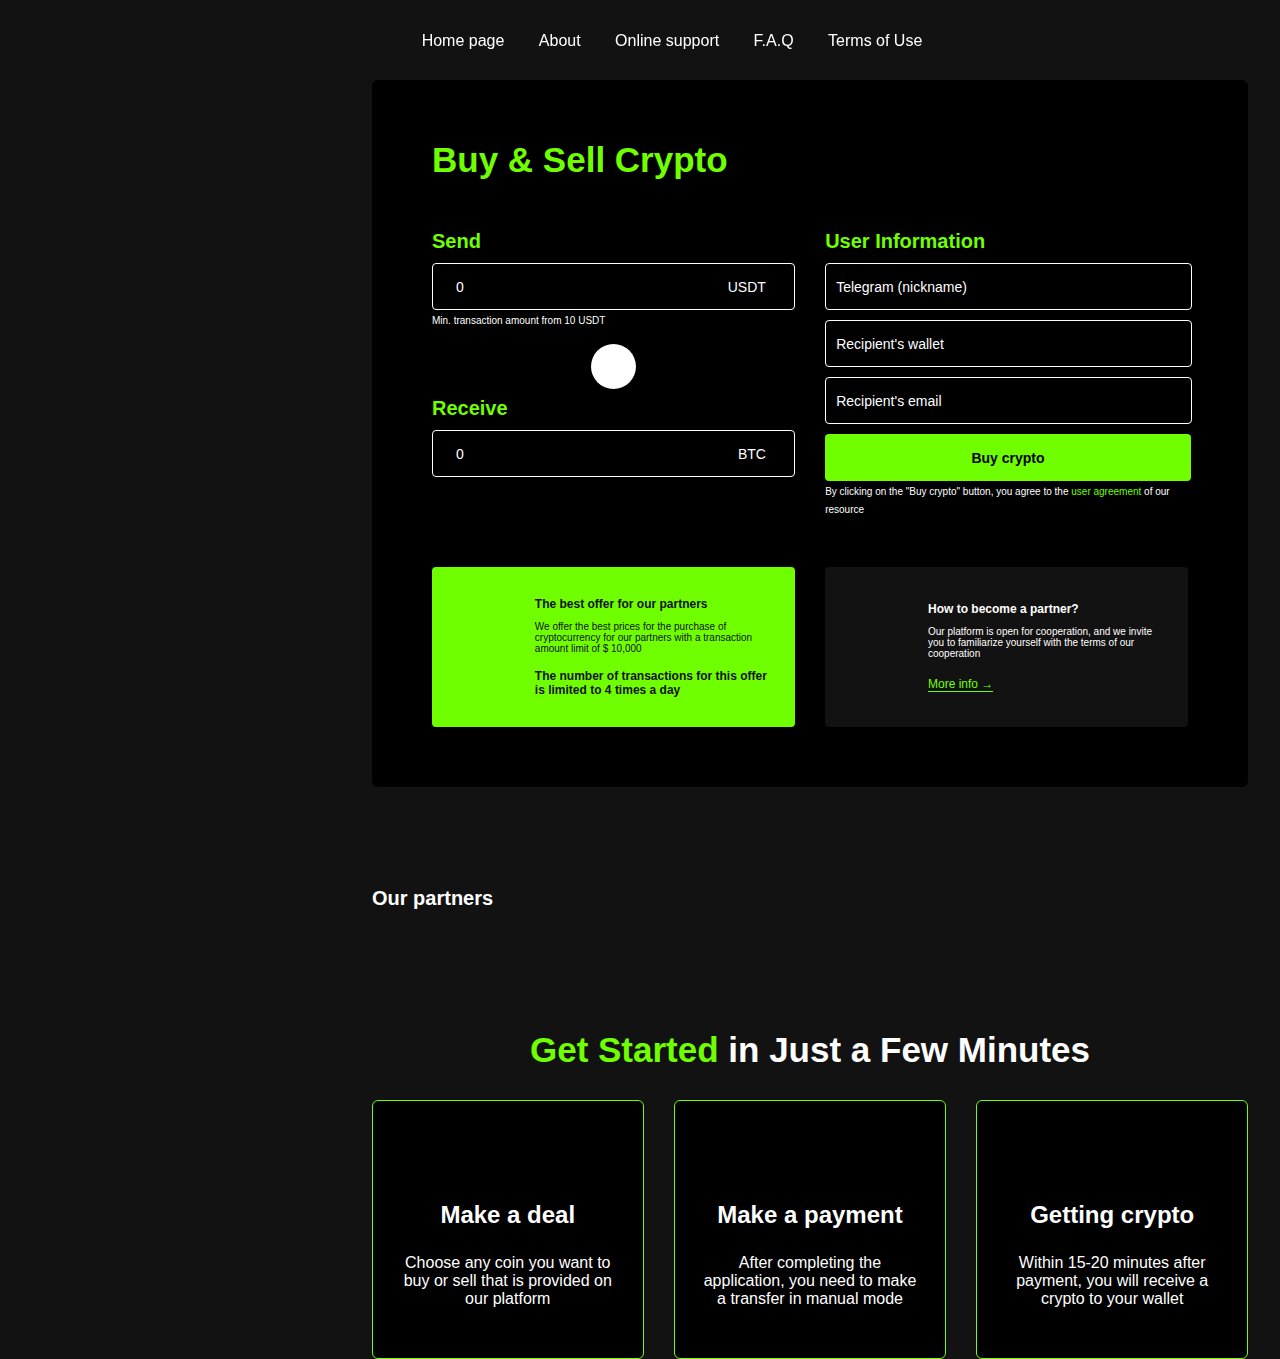
==== Order/Create.html @ a8e7f1b8 "JS Test" ====
﻿
<!DOCTYPE html>
<html lang="en">
<head>
    <meta charset="utf-8">
    <meta http-equiv="X-UA-Compatible" content="IE=edge">
    <!--            <meta name="viewport" content="width=device-width, initial-scale=1, shrink-to-fit=no">-->
    <link rel="icon" type="~/images/tild3334-3433-4739-a135-653335613161__group-427320785.png" href="path/to/favicon.png">
    <meta name="viewport" content="width=device-width, initial-scale=1, maximum-scale=1, minimum-scale=1, user-scalable=no">
    <title>BitFlarix | Buy and sell</title>
    <link rel="shortcut icon" href="../images/tild3334-3433-4739-a135-653335613161__group-427320785.png">
    <link href="../css/index.css" rel="stylesheet">
    <script>const AJAX_URL = '/ajax';</script>
    <script>
        let bonus = 0 + 100;
        let isUserHavePromo = 0;
        let minUSD = 10;
        let maxUSD = 200000;
    </script>
    <script src="../imask%407.1.3/dist/imask.js"></script>
    
    <link rel="stylesheet" href="../css/tilda-grid-3.0.min.css" type="text/css" media="all" onerror="this.loaderr='y';">
    <link rel="stylesheet" href="../css/tilda-blocks-page32849141.min.css?t=1675629694" type="text/css" media="all" onerror="this.loaderr='y';">
    <script type="text/javascript">
        (function(d) {
            if (!d.visibilityState) {
                var s = d.createElement('script');
                s.src = 'js/tilda-polyfill-1.0.min.js';
                d.getElementsByTagName('head')[0].appendChild(s);
            }
        })(document);

        function t_onReady(func) {
            if (document.readyState != 'loading') {
                func();
            } else {
                document.addEventListener('DOMContentLoaded', func);
            }
        }

        function t_onFuncLoad(funcName, okFunc, time) {
            if (typeof window[funcName] === 'function') {
                okFunc();
            } else {
                setTimeout(function() {
                    t_onFuncLoad(funcName, okFunc, time);
                }, (time || 100));
            }
        }

        function t_throttle(fn, threshhold, scope) {
            return function() {
                fn.apply(scope || this, arguments);
            };
        }


        function t396_getFieldValue(t, e, r, a) {
            var i = a[a.length - 1],
                l = r === i ? t.getAttribute("data-artboard-" + e) : t.getAttribute("data-artboard-" + e + "-res-" + r);
            if (!l)
                for (var d = 0; d < a.length; d++) {
                    var o = a[d];
                    if (!(o <= r) && (l = o === i ? t.getAttribute("data-artboard-" + e) : t.getAttribute("data-artboard-" + e + "-res-" + o))) break
                }
            return l
        }
    </script>
    <script src="../js/tilda-scripts-3.0.min.js" charset="utf-8" defer="" onerror="this.loaderr='y';"></script>
    <script src="../js/tilda-blocks-page32849141.min.js?t=1675629694" charset="utf-8" async="" onerror="this.loaderr='y';"></script>
    <script src="../js/lazyload-1.3.min.js" charset="utf-8" async="" onerror="this.loaderr='y';"></script>
    <script src="../js/tilda-zero-1.1.min.js" charset="utf-8" async="" onerror="this.loaderr='y';"></script>
    <script src="../js/tilda-menu-1.0.min.js" charset="utf-8" async="" onerror="this.loaderr='y';"></script>
    <script src="../js/tilda-zero-scale-1.0.min.js" charset="utf-8" async="" onerror="this.loaderr='y';"></script>
    <script src="../js/tilda-events-1.0.min.js" charset="utf-8" async="" onerror="this.loaderr='y';"></script>
    <script type="text/javascript">
        window.dataLayer = window.dataLayer || [];
    </script>
</head>

<body>
    <div class="wrap-main-pages buy-and-sell-js-block exchange">
        <div class="wrapper">
        <div id="t-header" class="t-records" data-hook="blocks-collection-content-node" data-tilda-project-id="6562374" data-tilda-page-id="33175670" data-tilda-formskey="f8f317357e85ad101a78ed0c16562374" data-tilda-lazy="yes">
            <div id="rec536254006" class="r t-rec" style=" " data-animationappear="off" data-record-type="257">
                <!-- T228 -->
                <div id="nav536254006marker"></div>
                <div class="tmenu-mobile tmenu-mobile_positionfixed">
                    <div class="tmenu-mobile__container">
                        <div class="tmenu-mobile__text t-name t-name_md" field="menu_mob_title">&nbsp;</div>
                        <div class="t-menuburger t-menuburger_first" style="margin: 0px 11px 0px 0px"><span style="background-color: #6fff00; "></span><span style="background-color: #6fff00;"></span><span style="background-color: #6fff00;"></span><span style="background-color: #6fff00;"></span></div>
                        <script>
                            function t_menuburger_init(recid) {
                                var rec = document.querySelector('#rec' + recid);
                                if (!rec) return;
                                var burger = rec.querySelector('.t-menuburger');
                                if (!burger) return;
                                var isSecondStyle = burger.classList.contains('t-menuburger_second');
                                if (isSecondStyle && !window.isMobile && !('ontouchend' in document)) {
                                    burger.addEventListener('mouseenter', function() {
                                        if (burger.classList.contains('t-menuburger-opened')) return;
                                        burger.classList.remove('t-menuburger-unhovered');
                                        burger.classList.add('t-menuburger-hovered');
                                    });
                                    burger.addEventListener('mouseleave', function() {
                                        if (burger.classList.contains('t-menuburger-opened')) return;
                                        burger.classList.remove('t-menuburger-hovered');
                                        burger.classList.add('t-menuburger-unhovered');
                                        setTimeout(function() {
                                            burger.classList.remove('t-menuburger-unhovered');
                                        }, 300);
                                    });
                                }
                                burger.addEventListener('click', function() {
                                    if (!burger.closest('.tmenu-mobile') &&
                                        !burger.closest('.t450__burger_container') &&
                                        !burger.closest('.t466__container') &&
                                        !burger.closest('.t204__burger')) {
                                        burger.classList.toggle('t-menuburger-opened');
                                        burger.classList.remove('t-menuburger-unhovered');
                                    }
                                });
                                var menu = rec.querySelector('[data-menu="yes"]');
                                if (!menu) return;
                                var menuLinks = menu.querySelectorAll('.t-menu__link-item');
                                var submenuClassList = ['t978__menu-link_hook', 't978__tm-link', 't966__tm-link', 't794__tm-link', 't-menusub__target-link'];
                                Array.prototype.forEach.call(menuLinks, function(link) {
                                    link.addEventListener('click', function() {
                                        var isSubmenuHook = submenuClassList.some(function(submenuClass) {
                                            return link.classList.contains(submenuClass);
                                        });
                                        if (isSubmenuHook) return;
                                        burger.classList.remove('t-menuburger-opened');
                                    });
                                });
                            }
                            t_onReady(function() {
                                t_onFuncLoad('t_menuburger_init', function() {
                                    t_menuburger_init('536254006');
                                });
                            });
                        </script>
                        <style>
                            .t-menuburger {
                                position: relative;
                                flex-shrink: 0;
                                width: 28px;
                                height: 20px;
                                -webkit-transform: rotate(0deg);
                                transform: rotate(0deg);
                                transition: .5s ease-in-out;
                                cursor: pointer;
                                z-index: 999;
                            }

                            /*---menu burger lines---*/
                            .t-menuburger span {
                                display: block;
                                position: absolute;
                                width: 100%;
                                opacity: 1;
                                left: 0;
                                -webkit-transform: rotate(0deg);
                                transform: rotate(0deg);
                                transition: .25s ease-in-out;
                                height: 3px;
                                background-color: #000;
                            }

                            .t-menuburger span:nth-child(1) {
                                top: 0px;
                            }

                            .t-menuburger span:nth-child(2),
                            .t-menuburger span:nth-child(3) {
                                top: 8px;
                            }

                            .t-menuburger span:nth-child(4) {
                                top: 16px;
                            }

                            /*menu burger big*/
                            .t-menuburger__big {
                                width: 42px;
                                height: 32px;
                            }

                            .t-menuburger__big span {
                                height: 5px;
                            }

                            .t-menuburger__big span:nth-child(2),
                            .t-menuburger__big span:nth-child(3) {
                                top: 13px;
                            }

                            .t-menuburger__big span:nth-child(4) {
                                top: 26px;
                            }

                            /*menu burger small*/
                            .t-menuburger__small {
                                width: 22px;
                                height: 14px;
                            }

                            .t-menuburger__small span {
                                height: 2px;
                            }

                            .t-menuburger__small span:nth-child(2),
                            .t-menuburger__small span:nth-child(3) {
                                top: 6px;
                            }

                            .t-menuburger__small span:nth-child(4) {
                                top: 12px;
                            }

                            /*menu burger opened*/
                            .t-menuburger-opened span:nth-child(1) {
                                top: 8px;
                                width: 0%;
                                left: 50%;
                            }

                            .t-menuburger-opened span:nth-child(2) {
                                -webkit-transform: rotate(45deg);
                                transform: rotate(45deg);
                            }

                            .t-menuburger-opened span:nth-child(3) {
                                -webkit-transform: rotate(-45deg);
                                transform: rotate(-45deg);
                            }

                            .t-menuburger-opened span:nth-child(4) {
                                top: 8px;
                                width: 0%;
                                left: 50%;
                            }

                            .t-menuburger-opened.t-menuburger__big span:nth-child(1) {
                                top: 6px;
                            }

                            .t-menuburger-opened.t-menuburger__big span:nth-child(4) {
                                top: 18px;
                            }

                            .t-menuburger-opened.t-menuburger__small span:nth-child(1),
                            .t-menuburger-opened.t-menuburger__small span:nth-child(4) {
                                top: 6px;
                            }

                            /*---menu burger first style---*/
                            @media (hover),
                            (min-width:0\0) {
                                .t-menuburger_first:hover span:nth-child(1) {
                                    transform: translateY(1px);
                                }

                                .t-menuburger_first:hover span:nth-child(4) {
                                    transform: translateY(-1px);
                                }

                                .t-menuburger_first.t-menuburger__big:hover span:nth-child(1) {
                                    transform: translateY(3px);
                                }

                                .t-menuburger_first.t-menuburger__big:hover span:nth-child(4) {
                                    transform: translateY(-3px);
                                }
                            }

                            /*---menu burger second style---*/
                            .t-menuburger_second span:nth-child(2),
                            .t-menuburger_second span:nth-child(3) {
                                width: 80%;
                                left: 20%;
                                right: 0;
                            }

                            @media (hover),
                            (min-width:0\0) {

                                .t-menuburger_second.t-menuburger-hovered span:nth-child(2),
                                .t-menuburger_second.t-menuburger-hovered span:nth-child(3) {
                                    animation: t-menuburger-anim 0.3s ease-out normal forwards;
                                }

                                .t-menuburger_second.t-menuburger-unhovered span:nth-child(2),
                                .t-menuburger_second.t-menuburger-unhovered span:nth-child(3) {
                                    animation: t-menuburger-anim2 0.3s ease-out normal forwards;
                                }
                            }

                            .t-menuburger_second.t-menuburger-opened span:nth-child(2),
                            .t-menuburger_second.t-menuburger-opened span:nth-child(3) {
                                left: 0;
                                right: 0;
                                width: 100% !important;
                            }

                            /*---menu burger third style---*/
                            .t-menuburger_third span:nth-child(4) {
                                width: 70%;
                                left: unset;
                                right: 0;
                            }

                            @media (hover),
                            (min-width:0\0) {
                                .t-menuburger_third:not(.t-menuburger-opened):hover span:nth-child(4) {
                                    width: 100%;
                                }
                            }

                            .t-menuburger_third.t-menuburger-opened span:nth-child(4) {
                                width: 0 !important;
                                right: 50%;
                            }

                            /*---menu burger fourth style---*/
                            .t-menuburger_fourth {
                                height: 12px;
                            }

                            .t-menuburger_fourth.t-menuburger__small {
                                height: 8px;
                            }

                            .t-menuburger_fourth.t-menuburger__big {
                                height: 18px;
                            }

                            .t-menuburger_fourth span:nth-child(2),
                            .t-menuburger_fourth span:nth-child(3) {
                                top: 4px;
                                opacity: 0;
                            }

                            .t-menuburger_fourth span:nth-child(4) {
                                top: 8px;
                            }

                            .t-menuburger_fourth.t-menuburger__small span:nth-child(2),
                            .t-menuburger_fourth.t-menuburger__small span:nth-child(3) {
                                top: 3px;
                            }

                            .t-menuburger_fourth.t-menuburger__small span:nth-child(4) {
                                top: 6px;
                            }

                            .t-menuburger_fourth.t-menuburger__small span:nth-child(2),
                            .t-menuburger_fourth.t-menuburger__small span:nth-child(3) {
                                top: 3px;
                            }

                            .t-menuburger_fourth.t-menuburger__small span:nth-child(4) {
                                top: 6px;
                            }

                            .t-menuburger_fourth.t-menuburger__big span:nth-child(2),
                            .t-menuburger_fourth.t-menuburger__big span:nth-child(3) {
                                top: 6px;
                            }

                            .t-menuburger_fourth.t-menuburger__big span:nth-child(4) {
                                top: 12px;
                            }

                            @media (hover),
                            (min-width:0\0) {
                                .t-menuburger_fourth:not(.t-menuburger-opened):hover span:nth-child(1) {
                                    transform: translateY(1px);
                                }

                                .t-menuburger_fourth:not(.t-menuburger-opened):hover span:nth-child(4) {
                                    transform: translateY(-1px);
                                }

                                .t-menuburger_fourth.t-menuburger__big:not(.t-menuburger-opened):hover span:nth-child(1) {
                                    transform: translateY(3px);
                                }

                                .t-menuburger_fourth.t-menuburger__big:not(.t-menuburger-opened):hover span:nth-child(4) {
                                    transform: translateY(-3px);
                                }
                            }

                            .t-menuburger_fourth.t-menuburger-opened span:nth-child(1),
                            .t-menuburger_fourth.t-menuburger-opened span:nth-child(4) {
                                top: 4px;
                            }

                            .t-menuburger_fourth.t-menuburger-opened span:nth-child(2),
                            .t-menuburger_fourth.t-menuburger-opened span:nth-child(3) {
                                opacity: 1;
                            }

                            /*---menu burger animations---*/
                            @keyframes t-menuburger-anim {
                                0% {
                                    width: 80%;
                                    left: 20%;
                                    right: 0;
                                }

                                50% {
                                    width: 100%;
                                    left: 0;
                                    right: 0;
                                }

                                100% {
                                    width: 80%;
                                    left: 0;
                                    right: 20%;
                                }
                            }

                            @keyframes t-menuburger-anim2 {
                                0% {
                                    width: 80%;
                                    left: 0;
                                }

                                50% {
                                    width: 100%;
                                    right: 0;
                                    left: 0;
                                }

                                100% {
                                    width: 80%;
                                    left: 20%;
                                    right: 0;
                                }
                            }
                        </style>
                    </div>
                </div>
                <style>
                    .tmenu-mobile {
                        background-color: #111;
                        display: none;
                        width: 100%;
                        top: 0;
                        z-index: 990;
                    }

                    .tmenu-mobile_positionfixed {
                        position: fixed;
                    }

                    .tmenu-mobile__text {
                        color: #fff;
                    }

                    .tmenu-mobile__container {
                        min-height: 64px;
                        padding: 20px;
                        position: relative;
                        box-sizing: border-box;
                        display: -webkit-flex;
                        display: -ms-flexbox;
                        display: flex;
                        -webkit-align-items: center;
                        -ms-flex-align: center;
                        align-items: center;
                        -webkit-justify-content: space-between;
                        -ms-flex-pack: justify;
                        justify-content: space-between;
                    }

                    .tmenu-mobile__list {
                        display: block;
                    }

                    .tmenu-mobile__burgerlogo {
                        display: inline-block;
                        font-size: 24px;
                        font-weight: 400;
                        white-space: nowrap;
                        vertical-align: middle;
                    }

                    .tmenu-mobile__imglogo {
                        height: auto;
                        display: block;
                        max-width: 300px !important;
                        box-sizing: border-box;
                        padding: 0;
                        margin: 0 auto;
                    }

                    @media screen and (max-width: 980px) {
                        .tmenu-mobile__menucontent_hidden {
                            display: none;
                            height: 100%;
                        }

                        .tmenu-mobile {
                            display: block;
                        }
                    }

                    @media screen and (max-width: 980px) {
                        #rec536254006 .tmenu-mobile {
                            background-color: #131212;
                        }

                        #rec536254006 .tmenu-mobile__menucontent_fixed {
                            position: fixed;
                            top: 64px;
                        }

                        #rec536254006 .t-menuburger {
                            -webkit-order: 1;
                            -ms-flex-order: 1;
                            order: 1;
                        }
                    }
                </style>
                    <div id="nav536254006" class="t228 t228__positionfixed tmenu-mobile__menucontent_hidden tmenu-mobile__menucontent_fixed" style="background-color: rgb(0, 0, 0); box-shadow: none;" data-bgcolor-hex="#131212" data-bgcolor-rgba="rgba(0,0,0,0.0)" data-navmarker="nav536254006marker" data-appearoffset="" data-bgopacity-two="100" data-menushadow="" data-bgopacity="0.0" data-bgcolor-rgba-afterscroll="rgba(0,0,0,1)" data-menu-items-align="center" data-menu="yes" data-bgcolor-setbyscript="yes">
                    <div class="t228__maincontainer " style="">
                        <div class="t228__padding40px"></div>
                        <div class="t228__leftside" style="min-width: 225px;">
                            <div class="t228__leftcontainer">
                                <a href="../Home.html" class="t228__imgwrapper" style="color:#ffffff;">
                                    <style>
                                    #logo1{
                                        height: 42px; 
                                    }
                                    @media (max-width: 980px){
                                        #logo1{
                                            height: 82px;
                                        }
                                    }
                                </style>
                                    <img class="t228__imglogo" id="logo1" src="../images/tild6661-3666-4335-a633-316266383935__logo.png" imgfield="img" alt="" role="presentation">
                                    
                                </a>
                            </div>
                        </div>
                        <div class="t228__centerside">
                            <nav class="t228__centercontainer" aria-label="Основные разделы на странице">
                                <ul class="t228__list" role="menubar" aria-label="Основные разделы на странице">
                                    <li class="t228__list_item" role="none" style="padding:0 15px 0 0;"><a class="t-menu__link-item" href="../Home.html" role="menuitem" tabindex="0" data-menu-submenu-hook="" data-menu-item-number="1" style="color:#ffffff;font-size:16px;font-weight:500;">Home page</a></li>
                                    <li class="t228__list_item" role="none" style="padding:0 15px;"><a class="t-menu__link-item" href="../Home/About.html" role="menuitem" tabindex="0" data-menu-submenu-hook="" data-menu-item-number="2" style="color:#ffffff;font-size:16px;font-weight:500;">About</a></li>
                                    <li class="t228__list_item" role="none" style="padding:0 15px;"><a class="t-menu__link-item" href="https://t.me/Bitflarix_Support" target="_blank" role="menuitem" tabindex="0" data-menu-submenu-hook="" data-menu-item-number="3" style="color:#ffffff;font-size:16px;font-weight:500;" rel="noopener">Online
                                            support</a></li>
                                    <li class="t228__list_item" role="none" style="padding:0 15px;">
                                        <a class="t-menu__link-item" href="../Home/FAQ.html" role="menuitem" tabindex="0" data-menu-submenu-hook="" data-menu-item-number="4" style="color:#ffffff;font-size:16px;font-weight:500;">F.A.Q</a>
                                    </li>
                                    <li class="t228__list_item" role="none" style="padding:0 0 0 15px;">
                                            <a class="t-menu__link-item" href="../Home/Terms_of_use.html" role="menuitem" tabindex="0" data-menu-submenu-hook="" data-menu-item-number="5" style="color:#ffffff;font-size:16px;font-weight:500;">Terms of Use</a>
                                    </li>
                                </ul>
                            </nav>
                        </div>
                        <div class="t228__rightside" style="min-width: 225px;">
                            <div class="t228__rightcontainer">
                                <div class="t228__right_buttons">
                                </div>
                            </div>
                        </div>
                        <div class="t228__padding40px"></div>
                    </div>
                </div>
                    <style>
                        @media screen and (max-width: 980px) {
                            #nav536254006 {
                                display: none;
                            }
                        }

                        @media screen and (max-width: 980px) {
                            #rec536254006 .t228 {
                            }
                        }
                </style>
                <script>
                    window.addEventListener('load', function() {
                        t_onFuncLoad('t228_setWidth', function() {
                            t228_setWidth('536254006');
                        });
                    });
                    window.addEventListener('resize', t_throttle(function() {
                        t_onFuncLoad('t228_setWidth', function() {
                            t228_setWidth('536254006');
                        });
                        t_onFuncLoad('t_menu__setBGcolor', function() {
                            t_menu__setBGcolor('536254006', '.t228');
                        });
                    }));
                    t_onReady(function() {
                        t_onFuncLoad('t_menu__highlightActiveLinks', function() {
                            t_menu__highlightActiveLinks('.t228__list_item a');
                        });
                        t_onFuncLoad('t_menu__findAnchorLinks', function() {
                            t_menu__findAnchorLinks('536254006', '.t228__list_item a');
                        });
                        t_onFuncLoad('t228__init', function() {
                            t228__init('536254006');
                        });
                        t_onFuncLoad('t_menu__setBGcolor', function() {
                            t_menu__setBGcolor('536254006', '.t228');
                        });
                        t_onFuncLoad('t228_setWidth', function() {
                            t228_setWidth('536254006');
                        });
                        t_onFuncLoad('t_menu__changeBgOpacity', function() {
                            t_menu__changeBgOpacity('536254006', '.t228');
                            window.addEventListener('scroll', t_throttle(function() {
                                t_menu__changeBgOpacity('536254006', '.t228');
                            }));
                        });
                        t_onFuncLoad('t_menu__createMobileMenu', function() {
                            t_menu__createMobileMenu('536254006', '.t228');
                        });
                    });
                </script>
                <style>
                    #rec536254006 .t-menu__link-item {
                        outline: none;
                    }

                    /* #rec536254006 .t-menu__link-item:not(:focus-visible){
                                 outline: none;
                                 } */
                    @supports (overflow:-webkit-marquee) and (justify-content:inherit) {

                        #rec536254006 .t-menu__link-item,
                        #rec536254006 .t-menu__link-item.t-active {
                            opacity: 1 !important;
                        }
                    }
                </style>
            </div>
        </div>
            <section class="main-content" style="margin: 80px 0px 0px 0px">
                <div class="left-item">
                    <div class="img">
                        <img src="../images/img-phone.png" alt="">
                    </div>
                    <div class="img">
                        <img src="../images/tild3262-3664-4038-b663-306263356664__group_427320801.png" alt="">
                    </div>
                </div>
                <div class="content">
                    <div class="buy-crypto-form">
                        <form id="form" method="post" action="/Order/CreateOrder">
                            <p class="title">Buy &amp; Sell Crypto</p>
                            <div class="wrap-block-buy">
                                <div class="block-buy">
                                    <p class="name-field">Send</p>
                                    <div class="wrap-dropdown" id="wrap-dropdown1">
                                        <div class="dropdown" id="dropdownitem1">
                                            <div>
                                                <input id="Send" name="Send" type="number" step="any" placeholder="0.0" value="">
                                            </div>
                                            <div class="open-dropdowm">
                                                <img class="img-money" src="../images/usdt.svg" alt="">
                                                <span class="name-country mlr10 code-1" id="code-1" data-id="USDT">USDT</span>
                                                <img src="../images/Expand_down.svg" alt="">
                                            </div>
                                        </div>
                                        <div class="dropdown-menu dropdown-1">
                                            <div data-id="BTC">
                                                <img src="../images/btc.svg" alt="">
                                                <span class="custom">Bitcoin</span>
                                            </div>
                                            <div data-id="LTC">
                                                <img src="../images/ltc2.png" alt="">
                                                <span class="custom">Litecoin</span>
                                            </div>
                                            <div data-id="ETH">
                                                <img src="../images/eth.svg" alt="">
                                                <span class="custom">Ethereum</span>
                                            </div>
                                            <div data-id="BNB">
                                                <img src="../images/bnb.svg" alt="">
                                                <span class="custom">Binance</span>
                                            </div>
                                            <div data-id="USDT">
                                                <img src="../images/usdt.svg" alt="">
                                                <span class="custom">Tether TRC-20</span>
                                            </div>
                                            <div data-id="MATIC">
                                                <img src="../images/matic.svg" alt="">
                                                <span class="custom">Polygon</span>
                                            </div>
                                            <div data-id="DOT">
                                                <img src="../images/dot.svg" alt="">
                                                <span class="custom">Polkadot</span>
                                            </div>
                                            <div data-id="NEAR">
                                                <img src="../images/near.svg" alt="">
                                                <span class="custom">NEAR Protocol</span>
                                            </div>
                                            <div data-id="ATOM">
                                                <img src="../images/atom.svg" alt="">
                                                <span class="custom">Cosmos</span>
                                            </div>
                                            <div data-id="SOL">
                                                <img src="../images/sol.svg" alt="">
                                                <span class="custom">Solana</span>
                                            </div>
                                        </div>
                                    </div>
                                    <span class="min">Min. transaction amount from 10 USDT</span>
                                    <div class="line revert-currencies" style="cursor: pointer">
                                        <img src="../images/Vertical_switch.svg" alt="">
                                    </div>
                                    <p class="name-field">Receive</p>
                                    <div class="wrap-dropdown" id="wrap-dropdown2">
                                        <div class="dropdown" id="dropdownitem2">
                                            <div>
                                                <input id="Receive" name="Receive" type="number" step="any" class="input-money" placeholder="0.0" value="">
                                            </div>
                                            <div class="open-dropdowm">
                                                <img class="img-money" src="../images/btc.svg" alt="">
                                                <span class="name-country mlr10 code-2" id="code-2" data-id="BTC">BTC</span>
                                                <img src="../images/Expand_down.svg" alt="">
                                            </div>
                                        </div>
                                        <div class="dropdown-menu dropdown-2">
                                            <div data-id="BTC">
                                                <img src="../images/btc.svg" alt="">
                                                <span class="custom">Bitcoin</span>
                                            </div>
                                            <div data-id="LTC">
                                                <img src="../images/ltc2.png" alt="">
                                                <span class="custom">Litecoin</span>
                                            </div>
                                            <div data-id="ETH">
                                                <img src="../images/eth.svg" alt="">
                                                <span class="custom">Ethereum</span>
                                            </div>
                                            <div data-id="BNB">
                                                <img src="../images/bnb.svg" alt="">
                                                <span class="custom">Binance</span>
                                            </div>
                                            <div data-id="USDT">
                                                <img src="../images/usdt.svg" alt="">
                                                <span class="custom">Tether TRC-20</span>
                                            </div>
                                            <div data-id="MATIC">
                                                <img src="../images/matic.svg" alt="">
                                                <span class="custom">Polygon</span>
                                            </div>
                                            <div data-id="DOT">
                                                <img src="../images/dot.svg" alt="">
                                                <span class="custom">Polkadot</span>
                                            </div>
                                            <div data-id="NEAR">
                                                <img src="../images/near.svg" alt="">
                                                <span class="custom">NEAR Protocol</span>
                                            </div>
                                            <div data-id="ATOM">
                                                <img src="../images/atom.svg" alt="">
                                                <span class="custom">Cosmos</span>
                                            </div>
                                            <div data-id="SOL">
                                                <img src="../images/sol.svg" alt="">
                                                <span class="custom">Solana</span>
                                            </div>
                                        </div>
                                    </div>
                                </div>
                                <div class="block-buy">
                                    <p class="name-field">
                                        User Information
                                    </p>
                                    <input id="telegram" name="Telegram" class="m-10" type="text" placeholder="Telegram (nickname)">
                                    <input id="wallet" name="Wallet" type="text" placeholder="Recipient's wallet">
                                    <input id="email" name="Email" type="email" placeholder="Recipient's email">
                                    <input type="hidden" name="Pair" id="Pair" value="USDT>BTC">
                                    <button id="submit-button" type="button" style="cursor: pointer"> Buy crypto </button>
                                    <span class="rules-buy"> By clicking on the "Buy crypto" button, you agree to the
                                        <a class="active-text" href="../Home/User_agreement.html" target="_blank">user agreement</a> of our resource
                                    </span>
                                </div>
                                <div class="block-buy active">
                                    <div>
                                        <img src="../images/icons-block-2/img-btc.png" alt="">
                                    </div>
                                    <div>
                                        <p class="title-text">The best offer for our partners</p>
                                        <p class="txt">We offer the best prices for the purchase of cryptocurrency for our partners with a transaction amount limit of $ 10,000</p>
                                        <p class="title-text">The number of transactions for this offer is limited to 4 times a day</p>
                                    </div>
                                </div>
                                <div class="block-buy noactive">
                                    <div>
                                        <img src="../images/icons-block-2/Sandglass%26Bitcoin-3.png" alt="">
                                    </div>
                                    <div>
                                        <p class="title-text">How to become a partner?</p>
                                        <p class="txt">
                                            Our platform is open for cooperation, and we invite you to familiarize yourself with the terms of our cooperation
                                        </p>
                                        <a class="active-text" href="https://t.me/Bitflarix_Support" target="_blank">
                                            More info →
                                        </a>
                                    </div>
                                </div>
                            </div>
                        <input name="__RequestVerificationToken" type="hidden" value="CfDJ8FcpKv4jvOpBlr8fpZem1tT4E3R7cAl4j02VcHZOolPwbaZk8Z0wglUzA-mRgN3xkk1K2SUDyvsF9batV7SNp2-ymb5UcGIv3KfoZVpafVXdB6Z1Yklv70ZiLli9JTZim7aT7ktLCsJZxxWSKnjuIpI"></form>
                    </div>
                    <div class="partners">
                        <p class="title">Our partners</p>
                        <div class="block-partners">
                            <img src="../images/logo-company/Group%20427320753.png" alt="">
                            <img src="../images/logo-company/Group%2048095721.png" alt="">
                            <img src="../images/logo-company/Group%2048095722.png" alt="">
                            <img src="../images/logo-company/Group%2048095724.png" alt="">
                            <img src="../images/logo-company/Group%2048095725.png" alt="">
                            <img src="../images/logo-company/Group%2048095727.png" alt="">
                            <img src="../images/logo-company/Group%2048095726.png" alt="">
                            <img src="../images/logo-company/Group%2048095728.png" alt="">
                            <img src="../images/logo-company/Group%2048095729.png" alt="">
                            <img src="../images/logo-company/Group%2048095730.png" alt="">
                        </div>
                    </div>
                    <div class="block-started">
                        <p class="title" style="margin: 30px;">
                            <span class="active-text">Get Started</span> in Just a Few Minutes
                        </p>
                        <div class="wrap-card">
                            <div class="card">
                                <img src="../images/card/Group%205276.png" alt="" style="width: 60%">
                                <p class="title-card">
                                    Make a deal
                                </p>
                                <p>
                                    Choose any coin you want to buy or sell that is provided on our platform
                                </p>
                            </div>
                            <div class="card">
                                <img src="../images/card/Group%205273.png" alt="" style="width: 60%">
                                <p class="title-card">
                                    Make a payment
                                </p>
                                <p>
                                    After completing the application, you need to make a transfer in manual mode
                                </p>
                            </div>
                            <div class="card">
                                <img src="../images/card/Group%205256.png" alt="" style="width: 60%">
                                <p class="title-card">
                                    Getting crypto
                                </p>
                                <p>
                                    Within 15-20 minutes after payment, you will receive a crypto to your wallet
                                </p>
                            </div>
                        </div>
                    </div>
                </div>
            </section>
        </div>
    </div>
    <div class="mobile-menu">
        <div class="content">
            <div class="title-mob">
                <div class="logo">
                    <img src="../images/logo.png" alt="">
                </div>
            </div>
            <div class="menu-main">
                <p class="title-menu">OVERVIEW</p>
                <div class="wrap">
                    <span>
                        <a href="../index.htm">
                            <img src="../images/icons/house%201.svg" alt="">
                            <span>Dashboard</span>
                        </a>
                    </span>
                    <span>
                        <a href="/buy-and-sell">
                            <img src="../images/icons/wallet%201.svg" alt="">
                            <span>Buy and Sell</span>
                        </a>
                    </span>
                </div>
                <p class="title-menu">OTHER</p>
                <div class="wrap">
                    <span>
                        <a href="https://t.me/Bitflarix_Support" target="_blank">
                            <img src="../images/icons/chat-left-text%201.svg" alt="">
                            <span>Online support</span>
                        </a>
                    </span>
                    <span>
                        <a href="../faq" target="_blank">
                            <img src="../images/icons/question-circle%201.svg" alt="">
                            <span>F.A.Q</span>
                        </a>
                    </span>
                    <span>
                        <a href="../terms-of-use" target="_blank">
                            <img src="../images/icons/file-earmark-ruled%201.svg" alt="">
                            <span>Terms of Use</span>
                        </a>
                    </span>
                </div>
            </div>
            <div class="mobile-login">
            </div>
        </div>
    </div>
    <div class="preloader" style="display: none;">
        <img src="../images/preloader.png" alt="">
    </div>
    <input id="interrelation" type="hidden" value="0.000038220178037233333040312">
    <script>
        let preloader = document.querySelector('.preloader');

        setInterval(() => {
            preloader.style.display = 'none';
        }, 1500);
    </script>
    <script src="../js/jquery.js"></script>
    <script src="../js/yii.js"></script>
    <script src="../js/script.js"></script>
    <script src="../js/copy.js"></script>
    <script src="../js/validate.js"></script>
    <script src="../js/valid.js"></script>
    <script type="text/javascript" src="../npm/%40emailjs/browser%403/dist/email.min.js">
</script>
<script type="text/javascript">
   (function(){
      emailjs.init("SPFTFl26q16lwynf0");
   })();
</script>

    <script src="../js/exchange.js"></script>
</body>

</html>
---- css/index.css ----
@import url("../css2");

* {
  font-family: "Space Grotesk", sans-serif;
  max-width: 100%;
  -webkit-box-sizing: border-box;
  box-sizing: border-box;
  text-decoration: none;
}

body,
html {
  background: #131212;
  padding: 0;
  margin: 0;
  height: 100%;
  color: #fff;
}

.wrap-main-pages {
  background-image: url(../images/back.svg);
  background-size: 340px;
  background-repeat: no-repeat;
}

span.btn a {
  background: #fff;
  padding: 17px 30px;
  display: -webkit-box;
  display: -ms-flexbox;
  display: flex;
  -webkit-box-align: center;
  -ms-flex-align: center;
  align-items: center;
  font-size: 14px;
  border-radius: 360px;
  -webkit-transition: 0.2s;
  transition: 0.2s;
  color: #131212;
}

span.btn a span {
  padding-left: 12px;
}

span.btn a:hover {
  background: #6fff00;
  -webkit-transition: 0.2s;
  transition: 0.2s;
}

.active-text {
  color: #6fff00 !important;
}

.wrapper {
  width: 95%;
  margin: auto;
  display: -webkit-box;
  display: -ms-flexbox;
  display: flex;
  -webkit-box-orient: vertical;
  -webkit-box-direction: normal;
  -ms-flex-direction: column;
  flex-direction: column;
  min-height: 100%;
  -webkit-box-pack: justify;
  -ms-flex-pack: justify;
  justify-content: space-between;
}

.wrapper header {
  display: -webkit-box;
  display: -ms-flexbox;
  display: flex;
  -webkit-box-align: center;
  -ms-flex-align: center;
  align-items: center;
  -webkit-box-pack: justify;
  -ms-flex-pack: justify;
  justify-content: space-between;
  padding: 42px 0 57px;
}

.wrapper header .header-logo .burger-icon {
  background: #6fff00;
  height: 50px;
  width: 50px;
  border-radius: 6px;
  display: none;
  -webkit-box-orient: vertical;
  -webkit-box-direction: normal;
  -ms-flex-direction: column;
  flex-direction: column;
  -webkit-box-align: center;
  -ms-flex-align: center;
  align-items: center;
  -webkit-box-pack: center;
  -ms-flex-pack: center;
  justify-content: center;
}

.wrapper header .header-logo .burger-icon div {
  border-radius: 2px;
  height: 2px;
  width: 25px;
  background: #131212;
}

.wrapper header .header-logo .burger-icon div+div {
  margin-top: 7px;
}

.wrapper header .header-info {
  letter-spacing: -0.04em;
}

.wrapper header .header-info p {
  margin: 0;
}

.wrapper header .header-info .top {
  font-size: 14px;
}

.wrapper header .header-info .bottom {
  margin-top: 20px;
  display: -webkit-box;
  display: -ms-flexbox;
  display: flex;
  font-size: 12px;
  -webkit-box-pack: justify;
  -ms-flex-pack: justify;
  justify-content: space-between;
}

.wrapper header .header-login {
  display: -webkit-box;
  display: -ms-flexbox;
  display: flex;
}

.wrapper header .header-login span+span {
  margin-left: 30px;
}

.wrapper .left-item {
  display: -webkit-box;
  display: -ms-flexbox;
  display: flex;
  -webkit-box-orient: vertical;
  -webkit-box-direction: normal;
  -ms-flex-direction: column;
  flex-direction: column;
}

.wrapper .left-item .img {
  margin-top: 70px;
}

.wrapper .left-item .img img {
  width: 260px;
}

.wrapper .left-item .oth {
  margin-top: 50px;
}

.wrapper .left-item .title {
  font-weight: 700;
  font-size: 14px;
  letter-spacing: 0.02em;
  color: #fff;
}

.wrapper .left-item .btn-menu {
  display: -webkit-box;
  display: -ms-flexbox;
  display: flex;
  -webkit-box-orient: vertical;
  -webkit-box-direction: normal;
  -ms-flex-direction: column;
  flex-direction: column;
  margin-top: 16px;
}

.wrapper .left-item .btn-menu span a {
  width: 100%;
  height: 56px;
  display: -webkit-box;
  display: -ms-flexbox;
  display: flex;
  -webkit-box-align: center;
  -ms-flex-align: center;
  align-items: center;
  padding-left: 17px;
  background-color: #fff;
  color: #131212;
  border-radius: 8px;
  -webkit-transition: 0.2s;
  transition: 0.2s;
  font-weight: 500;
  width: 260px;
}

.wrapper .left-item .btn-menu span a span {
  margin-left: 16.75px;
}

.wrapper .left-item .btn-menu span a:hover {
  background-color: #6fff00;
  -webkit-transition: 0.2s;
  transition: 0.2s;
}

.wrapper .left-item .btn-menu span+span {
  margin-top: 15px;
}

.wrapper .main-content {
  display: -ms-grid;
  display: grid;
  -ms-grid-columns: 300px auto;
  grid-template-columns: 300px auto;
  grid-column-gap: 40px;
}

.wrapper .main-content .content {
  width: 100%;
}

.wrapper .main-content .content .user-info {
  background: #000;
  padding: 70px 60px;
  display: -ms-grid;
  display: grid;
  border-radius: 10px;
  -ms-grid-columns: 20% 75%;
  grid-template-columns: 20% 75%;
  -webkit-box-pack: justify;
  -ms-flex-pack: justify;
  justify-content: space-between;
  background-image: url(/images/Frame1.svg);
  background-size: cover;
  background-repeat: no-repeat;
}

.wrapper .main-content .content .user-info .title {
  color: #131212;
  font-weight: 700;
  font-size: 40px;
}

.wrapper .main-content .content .user-info .title p {
  margin-top: 0;
}

.wrapper .main-content .content .user-info .img img {
  width: 80px;
  height: 80px;
}

.wrapper .main-content .content .contact-user {
  display: -webkit-box;
  display: -ms-flexbox;
  display: flex;
  -webkit-box-orient: vertical;
  -webkit-box-direction: normal;
  -ms-flex-direction: column;
  flex-direction: column;
  -webkit-box-pack: center;
  -ms-flex-pack: center;
  justify-content: center;
}

.wrapper .main-content .content .contact-user .contact {
  display: -ms-grid;
  display: grid;
  -ms-grid-columns: 32% 32% 32%;
  grid-template-columns: 32% 32% 32%;
  -webkit-box-pack: justify;
  -ms-flex-pack: justify;
  justify-content: space-between;
  grid-row-gap: 40px;
}

.wrapper .main-content .content .contact-user .contact div .info {
  letter-spacing: -0.04em;
  font-size: 12px;
}

.wrapper .main-content .content .contact-user .contact div .user-information {
  margin-top: 10px;
  letter-spacing: -0.04em;
  display: -webkit-box;
  display: -ms-flexbox;
  display: flex;
  -webkit-box-align: center;
  -ms-flex-align: center;
  align-items: center;
}

.wrapper .main-content .content .contact-user .contact div .user-information span {
  margin-left: 9px;
}

.wrapper .main-content .content .special-offer {
  margin-top: 40px;
  background: #000;
  padding: 70px 60px;
  display: -ms-grid;
  display: grid;
  -ms-grid-columns: 50% 48%;
  grid-template-columns: 50% 48%;
  -webkit-box-pack: justify;
  -ms-flex-pack: justify;
  justify-content: space-between;
  border-radius: 6px;
  background-image: url(/images/frame2.svg);
  background-size: contain;
  background-repeat: no-repeat;
  background-position: bottom right;
}

.wrapper .main-content .content .special-offer .desc-offer .title {
  font-weight: 700;
  font-size: 40px;
  margin: 0;
}

.wrapper .main-content .content .special-offer .desc-offer p+p {
  margin-top: 20px;
}

.wrapper .main-content .content .special-offer .desc-offer .btn {
  display: -webkit-box;
  display: -ms-flexbox;
  display: flex;
  margin-top: 46px;
}

.wrapper .main-content .content .special-offer .desc-offer .btn a {
  width: 160px;
}

.wrapper .main-content .content .special-offer .block-offer {
  display: -webkit-box;
  display: -ms-flexbox;
  display: flex;
  -webkit-box-align: center;
  -ms-flex-align: center;
  align-items: center;
  -webkit-box-pack: justify;
  -ms-flex-pack: justify;
  justify-content: space-between;
}

.wrapper .main-content .content .special-offer .block-offer .block {
  background: #fff;
  width: 140px;
  padding: 10px;
  color: #131212;
  border-radius: 8px;
}

.wrapper .main-content .content .special-offer .block-offer .block .title-block {
  display: -webkit-box;
  display: -ms-flexbox;
  display: flex;
  -webkit-box-align: center;
  -ms-flex-align: center;
  align-items: center;
  -webkit-box-pack: justify;
  -ms-flex-pack: justify;
  justify-content: space-between;
}

.wrapper .main-content .content .special-offer .block-offer .block .title-block span {
  font-weight: 700;
  font-size: 20px;
}

.wrapper .main-content .content .special-offer .block-offer .block .nerwork {
  margin-top: 40px;
}

.wrapper .main-content .content .special-offer .block-offer .block .nerwork .title {
  margin-top: 2px;
  font-weight: 700;
  font-size: 25px;
}

.wrapper .main-content .content .special-offer .block-offer .block .nerwork p {
  margin: 0;
  font-weight: 400;
  font-size: 15px;
}

.wrapper .main-content .content .special-offer .str {
  background: #fff;
  width: 40px;
  height: 40px;
  border: 1px solid #e3e3e3;
  display: -webkit-box;
  display: -ms-flexbox;
  display: flex;
  -webkit-box-align: center;
  -ms-flex-align: center;
  align-items: center;
  -webkit-box-pack: center;
  -ms-flex-pack: center;
  justify-content: center;
  border-radius: 100px;
  margin: 0 5px;
}

.wrapper .main-content .content .full-functionality {
  margin-top: 40px;
  display: -ms-grid;
  display: grid;
  border-radius: 8px;
  -ms-grid-columns: 50% 50%;
  grid-template-columns: 50% 50%;
}

.wrapper .main-content .content .full-functionality .desc {
  background: #000;
  padding: 100px 60px;
  border-radius: 6px 0 0 6px;
}

.wrapper .main-content .content .full-functionality .desc .title {
  letter-spacing: -0.04em;
  color: #6fff00;
  font-weight: 700;
  font-size: 40px;
  margin: 0;
}

.wrapper .main-content .content .full-functionality .desc p {
  font-size: 20px;
  letter-spacing: -0.04em;
}

.wrapper .main-content .content .full-functionality .desc p+p {
  margin-top: 30px;
}

.wrapper .main-content .content .full-functionality .desc .btn {
  display: -webkit-box;
  display: -ms-flexbox;
  display: flex;
  margin-top: 30px;
}

.wrapper .main-content .content .full-functionality .desc .btn a {
  width: 160px;
}

.wrapper .main-content .content .full-functionality .images {
  background-color: #6fff00;
  padding: 30px 50px;
  display: -webkit-box;
  display: -ms-flexbox;
  display: flex;
  -webkit-box-pack: justify;
  -ms-flex-pack: justify;
  justify-content: space-between;
  border-radius: 0 6px 6px 0;
}

.wrapper .main-content .content .full-functionality .images img {
  max-height: 300px;
}

.wrapper .main-content .content .full-functionality .images .img:nth-child(2) {
  display: -webkit-box;
  display: -ms-flexbox;
  display: flex;
  -webkit-box-align: end;
  -ms-flex-align: end;
  align-items: flex-end;
}

.wrapper .main-content .content .total-transaction {
  margin-top: 40px;
  display: -ms-grid;
  display: grid;
  -ms-grid-columns: 260px auto;
  grid-template-columns: 260px auto;
  grid-column-gap: 40px;
}

.wrapper .main-content .content .total-transaction .total .block:nth-child(1) {
  background: #6fff00;
  color: #131212;
}

.wrapper .main-content .content .total-transaction .total .block:nth-child(1) .title .img {
  background-color: #131212;
}

.wrapper .main-content .content .total-transaction .total .block {
  padding: 16px 20px;
  font-weight: 700;
  border-radius: 6px;
  background-color: #000;
}

.wrapper .main-content .content .total-transaction .total .block .title {
  font-size: 14px;
  display: -webkit-box;
  display: -ms-flexbox;
  display: flex;
  -webkit-box-align: center;
  -ms-flex-align: center;
  align-items: center;
}

.wrapper .main-content .content .total-transaction .total .block .title .img {
  background-color: #6fff00;
  width: 32px;
  height: 32px;
  display: -webkit-box;
  display: -ms-flexbox;
  display: flex;
  -webkit-box-align: center;
  -ms-flex-align: center;
  align-items: center;
  -webkit-box-pack: center;
  -ms-flex-pack: center;
  justify-content: center;
  border-radius: 100px;
}

.wrapper .main-content .content .total-transaction .total .block .title p {
  margin-left: 12px;
}

.wrapper .main-content .content .total-transaction .total .block .total {
  font-size: 21px;
  margin-top: 24px;
}

.wrapper .main-content .content .total-transaction .total .block+.block {
  margin-top: 40px;
}

.wrapper .main-content .content .total-transaction .transaction {
  background: #000;
  padding: 32px 60px;
  border-radius: 8px;
}

.wrapper .main-content .content .total-transaction .transaction .title {
  font-weight: 700;
  margin: 0;
  font-size: 40px;
  letter-spacing: -0.04em;
  color: #6fff00;
}

.wrapper .main-content .content .total-transaction .transaction .block-transaction {
  margin-top: 50px;
  height: 300px;
  overflow-y: scroll;
  overflow-x: auto;
}

.wrapper .main-content .content .total-transaction .transaction .block-transaction .block {
  display: -webkit-box;
  display: -ms-flexbox;
  display: flex;
  -webkit-box-align: center;
  -ms-flex-align: center;
  align-items: center;
}

.wrapper .main-content .content .total-transaction .transaction .block-transaction .block div {
  -webkit-box-flex: 1;
  -ms-flex: 1;
  flex: 1;
}

.wrapper .main-content .content .total-transaction .transaction .block-transaction .block .name {
  display: -webkit-box;
  display: -ms-flexbox;
  display: flex;
  -webkit-box-align: center;
  -ms-flex-align: center;
  align-items: center;
}

.wrapper .main-content .content .total-transaction .transaction .block-transaction .block .name img {
  height: 44px;
  width: 44px;
}

.wrapper .main-content .content .total-transaction .transaction .block-transaction .block .name p {
  margin-left: 25px;
}

.wrapper .main-content .content .total-transaction .transaction .block-transaction .block .price-red p {
  color: #f13434;
}

.wrapper .main-content .content .total-transaction .transaction .block-transaction .block+.block {
  margin-top: 20px;
}

.wrapper .wr-log {
  display: -ms-grid;
  display: grid;
  -ms-grid-columns: auto 260px !important;
  grid-template-columns: auto 260px !important;
}

.wrapper .login {
  display: -ms-grid;
  display: grid;
  -ms-grid-columns: 70% 260px;
  grid-template-columns: 70% 260px;
  grid-column-gap: 20px;
  -webkit-box-pack: center;
  -ms-flex-pack: center;
  justify-content: center;
}

.wrapper .login .log {
  max-width: 560px;
}

.wrapper .login .login-form {
  background: #000;
  padding: 48px 60px;
  border-radius: 6px;
}

.wrapper .login .login-form form {
  display: -webkit-box;
  display: -ms-flexbox;
  display: flex;
  -webkit-box-orient: vertical;
  -webkit-box-direction: normal;
  -ms-flex-direction: column;
  flex-direction: column;
}

.wrapper .login .login-form form .title-form {
  font-weight: 700;
  font-size: 35px;
  color: #6fff00;
}

.wrapper .login .login-form form .second-inp {
  display: -ms-grid;
  display: grid;
  -ms-grid-columns: 48% 48%;
  grid-template-columns: 48% 48%;
  -webkit-box-pack: justify;
  -ms-flex-pack: justify;
  justify-content: space-between;
}

.wrapper .login .login-form form .second-inp input+input {
  margin-top: 0;
}

.wrapper .login .login-form form .second-inp button {
  margin-top: 50px;
}

.wrapper .login .login-form form .second-inp+.second-inp {
  margin-top: 20px;
}

.wrapper .login .login-form form #referral {
  margin-top: 20px;
}

.wrapper .login .login-form form .terms {
  display: -webkit-box;
  display: -ms-flexbox;
  display: flex;
  -webkit-box-align: center;
  -ms-flex-align: center;
  align-items: center;
  margin-top: 20px;
  font-size: 14px;
}

.wrapper .login .login-form form .terms span {
  margin-left: 15px;
}

.wrapper .login .login-form form .terms #checkbox {
  outline: none;
  height: 20px;
  width: 20px;
}

.wrapper .login .login-form form input {
  border: 1px solid #ffffff;
  border-radius: 4px;
  background: transparent;
  font-size: 14px;
  padding: 0 10px;
  height: 45px;
}

.wrapper .login .login-form form input:focus {
  outline: 1px solid #6fff00;
  border: none !important;
}

.wrapper .login .login-form form input[type="checkbox"] {
  accent-color: #000;
  background: #000;
}

.wrapper .login .login-form form input::-webkit-input-placeholder {
  color: #fff;
}

.wrapper .login .login-form form input:-ms-input-placeholder {
  color: #fff;
}

.wrapper .login .login-form form input::-ms-input-placeholder {
  color: #fff;
}

.wrapper .login .login-form form input::placeholder {
  color: #fff;
}

.wrapper .login .login-form form input+input {
  margin-top: 20px;
}

.wrapper .login .login-form form button {
  background: #6fff00;
  height: 45px;
  margin-top: 20px;
  border: none;
  border-radius: 4px;
  color: #131212;
  font-weight: 700;
  font-size: 14px;
}

.wrapper .login .login-form form .qr-code {
  display: -ms-grid;
  display: grid;
  font-size: 16px;
  margin-top: 20px;
  -ms-grid-columns: 130px 185px;
  grid-template-columns: 130px 185px;
  grid-column-gap: 20px;
  -webkit-box-align: center;
  -ms-flex-align: center;
  align-items: center;
}

.wrapper .login .login-form form .qr-code .img {
  background: #fff;
  width: 130px;
  height: 130px;
  display: -webkit-box;
  display: -ms-flexbox;
  display: flex;
  -webkit-box-align: center;
  -ms-flex-align: center;
  align-items: center;
  border-radius: 6px;
  -webkit-box-pack: center;
  -ms-flex-pack: center;
  justify-content: center;
}

.wrapper .login .login-form form .qr-code .img img {
  border-radius: 6px;
}

.wrapper .login .rigth-item {
  display: -webkit-box;
  display: -ms-flexbox;
  display: flex;
  -webkit-box-orient: vertical;
  -webkit-box-direction: normal;
  -ms-flex-direction: column;
  flex-direction: column;
  -webkit-box-pack: justify;
  -ms-flex-pack: justify;
  justify-content: space-between;
}

.wrapper .login .rigth-item .img img {
  width: 100%;
}

.wrapper .login .rigth-item .black-block {
  background: #000;
  margin-top: 20px;
  padding: 27px 38px;
  font-size: 14px;
  border-radius: 6px;
  display: -webkit-box;
  display: -ms-flexbox;
  display: flex;
  -webkit-box-orient: vertical;
  -webkit-box-direction: normal;
  -ms-flex-direction: column;
  flex-direction: column;
  -webkit-box-align: center;
  -ms-flex-align: center;
  align-items: center;
  text-align: center;
}

/*.wrapper .login .rigth-item .black-block img {*/
/*  width: 97px;*/
/*  height: 98px;*/
/*}*/

.wrapper .login .rigth-item .black-block .info-big-text {
  font-size: 20px;
  letter-spacing: -0.04em;
}

.wrapper .login .rigth-item .black-block p {
  margin-top: 20px;
}

.wrapper .login .rigth-item .black-block .img-png {
  width: 97px;
  height: 98px;
}

.wrapper footer {
  font-size: 12px;
  display: -webkit-box;
  display: -ms-flexbox;
  display: flex;
  -ms-flex-wrap: wrap;
  flex-wrap: wrap;
  margin-top: 80px;
  padding-bottom: 20px;
}

.wrapper footer .block {
  -webkit-box-flex: 1;
  -ms-flex: 1 1 180px;
  flex: 1 1 180px;
}
.wrapper footer .block+.block{
  margin-left: 40px;
}
.wrapper footer .block a {
  color: #fff;
}

form input, form select {
  border: 1px solid #ffffff;
  border-radius: 4px;
  background: transparent;
  font-size: 14px;
  padding: 0 10px;
  height: 45px;
  color: #fff;
  color-scheme: dark;
}

form input:focus {
  outline: 1px solid #6fff00;
  border: none !important;
}

form input[type="checkbox"] {
  accent-color: #000;
  background: #000;
}

form input::-webkit-input-placeholder {
  color: #fff;
}

form input:-ms-input-placeholder {
  color: #fff;
}

form input::-ms-input-placeholder {
  color: #fff;
}

form input::placeholder {
  color: #fff;
}

form input+input {
  margin-top: 20px;
}

form button {
  background: #6fff00;
  height: 45px;
  margin-top: 20px;
  border: none;
  border-radius: 4px;
  font-weight: 700;
  font-size: 14px;
}

.mobile-menu {
  background: #131212;
  position: fixed;
  height: 0;
  width: 100%;
  -webkit-transition: 0.2s;
  transition: 0.2s;
  top: 0;
  left: 0;
}

.mobile-menu .content {
  width: 95%;
  margin: auto;
  margin-top: 42px;
  height: 100%;
  overflow: auto;
}

.mobile-menu .content .title-mob {
  display: -webkit-box;
  display: -ms-flexbox;
  display: flex;
  -webkit-box-pack: justify;
  -ms-flex-pack: justify;
  justify-content: space-between;
  -webkit-box-align: center;
  -ms-flex-align: center;
  align-items: center;
}

.mobile-menu .content .title-mob .close {
  border-radius: 6px;
  height: 50px;
  width: 50px;
  background: #6fff00;
  display: -webkit-box;
  display: -ms-flexbox;
  display: flex;
  -webkit-box-pack: center;
  -ms-flex-pack: center;
  justify-content: center;
  -webkit-box-align: center;
  -ms-flex-align: center;
  align-items: center;
  -webkit-box-orient: vertical;
  -webkit-box-direction: normal;
  -ms-flex-direction: column;
  flex-direction: column;
}

.mobile-menu .content .title-mob .close div {
  border-radius: 2px;
  height: 2px;
  width: 25px;
  background: #131212;
}

.mobile-menu .content .title-mob .close div:nth-child(1) {
  -webkit-transform: rotate(45deg);
  transform: rotate(45deg);
}

.mobile-menu .content .title-mob .close div:nth-child(2) {
  -webkit-transform: rotate(-45deg);
  transform: rotate(-45deg);
  margin-top: -1px;
}

.mobile-menu .content .menu-main .title-menu {
  color: #6fff00;
  font-weight: 700;
  font-size: 12px;
  letter-spacing: 0.02em;
  margin-top: 40px;
  margin-bottom: 20px;
}

.mobile-menu .content .menu-main .wrap span {
  display: -webkit-box;
  display: -ms-flexbox;
  display: flex;
  width: 200px;
}

.mobile-menu .content .menu-main .wrap span a {
  background: #fff;
  font-weight: 500;
  padding: 15px 16.75px;
  color: #131212;
  display: -webkit-box;
  display: -ms-flexbox;
  display: flex;
  border-radius: 8px;
  -webkit-box-align: center;
  -ms-flex-align: center;
  align-items: center;
  font-size: 14px;
}

.mobile-menu .content .menu-main .wrap span a span {
  margin-left: 16.75px;
}

.mobile-menu .content .menu-main .wrap span+span {
  margin-top: 10px;
}

.mobile-menu .content .mobile-login {
  display: -webkit-box;
  display: -ms-flexbox;
  display: flex;
  border-top: 1px solid #6fff00;
  margin-top: 40px;
  padding-top: 33px;
  margin-bottom: 50px;
}

.mobile-menu .content .mobile-login span+span {
  margin-left: 30px;
}

.buy-crypto-form {
  background: #000;
  padding: 60px;
  border-radius: 6px;
}

.buy-crypto-form form .title {
  color: #6fff00;
  font-weight: 700;
  font-size: 35px;
  margin: 0;
}

.buy-crypto-form form .wrap-block-buy {
  display: -ms-grid;
  display: grid;
  -ms-grid-columns: 48% 48%;
  grid-template-columns: 48% 48%;
  -webkit-box-pack: justify;
  -ms-flex-pack: justify;
  justify-content: space-between;
}

.buy-crypto-form form .wrap-block-buy .block-buy {
  margin-top: 50px;
}

.buy-crypto-form form .wrap-block-buy .block-buy .name-field {
  font-weight: 700;
  font-size: 20px;
  color: #6fff00;
  margin: 0;
}

.buy-crypto-form form .wrap-block-buy .block-buy .dropdown {
  display: -webkit-box;
  display: -ms-flexbox;
  display: flex;
  -webkit-box-pack: justify;
  -ms-flex-pack: justify;
  justify-content: space-between;
  -webkit-box-align: center;
  -ms-flex-align: center;
  align-items: center;
  border: 1px solid #FFFFFF;
  border-radius: 4px;
  height: 45px;
  padding-right: 14px;
  font-size: 14px;
  margin-top: 10px;
}

.buy-crypto-form form .wrap-block-buy .block-buy .dropdown input {
  margin-top: 0;
  border: none;
  color: #fff;
}

.buy-crypto-form form .wrap-block-buy .block-buy .dropdown :focus {
  outline: none;
}

.buy-crypto-form form .wrap-block-buy .block-buy .dropdown div {
  display: -webkit-box;
  display: -ms-flexbox;
  display: flex;
  -webkit-box-align: center;
  -ms-flex-align: center;
  align-items: center;
}

.buy-crypto-form form .wrap-block-buy .block-buy .dropdown div .mlr10 {
  margin: 0 14px 0 14px;
}

.buy-crypto-form form .wrap-block-buy .block-buy .rules-buy {
  font-size: 10px;
  text-align: center;
}

.buy-crypto-form form .wrap-block-buy .block-buy .line {
  background: #fff;
  width: 45px;
  height: 45px;
  display: -webkit-box;
  display: -ms-flexbox;
  display: flex;
  -webkit-box-align: center;
  -ms-flex-align: center;
  align-items: center;
  -webkit-box-pack: center;
  -ms-flex-pack: center;
  justify-content: center;
  border-radius: 100px;
  -webkit-transform: rotate(90deg);
  transform: rotate(90deg);
  margin: 16px auto 8px;
}

.buy-crypto-form form .wrap-block-buy .block-buy input {
  margin-top: 10px;
  width: 95%;
}

.m-10 {
  margin-top: 10px !important;
}

.buy-crypto-form form .wrap-block-buy .block-buy input+input {
  margin-top: 10px;
}

.buy-crypto-form form .wrap-block-buy .block-buy button {
  width: 97.5%;
  margin-top: 10px;
  color:#000;
}

.buy-crypto-form form .wrap-block-buy .block-buy .min {
  font-size: 10px;
}

.buy-crypto-form form .wrap-block-buy .active {
  background: #6fff00;
  color: #131212;
  padding: 30px 20px 30px 0;
  border-radius: 4px;
  -webkit-box-align: center;
  -ms-flex-align: center;
  align-items: center;
  display: -ms-grid;
  display: grid;
  -ms-grid-columns: 30% 70%;
  grid-template-columns: 30% 70%;
}

.buy-crypto-form form .wrap-block-buy .active p {
  font-size: 10px;
  margin: 0;
}

.buy-crypto-form form .wrap-block-buy .active .txt {
  margin: 10px auto 15px;
}

.buy-crypto-form form .wrap-block-buy .active .title-text {
  font-weight: 700;
  font-size: 12px;
}

.buy-crypto-form form .wrap-block-buy .active div:nth-child(1) {
  display: -webkit-box;
  display: -ms-flexbox;
  display: flex;
}

.buy-crypto-form form .wrap-block-buy .active div:nth-child(1) img {
  max-height: 141.58px;
}

.buy-crypto-form form .wrap-block-buy .noactive {
  background: #131212;
  color: #fff;
  padding: 30px 20px 30px 0;
  border-radius: 4px;
  -webkit-box-align: center;
  -ms-flex-align: center;
  align-items: center;
  display: -ms-grid;
  display: grid;
  -ms-grid-columns: 30% 70%;
  grid-template-columns: 30% 70%;
}

.buy-crypto-form form .wrap-block-buy .noactive p {
  font-size: 10px;
  margin: 0;
}

.buy-crypto-form form .wrap-block-buy .noactive .txt {
  margin: 10px auto 15px;
}

.buy-crypto-form form .wrap-block-buy .noactive .title-text {
  font-weight: 700;
  font-size: 12px;
}

.buy-crypto-form form .wrap-block-buy .noactive div:nth-child(1) {
  display: -webkit-box;
  display: -ms-flexbox;
  display: flex;
}

.buy-crypto-form form .wrap-block-buy .noactive div:nth-child(1) img {
  margin-left: 5px;
  max-height: 141.58px;
}

.buy-crypto-form form .wrap-block-buy .noactive a {
  border-bottom: 1px solid #6fff00;
  font-size: 12px;
}

.partners {
  margin-top: 100px;
  margin-bottom: 30px;
}

.partners .title {
  font-weight: 700;
  font-size: 20px;
}

.partners .block-partners {
  display: -ms-grid;
  display: grid;
  -ms-grid-columns: auto auto auto auto auto;
  grid-template-columns: auto auto auto auto auto;
  -webkit-box-align: center;
  -ms-flex-align: center;
  align-items: center;
  grid-row-gap: 30px;
}

.block-started {
  margin-top: 90px;
}

.block-started .title {
  font-weight: 700;
  font-size: 35px;
  text-align: center;
}

.wrap-card {
  display: -ms-grid;
  display: grid;
  -ms-grid-columns: 31% 31% 31%;
  grid-template-columns: 31% 31% 31%;
  -webkit-box-pack: justify;
  -ms-flex-pack: justify;
  justify-content: space-between;
}

.wrap-card .card {
  background: #000;
  padding: 50px 25px;
  display: -webkit-box;
  display: -ms-flexbox;
  display: flex;
  -webkit-box-align: center;
  -ms-flex-align: center;
  align-items: center;
  -webkit-box-pack: center;
  -ms-flex-pack: center;
  justify-content: center;
  -webkit-box-orient: vertical;
  -webkit-box-direction: normal;
  -ms-flex-direction: column;
  flex-direction: column;
  border-radius: 6px;
  border: 1px solid #6fff00;
}

.wrap-card .card .title-card {
  margin-top: 50px;
  margin-bottom: 25px;
  font-size: 24px;
  font-weight: 700;
}

.wrap-card .card p {
  margin: 0;
  font-weight: 400;
  font-size: 16px;
  text-align: center;
}

.request-block {
  background: #000;
  padding: 48px 60px;
  border-radius: 6px;
}

.request-block .title {
  color: #6fff00;
  font-weight: 700;
  font-size: 35px;
  margin: 0;
}

.request-block .block-request {
  display: -ms-grid;
  display: grid;
  -ms-grid-columns: 48% 48%;
  grid-template-columns: 48% 48%;
  -webkit-box-pack: justify;
  -ms-flex-pack: justify;
  justify-content: space-between;
}

.request-block .block-request .reg {
  margin-top: 65px;
}

.request-block .block-request .reg .name-field {
  color: #6fff00;
  font-weight: 700;
  font-size: 20px;
  margin: 0;
  margin-bottom: 10px;
}

.request-block .block-request .reg .information-user {
  display: -webkit-box;
  display: -ms-flexbox;
  display: flex;
  -webkit-box-pack: justify;
  -ms-flex-pack: justify;
  justify-content: space-between;
  -webkit-box-align: center;
  -ms-flex-align: center;
  align-items: center;
  height: 45px;
  border: 1px solid #FFFFFF;
  border-radius: 4px;
  font-size: 14px;
  padding: 0 16px;
}

.request-block .block-request .reg .information-user span {
  max-width: 100%;
  /*overflow: scroll;*/
}

.request-block .block-request .reg .status {
  margin-top: 20px;
  border-radius: 6px;
  padding: 10px;
  text-align: center;
  color: #131212;
  display: -webkit-box;
  display: -ms-flexbox;
  display: flex;
  -webkit-box-align: center;
  -ms-flex-align: center;
  align-items: center;
  -webkit-box-pack: center;
  -ms-flex-pack: center;
  justify-content: center;
}

.request-block .block-request .reg .status p {
  margin-right: 5px;
}

.request-block .block-request .reg .status-pending {
  background: #FFF500;
}

.request-block .block-request .reg .status-cancelled {
  background: #FF0000;
}

.request-block .block-request .reg .status-approved {
  background: #13E900;
}

.request-block .block-request .reg .status-pending img {
  margin-left: 10px;
  -webkit-animation: circle 1.5s infinite linear;
  animation: circle 1.5s infinite linear;
}

.request-block .block-request .reg .wallet {
  background: #6fff00;
  border-radius: 6px;
  padding: 12px;
  color: #131212;
  margin-top: 20px;
}

.request-block .block-request .reg .wallet .title-wallet {
  display: -webkit-box;
  display: -ms-flexbox;
  display: flex;
  -webkit-box-pack: justify;
  -ms-flex-pack: justify;
  justify-content: space-between;
  -webkit-box-align: center;
  -ms-flex-align: center;
  align-items: center;
  margin-bottom: 13px;
}

.request-block .block-request .reg .wallet .title-wallet p {
  font-size: 20px;
}

.request-block .block-request .reg .wallet .title-wallet .img {
  background: #131212;
  height: 28px;
  width: 28px;
  cursor: pointer;
  width: 28px;
  border-radius: 100px;
  display: -webkit-box;
  display: -ms-flexbox;
  display: flex;
  -webkit-box-align: center;
  -ms-flex-align: center;
  align-items: center;
  -webkit-box-pack: center;
  -ms-flex-pack: center;
  justify-content: center;
}

.request-block .block-request .reg .wallet p {
  font-weight: 700;
  font-size: 13px;
  color: #131212;
  max-width: 100%;
  overflow: auto;
  margin: 0;
}

.request-block .block-request .reg .information-user+.information-user {
  margin-top: 20px;
}

.request-block .info-txt {
  margin-top: 50px;
  font-weight: 400;
  font-size: 16px;
}

.krai {
  display: -webkit-box;
  display: -ms-flexbox;
  display: flex;
  -webkit-box-align: center;
  -ms-flex-align: center;
  align-items: center;
}

.krai .header-info {
  margin-left: 150px;
}

@-webkit-keyframes circle {
  0% {
    -webkit-transform: rotate(0deg);
    transform: rotate(0deg);
  }

  100% {
    -webkit-transform: rotate(360deg);
    transform: rotate(360deg);
  }
}

@keyframes circle {
  0% {
    -webkit-transform: rotate(0deg);
    transform: rotate(0deg);
  }

  100% {
    -webkit-transform: rotate(360deg);
    transform: rotate(360deg);
  }
}

@media (max-width: 1215px) {
  .krai {
    -webkit-box-orient: vertical;
    -webkit-box-direction: normal;
    -ms-flex-direction: column;
    flex-direction: column;
    width: 100%;
  }
  .wrapper footer .block+.block{
    margin-left: 0px;
  }

  .krai .header-info {
    margin-left: 0;
  }

  .wrap-main-pages {
    background-image: none;
  }

  .wrapper header {
    -webkit-box-orient: vertical;
    -webkit-box-direction: normal;
    -ms-flex-direction: column;
    flex-direction: column;
  }

  .wrapper header .header-logo {
    display: -webkit-box;
    display: -ms-flexbox;
    display: flex;
    -webkit-box-pack: justify;
    -ms-flex-pack: justify;
    justify-content: space-between;
    -webkit-box-align: center;
    -ms-flex-align: center;
    align-items: center;
    width: 100%;
  }

  .wrapper header .header-logo .burger-icon {
    display: -webkit-box;
    display: -ms-flexbox;
    display: flex;
    cursor: pointer;
  }

  .wrapper header .header-info {
    width: 100%;
    padding: 20px 0;
    margin-top: 25px;
    border-top: 1px solid #d9d9d9;
    border-bottom: 1px solid #d9d9d9;
  }

  .wrapper header .header-info div {
    width: 80%;
    text-align: center;
    margin: auto;
  }

  .wrapper header .header-login {
    display: none;
  }

  .wrapper .left-item {
    display: none;
  }

  .wrapper .main-content {
    -ms-grid-columns: 100%;
    grid-template-columns: 100%;
  }
}

@media (max-width: 960px) {
  .wrapper .wr-log {
    -ms-grid-columns: 100% !important;
    grid-template-columns: 100% !important;
  }

  .wrapper .login {
    -ms-grid-columns: 100%;
    grid-template-columns: 100%;
  }

  .wrapper .login .rigth-item .img {
    margin-top: 40px;
  }

  .wrapper .login .login-form {
    padding: 40px 12px;
  }

  .wrapper .login .login-form form .qr-code {
    -ms-grid-columns: 130px auto;
    grid-template-columns: 130px auto;
  }

  .wrapper .main-content .content .special-offer {
    -ms-grid-columns: 100%;
    grid-template-columns: 100%;
    grid-row-gap: 40px;
    border-radius: 8px;
    padding: 40px 13px;
  }

  .wrapper .main-content .content .special-offer .desc-offer .title {
    font-size: 25px;
  }

  .wrapper .main-content .content .special-offer .desc-offer p+p {
    font-size: 14px;
    margin-top: 20px;
  }

  .wrapper .main-content .content .special-offer .desc-offer .btn {
    margin-top: 30px;
  }

  .wrapper .main-content .content .special-offer .block-offer .block .title-block span {
    font-size: 16px;
  }

  .wrapper .main-content .content .special-offer .block-offer .block .nerwork .title {
    font-size: 20px;
  }

  .wrapper .main-content .content .special-offer .block-offer .block .nerwork p {
    font-size: 12px;
  }

  .wrapper .main-content .content .total-transaction {
    -ms-grid-columns: 100%;
    grid-template-columns: 100%;
    grid-row-gap: 40px;
  }

  .wrapper .main-content .content .total-transaction .total .block {
    width: 80%;
    margin-left: auto;
    margin-right: auto;
  }

  .wrapper .main-content .content .total-transaction .transaction {
    padding: 40px 13px;
  }

  .wrapper .main-content .content .total-transaction .transaction .title {
    font-size: 25px;
  }

  .wrapper .main-content .content .total-transaction .transaction .block-transaction {
    font-size: 14px;
  }

  .wrapper .main-content .content .full-functionality {
    -ms-grid-columns: 100%;
    grid-template-columns: 100%;
  }

  .wrapper .main-content .content .full-functionality .desc {
    padding: 40px 13px;
  }

  .wrapper .main-content .content .full-functionality .desc .title {
    font-size: 25px;
  }

  .wrapper .main-content .content .full-functionality .desc p+p {
    font-size: 14px;
  }

  .wrapper .main-content .content .full-functionality .images {
    padding: 25px 70px;
    height: 300px;
  }

  .wrapper .main-content .content .full-functionality .images img {
    width: 80px;
  }

  .buy-crypto-form form .wrap-block-buy {
    -ms-grid-columns: 100%;
    grid-template-columns: 100%;
  }

  .buy-crypto-form form .wrap-block-buy .block-buy button {
    margin-top: 20px;
  }

  .buy-crypto-form .wrap-block-buy .active div {
    display: -webkit-box;
    display: -ms-flexbox;
    display: flex;
    -webkit-box-orient: vertical;
    -webkit-box-direction: normal;
    -ms-flex-direction: column;
    flex-direction: column;
    -webkit-box-pack: center;
    -ms-flex-pack: center;
    justify-content: center;
  }

  .wrap-card {
    -ms-grid-columns: 100%;
    grid-template-columns: 100%;
    grid-row-gap: 20px;
  }
}

@media (max-width: 720px) {
  .wrapper footer div:nth-child(1) {
    -webkit-box-ordinal-group: 4;
    -ms-flex-order: 3;
    order: 3;
    margin-top: 30px;
  }

  .wrap-dropdown {
    margin-top: 20px;
  }

  .request-block .block-request {
    -ms-grid-columns: 100%;
    grid-template-columns: 100%;
    grid-row-gap: 0;
  }

  form select {
    margin-top: 20px;
  }

  .partners .block-partners {
    -ms-grid-columns: 50% 50%;
    grid-template-columns: 50% 50%;
  }

  .request-block {
    padding: 40px 13px;
  }

  .request-block .block-request .reg .status {
    margin-top: 60px;
  }

  .request-block .block-request .reg .wallet .title-wallet p {
    font-size: 16px;
  }

  .info-txt {
    font-size: 12px;
  }

  .block-started .title {
    font-size: 25px;
    text-align: left;
  }

  .buy-crypto-form {
    padding: 40px 12px;
  }

  .buy-crypto-form form .wrap-block-buy .active div:nth-child(1) img, .buy-crypto-form form .wrap-block-buy .noactive div:nth-child(1) img {
    margin-left: 0;
  }

  .wrapper .login .login-form form .second-inp {
    -ms-grid-columns: 100%;
    grid-template-columns: 100%;
  }

  .wrapper .login .login-form form .second-inp input+input {
    margin-top: 20px;
  }

  .wrapper .main-content .content .user-info {
    display: -ms-grid;
    display: grid;
    -ms-grid-columns: 100%;
    grid-template-columns: 100%;
    padding: 14px;
    background-position: -40px -40px;
  }

  .wrapper .main-content .content .user-info .hello-user {
    display: -webkit-box;
    display: -ms-flexbox;
    display: flex;
    margin-bottom: 50px;
    -webkit-box-align: center;
    -ms-flex-align: center;
    align-items: center;
  }

  .wrapper .main-content .content .user-info .hello-user .img {
    margin-left: 96px;
  }

  .wrapper .main-content .content .user-info .title p {
    margin: 0;
  }

  .wrapper .main-content .content .contact-user .contact div .info {
    font-size: 10px;
  }

  .wrapper .main-content .content .contact-user .contact div .user-information {
    font-size: 12px;
  }

  .wrapper .main-content .content .contact-user .contact div .user-information span {
    margin-left: 4px;
  }
}

@media (max-width: 560px) {
  .wrapper header .header-info div {
    width: 100%;
    text-align: left;
  }
  .wrapper .main-content .content .full-functionality .images{
    border-radius: 0px 0px 6px 6px;
  }
  .wrapper .main-content .content .full-functionality .desc{
    border-radius:6px 6px 0 0;
  }
}

@media (max-width: 360px) {
  .wrapper header .header-info .bottom {
    -webkit-box-orient: vertical;
    -webkit-box-direction: normal;
    -ms-flex-direction: column;
    flex-direction: column;
  }

  .wrapper header .header-info .bottom p+p {
    margin-top: 5px;
  }
}

.errors {
  border: 1px solid tomato !important;
}

.wrap-dropdown {
  position: relative;
}

.wrap-dropdown .dropdown {
  display: -webkit-box;
  display: -ms-flexbox;
  display: flex;
  -webkit-box-align: center;
  -ms-flex-align: center;
  align-items: center;
  -webkit-box-pack: justify;
  -ms-flex-pack: justify;
  justify-content: space-between;
  border: 1px solid #fff;
  border-radius: 4px;
  height: 45px;
  font-size: 14px;
  padding: 0 13px;
  cursor: pointer;
}

.dropdown-menu img {
  width: 24px;
}

.wrap-dropdown .dropdown-menu {
  height: 0;
  overflow-y: scroll;
  border-radius: 0 0 5px 5px;
  background: rgba(51, 51, 51, 0.95);
  padding: 0 13px;
  z-index: 99;
  position: absolute;
  width: auto;
  width: 100%;
  display: -webkit-box;
  display: -ms-flexbox;
  display: flex;
  -webkit-box-orient: vertical;
  -webkit-box-direction: normal;
  -ms-flex-direction: column;
  flex-direction: column;
  -webkit-transition: .2s;
  transition: .2s;
}

.wrap-dropdown .dropdown-menu div:nth-child(1) {
  margin-top: 20px;
}

.wrap-dropdown .dropdown-menu div+div {
  margin-top: 15px;
}

.wrap-dropdown .dropdown-menu div {
  cursor: pointer;
  display: -webkit-box;
  display: -ms-flexbox;
  display: flex;
  -webkit-box-align: center;
  -ms-flex-align: center;
  align-items: center;
  font-size: 14px;
}

.wrap-dropdown .dropdown-menu div span {
  margin-left: 15px;
}

.wrap-dropdown .dropdown-menu div span:hover {
  color: silver;
}

.wrap-dropdown .dropdown-menu div:last-child {
  margin-bottom: 20px;
}

/*# sourceMappingURL=index.css.map */

.field-loginform-username input,
.field-loginform-password input {
  width: 100%
}

.field-loginform-password {
  margin-top: 20px;
}

.is-invalid {
  border: 1px solid tomato !important;
}

.invalid-feedback {
  display: none !important;
}

.preloader {
  top: 0;
  left: 0;
  position: fixed;
  height: 100%;
  background: #131212;
  width: 100%;
  display: flex;
  align-items: center;
  justify-content: center;
}

.preloader img {
  animation: circle 2s infinite linear;
  height: 70px;
  width: 70px;
}

@keyframes circle {
  0% {
    -webkit-transform: rotate(0deg);
    transform: rotate(0deg);
  }

  100% {
    -webkit-transform: rotate(360deg);
    transform: rotate(360deg);
  }
}

button {
  cursor: pointer;
}
---- css/tilda-grid-3.0.min.css ----
*, :after, :before {
    -webkit-box-sizing: content-box;
    -moz-box-sizing: content-box;
    box-sizing: content-box
}

a, b, blockquote, center, code, div, h1, h2, h3, h4, h5, h6, i, img, p, pre, span, table, td, th, tr, u, video {
    margin: 0;
    padding: 0;
    border: 0
}

sup {
    line-height: 0;
    font-size: smaller;
    vertical-align: super
}

sub {
    line-height: 0;
    font-size: smaller;
    vertical-align: sub
}

.t-clear {
    clear: both
}

.t-row {
    margin: 0
}

.t-container {
    margin-left: auto;
    margin-right: auto;
    width: 100%;
    max-width: 1200px;
    padding: 0
}

    .t-container.flexx {
        display: -webkit-box;
        display: -moz-box;
        display: -ms-flexbox;
        display: -webkit-flex;
        display: flex
    }

.t-container_flex {
    display: -webkit-box;
    display: -moz-box;
    display: -ms-flexbox;
    display: -webkit-flex;
    display: flex
}

.t-container_100 {
    width: 100%;
    padding: 0
}

.t-container_10 {
    margin-left: auto;
    margin-right: auto;
    width: 100%;
    max-width: 1000px;
    padding: 0
}

.t-container_8 {
    margin-left: auto;
    margin-right: auto;
    width: 100%;
    max-width: 800px;
    padding: 0
}

    .t-container:after, .t-container:before, .t-container_100:after, .t-container_100:before, .t-container_10:after, .t-container_10:before, .t-container_8:after, .t-container_8:before {
        display: table;
        content: " "
    }

    .t-container:after, .t-container_100:after, .t-container_10:after, .t-container_8:after {
        clear: both
    }

.t-col {
    display: inline;
    float: left;
    margin-left: 20px;
    margin-right: 20px;
    width: 100%
}

    .t-col.flexx {
        align-items: stretch;
        height: inherit;
        margin-top: auto;
        margin-bottom: auto
    }

.t-col_flex {
    align-items: stretch;
    height: inherit;
    margin-top: auto;
    margin-bottom: auto
}

.t-col_1 {
    max-width: 60px
}

.t-col_2 {
    max-width: 160px
}

.t-col_3 {
    max-width: 260px
}

.t-col_4 {
    max-width: 360px
}

.t-col_5 {
    max-width: 460px
}

.t-col_6 {
    max-width: 560px
}

.t-col_7 {
    max-width: 660px
}

.t-col_8 {
    max-width: 760px
}

.t-col_9 {
    max-width: 860px
}

.t-col_10 {
    max-width: 960px
}

.t-col_11 {
    max-width: 1060px
}

.t-col_12 {
    max-width: 1160px
}

.t-col_100 {
    max-width: 100vw
}

.t-prefix_1 {
    padding-left: 100px
}

.t-prefix_2 {
    padding-left: 200px
}

.t-prefix_3 {
    padding-left: 300px
}

.t-prefix_4 {
    padding-left: 400px
}

.t-prefix_5 {
    padding-left: 500px
}

.t-prefix_6 {
    padding-left: 600px
}

.t-prefix_7 {
    padding-left: 700px
}

.t-prefix_8 {
    padding-left: 800px
}

.t-prefix_9 {
    padding-left: 900px
}

.t-prefix_10 {
    padding-left: 1000px
}

.t-prefix_11 {
    padding-left: 1100px
}

.t-prefix_12 {
    padding-left: 1200px
}

.t-width {
    width: 100%
}

.t-width_1 {
    max-width: 60px
}

.t-width_2 {
    max-width: 160px
}

.t-width_3 {
    max-width: 260px
}

.t-width_4 {
    max-width: 360px
}

.t-width_5 {
    max-width: 460px
}

.t-width_6 {
    max-width: 560px
}

.t-width_7 {
    max-width: 660px
}

.t-width_8 {
    max-width: 760px
}

.t-width_9 {
    max-width: 860px
}

.t-width_10 {
    max-width: 960px
}

.t-width_11 {
    max-width: 1060px
}

.t-width_12 {
    max-width: 1160px
}

.t-width_100 {
    max-width: 100%
}

.t-cell {
    display: table-cell;
    vertical-align: middle;
    height: 100%;
    margin-left: 0;
    margin-right: 0
}

.t-cell_25 {
    width: 25vw
}

.t-cell_33 {
    width: 33.3333333vw
}

.t-cell_50 {
    width: 50vw
}

.t-cell_100 {
    width: 100vw
}

@media screen and (max-width:1200px) {
    .t-container {
        max-width: 960px;
        padding: 0
    }

    .t-container_10 {
        max-width: 780px
    }

    .t-container_8 {
        max-width: 640px
    }

    .t-col {
        display: inline;
        float: left;
        margin-left: 10px;
        margin-right: 10px;
        width: 100%
    }

    .t-col_1 {
        max-width: 60px
    }

    .t-col_2 {
        max-width: 140px
    }

    .t-col_3 {
        max-width: 220px
    }

    .t-col_4 {
        max-width: 300px
    }

    .t-col_5 {
        max-width: 380px
    }

    .t-col_6 {
        max-width: 460px
    }

    .t-col_7 {
        max-width: 540px
    }

    .t-col_8 {
        max-width: 620px
    }

    .t-col_9 {
        max-width: 700px
    }

    .t-col_10 {
        max-width: 780px
    }

    .t-col_11 {
        max-width: 860px
    }

    .t-col_12 {
        max-width: 940px
    }

    .t-prefix_1 {
        padding-left: 80px
    }

    .t-prefix_2 {
        padding-left: 160px
    }

    .t-prefix_3 {
        padding-left: 240px
    }

    .t-prefix_4 {
        padding-left: 320px
    }

    .t-prefix_5 {
        padding-left: 400px
    }

    .t-prefix_6 {
        padding-left: 480px
    }

    .t-prefix_7 {
        padding-left: 560px
    }

    .t-prefix_8 {
        padding-left: 640px
    }

    .t-prefix_9 {
        padding-left: 720px
    }

    .t-prefix_10 {
        padding-left: 800px
    }

    .t-prefix_11 {
        padding-left: 880px
    }

    .t-prefix_12 {
        padding-left: 960px
    }

    .t-width_1 {
        max-width: 60px
    }

    .t-width_2 {
        max-width: 140px
    }

    .t-width_3 {
        max-width: 220px
    }

    .t-width_4 {
        max-width: 300px
    }

    .t-width_5 {
        max-width: 380px
    }

    .t-width_6 {
        max-width: 460px
    }

    .t-width_7 {
        max-width: 540px
    }

    .t-width_8 {
        max-width: 620px
    }

    .t-width_9 {
        max-width: 700px
    }

    .t-width_10 {
        max-width: 780px
    }

    .t-width_11 {
        max-width: 860px
    }

    .t-width_12 {
        max-width: 940px
    }

    .t-width_100 {
        max-width: 100%
    }
}

@media screen and (max-width:960px) {
    .t-container {
        max-width: 640px
    }

        .t-container.flexx {
            display: block
        }

    .t-container_flex {
        display: block
    }

    .t-col {
        display: block;
        float: none;
        padding-left: 20px;
        padding-right: 20px;
        margin: 0;
        width: 100%;
        max-width: 100%;
        box-sizing: border-box
    }

    .t-col_1, .t-col_10, .t-col_11, .t-col_12, .t-col_2, .t-col_3, .t-col_4, .t-col_5, .t-col_6, .t-col_7, .t-col_8, .t-col_9 {
        width: 100%;
        max-width: 100%
    }

    .t-prefix_1, .t-prefix_10, .t-prefix_11, .t-prefix_12, .t-prefix_2, .t-prefix_3, .t-prefix_4, .t-prefix_5, .t-prefix_6, .t-prefix_7, .t-prefix_8, .t-prefix_9 {
        padding-left: none
    }
}
---- css/tilda-blocks-page32849141.min.css ----
.csssize {
    height: 3356px
}

.t-body {
    margin: 0
}

#allrecords {
    -webkit-font-smoothing: antialiased;
    background-color: none
}

    #allrecords a {
        color: #ff8562;
        text-decoration: none
    }

        #allrecords a[href^=tel] {
            color: inherit;
            text-decoration: none
        }

    #allrecords ol {
        padding-left: 22px
    }

    #allrecords ul {
        padding-left: 20px
    }

    #allrecords b, #allrecords strong {
        font-weight: 700
    }

@media print {
    body, html {
        min-width: 1200px;
        max-width: 1200px;
        padding: 0;
        margin: 0 auto;
        border: none
    }
}

.t-records {
    -webkit-font_smoothing: antialiased;
    background-color: none
}

    .t-records a {
        color: #ff8562;
        text-decoration: none
    }

        .t-records a[href^=tel] {
            color: inherit;
            text-decoration: none
        }

    .t-records ol {
        padding-left: 22px;
        margin-top: 0;
        margin-bottom: 10px
    }

    .t-records ul {
        padding-left: 20px;
        margin-top: 0;
        margin-bottom: 10px
    }

.t-mbfix {
    opacity: .01;
    -webkit-transform: translateX(0);
    -ms-transform: translateX(0);
    transform: translateX(0);
    position: fixed;
    width: 100%;
    height: 500px;
    background-color: white;
    top: 0;
    left: 0;
    z-index: 10000;
    -webkit-transition: all 0.1s ease;
    transition: all 0.1s ease
}

.t-mbfix_hide {
    -webkit-transform: translateX(3000px);
    -ms-transform: translateX(3000px);
    transform: translateX(3000px)
}

img:not([src]) {
    visibility: hidden
}

.t-body_scroll-locked {
    position: fixed;
    left: 0;
    width: 100%;
    height: 100%;
    overflow: hidden
}

.r_anim {
    -webkit-transition: opacity 0.5s;
    transition: opacity 0.5s
}

.r_hidden {
    opacity: 0
}

.r_showed {
    opacity: 1
}

.t-name {
    font-family: 'Penis',Arial,sans-serif;
    font-weight: 600;
    color: #000000
}

.t-name_xs {
    font-size: 16px;
    line-height: 1.35
}

.t-name_md {
    font-size: 20px;
    line-height: 1.35
}

.t-descr {
    font-family: 'Penis',Arial,sans-serif;
    font-weight: 300;
    color: #000000
}

.t-descr_xxs {
    font-size: 14px;
    line-height: 1.55
}

.t-btn {
    display: inline-block;
    font-family: 'Penis',Arial,sans-serif;
    border: 0 none;
    text-align: center;
    white-space: nowrap;
    vertical-align: middle;
    font-weight: 700;
    background-image: none;
    cursor: pointer;
    -webkit-appearance: none;
    -webkit-user-select: none;
    -moz-user-select: none;
    -ms-user-select: none;
    -o-user-select: none;
    user-select: none;
    -webkit-box-sizing: border-box;
    -moz-box-sizing: border-box;
    box-sizing: border-box
}

    .t-btn td {
        vertical-align: middle
    }

.t-btn_sending {
    opacity: .5
}

.t-btn_md {
    height: 60px;
    font-size: 16px;
    padding-left: 60px;
    padding-right: 60px
}

.t-align_left {
    text-align: left
}

.t-rec_pt_75 {
    padding-top: 75px
}

.t-rec_pb_90 {
    padding-bottom: 90px
}

@media screen and (max-width:1200px) {
    .t-descr_xxs {
        font-size: 12px
    }

    .t-name_xs {
        font-size: 14px
    }

    .t-name_md {
        font-size: 18px
    }
}

@media screen and (max-width:640px) {
    .t-name_xs {
        font-size: 12px
    }

    .t-name_md {
        font-size: 16px
    }

    .t-btn {
        white-space: normal
    }

    .t-btn_md {
        padding-left: 30px;
        padding-right: 30px
    }
}

@media screen and (max-width:480px) {
    .t-rec_pt_75 {
        padding-top: 75px
    }

    .t-rec_pb_90 {
        padding-bottom: 90px
    }
}

@font-face {
    font-family: 'Penis';
    src: url('../tild6364-3565-4264-b831-346334333931/SpaceGrotesk-Medium.woff') format('woff');
    font-weight: 300;
    font-style: normal
}

@font-face {
    font-family: 'Penis';
    src: url('../tild6632-3965-4330-b037-633563643934/Inter-Regular-2.woff') format('woff');
    font-weight: 400;
    font-style: normal
}

@font-face {
    font-family: 'Penis';
    src: url('../tild3632-3563-4761-b530-323834326534/Inter-Medium-2.woff') format('woff');
    font-weight: 500;
    font-style: normal
}

@font-face {
    font-family: 'Penis';
    src: url('../tild3865-3530-4563-b035-383834626236/Inter-SemiBold.woff') format('woff');
    font-weight: 600;
    font-style: normal
}

@font-face {
    font-family: 'Penis';
    src: url('../tild6133-3963-4462-a531-393132643565/SpaceGrotesk-Bold.woff') format('woff');
    font-weight: 700;
    font-style: normal
}

.t396 {
    -webkit-text-size-adjust: 100%
}

.t396__iframe {
    z-index: 10000;
    background-color: #fff;
    width: 100vw;
    height: 100vh;
    position: fixed;
    top: 0;
    left: 0;
    border: 0
}

.t396__body_overflow_hidden {
    overflow: hidden
}

.t396__display_none {
    display: none
}

.t396__artboard {
    position: relative;
    width: 100%;
    height: 100vh;
    overflow: hidden
}

    .t396__artboard .t396__artboard_scale {
        overflow: visible
    }

        .t396__artboard.t396__artboard_scale .t396__elem[data-elem-type="text"] .tn-atom {
            word-break: normal;
            -moz-osx-font-smoothing: grayscale
        }

.t396__artboard_scale .t396__carrier, .t396__artboard_scale .t396__filter {
    transform-origin: top left
}

.tn-atom__scale-wrapper {
    width: inherit;
    height: inherit
}

.t396__elem .tn-atom__scale-wrapper .tn-atom {
    width: inherit;
    height: inherit !important;
    box-sizing: border-box
}

.t396__artboard.rendering .tn-elem {
    visibility: hidden
}

.t396__artboard.rendered .tn-elem {
    visibility: visible
}

.t396__carrier {
    position: absolute;
    left: 0;
    top: 0;
    z-index: 0;
    width: 100%;
    height: 100vh;
    -moz-transform: unset
}

.t396__filter {
    position: absolute;
    left: 0;
    top: 0;
    z-index: 1;
    width: 100%;
    height: 100vh;
    transform: translateZ(0)
}

.t396__elem {
    position: absolute;
    box-sizing: border-box;
    display: table
}

.t396 .tn-atom {
    display: table-cell;
    vertical-align: middle;
    width: 100%;
    -webkit-text-size-adjust: 100%;
    -moz-text-size-adjust: 100%;
    -ms-text-size-adjust: 100%
}

@media screen and (max-width:959px) {
    .t396_safari .t396__artboard_scale .tn-atom {
        -webkit-text-size-adjust: auto;
        -moz-text-size-adjust: auto;
        -ms-text-size-adjust: auto
    }
}

.t396 .tn-atom ul, .t396 .tn-atom ol {
    margin-bottom: 0
}

.t396_safari .tn-atom {
    transform: translateZ(0)
}

.t396 a.tn-atom {
    text-decoration: none
}

.t396 .tn-atom__img {
    width: 100%;
    display: block
}

.t396 .tn-atom__html {
    vertical-align: top
}

.t396 .tn-atom__pin {
    border-radius: 1000px;
    border-style: solid
}

.t396 .tn-atom__pin_onclick {
    cursor: pointer
}

.t396 .tn-atom__tip {
    position: absolute;
    box-sizing: border-box;
    width: 300px;
    max-width: 90vw;
    padding: 15px;
    display: none
}

.t396 .tn-atom__pin:hover .tn-atom__tip {
    display: none
}

.t396 .tn-atom__tip-img {
    width: 100%;
    display: block;
    margin-bottom: 10px
}

.t396 .tn-atom__tip[data-tip-pos=top] {
    bottom: 100%;
    margin-bottom: 15px;
    left: 50%;
    transform: translateX(-50%)
}

.t396 .tn-atom__tip[data-tip-pos=bottom] {
    top: 100%;
    margin-top: 15px;
    left: 50%;
    transform: translateX(-50%)
}

.t396 .tn-atom__tip[data-tip-pos=left] {
    right: 100%;
    margin-right: 15px;
    top: 50%;
    transform: translateY(-50%)
}

.t396 .tn-atom__tip[data-tip-pos=right] {
    left: 100%;
    margin-left: 15px;
    top: 50%;
    transform: translateY(-50%)
}

.t396__ui {
    position: absolute;
    top: 16px;
    left: 196px;
    background-color: #fa876b;
    color: #000 !important;
    height: 30px;
    line-height: 30px;
    width: 100px;
    z-index: 1000;
    text-align: center;
    border-radius: 3px;
    display: none;
    font-size: 14px
}

.t-menusub__menu {
    display: none
}

.t228 {
    width: 100%;
    height: 80px;
    z-index: 2000;
    position: fixed;
    top: 0;
    box-shadow: 0 1px 3px rgba(0,0,0,0);
    transition: background-color .3s linear
}

.t228__beforeready {
    visibility: hidden
}

.t228 ul {
    margin: 0
}

.t228__maincontainer {
    width: 100%;
    height: 80px;
    display: table
}

    .t228__maincontainer.t228__c12collumns {
        max-width: 1200px;
        margin: 0 auto
    }

.t228__leftside {
    display: table-cell;
    vertical-align: middle
}

.t228__centerside {
    display: table-cell;
    vertical-align: middle;
    text-align: center;
    width: 100%
}

    .t228__centerside.t228__menualign_left {
        text-align: left
    }

    .t228__centerside.t228__menualign_right {
        text-align: right
    }

.t228__rightside {
    display: table-cell;
    vertical-align: middle;
    text-align: right
}

.t228__right_langs_lang a[href=""] {
    cursor: text
}

.t228 .lastside {
    display: table-cell;
    vertical-align: middle
}

.t228__padding40px {
    width: 40px
}

.t228__maincontainer.t228__c12collumns .t228__padding40px {
    width: 20px
}

.t228__imgwrapper {
    display: inline-block
}

.t228__logo {
    display: inline-block;
    font-size: 24px;
    font-weight: 400;
    white-space: nowrap;
    padding-right: 30px
}

.t228__imglogo {
    margin-right: 30px;
    vertical-align: middle
}

.t228__list {
    list-style-type: none;
    margin: 0;
    padding: 0 !important;
    transition: opacity ease-in-out .2s
}

.t228__list_item {
    clear: both;
    font-family: 'Penis',Arial,sans-serif;
    font-size: 16px;
    display: inline-block;
    padding-left: 15px;
    padding-right: 15px;
    margin: 0;
    color: #000000;
    white-space: nowrap
}

    .t228__list_item .t-active {
        opacity: .7
    }

.t228__list_hidden {
    opacity: 0
}

.t228__list_item:first-child {
    padding-left: 0
}

.t228__list_item:last-child {
    padding-right: 0
}

.t228__leftcontainer {
    display: inline-block
}

.t228__rightcontainer {
    display: table;
    text-align: right;
    width: auto;
    position: relative;
    float: right
}

.t228__right_descr {
    padding-left: 30px;
    display: table-cell;
    vertical-align: middle;
    white-space: nowrap;
    font-family: 'Penis',Arial,sans-serif;
    font-size: 13px;
    color: #000000
}

.t228__right_buttons {
    padding-left: 30px;
    display: table-cell;
    vertical-align: middle
}

.t228__right_buttons_wrap {
    display: table;
    width: auto;
    float: right
}

.t228__right_buttons_but {
    display: table-cell;
    vertical-align: middle
}

.t228__right_share_buttons {
    display: table-cell;
    vertical-align: middle;
    min-width: 220px
}

.t228 .b-share {
    display: table !important;
    float: right
}

.t228 .b-share-btn__wrap {
    display: table-cell !important;
    float: none !important;
    padding-left: 5px !important
}

.t228__right_langs {
    padding-left: 30px;
    display: table-cell;
    vertical-align: middle
}

.t228__right_langs_wrap {
    display: table;
    width: auto;
    float: right
}

.t228__right_langs_lang {
    display: table-cell;
    vertical-align: middle;
    padding: 0 10px;
    font-family: 'Penis',Arial,sans-serif;
    font-size: 16px;
    color: #000000;
    word-break: keep-all
}

.t228 .t-sociallinks, .t228__right_social_links {
    padding-left: 30px;
    display: table-cell;
    vertical-align: middle;
    line-height: 0
}

.t228 .t-sociallinks__wrapper, .t228__right_social_links_wrap {
    display: table;
    width: auto
}

.t228 .t-sociallinks a, .t228__right_social_links a {
    display: block;
    vertical-align: middle
}

.t228 .t-sociallinks__item, .t228__right_social_links_item {
    display: table-cell;
    vertical-align: middle;
    padding: 0 5px
}

.t228__mobile {
    display: none;
    width: 100%;
    top: 0;
    z-index: 990
}

.t228 a, #allrecords .t228 a {
    text-decoration: none;
    color: #000000
}

.t228 .t-btn {
    height: 40px;
    font-size: 14px;
    padding-left: 30px;
    padding-right: 30px;
    margin-left: 10px
}

.t228__right_langs_lang a, .t228__right_langs_lang .t794__tm-link {
    white-space: nowrap
}

@media screen and (max-width:1200px) {
    .t228__padding40px {
        width: 20px
    }

    .t228__maincontainer.t228__c12collumns .t228__padding40px {
        width: 20px
    }

    .t228__imglogo {
        margin-right: 15px
    }

    .t228__logo {
        padding-right: 15px
    }

    .t228__right_descr {
        padding-left: 15px
    }

    .t228__right_buttons {
        padding-left: 15px
    }

    .t228__right_share_buttons {
        padding-left: 15px
    }

    .t228__right_langs {
        padding-left: 15px
    }

    .t228 .t-sociallinks, .t228__right_social_links {
        padding-left: 15px
    }
}

@media screen and (max-width:980px) {
    .t228__list_hidden {
        opacity: 1
    }

    .t228 {
        position: static;
        text-align: center;
        display: block;
        margin: 0;
        padding: 0;
        height: auto !important
    }

    .t228__maincontainer {
        height: auto !important;
        display: block
    }

    .t228__mobile.t228__positionfixed + .t228.t228__positionfixed {
        top: 64px
    }

    .t228__leftside, .t228__rightside, .t228__centerside {
        display: block;
        text-align: center;
        float: none
    }

    .t228__leftcontainer, .t228__centercontainer, .t228__rightcontainer {
        padding: 20px 0
    }

    .t228__imglogo {
        width: auto !important;
        box-sizing: border-box;
        padding: 20px;
        margin: 0 auto
    }

    .t228__imglogomobile.t228__imglogo {
        width: 100% !important;
        min-width: 100% !important
    }

    .t228__padding40px {
        display: none
    }

    .t228__padding10px {
        display: none
    }

    .t228__rightcontainer {
        display: table;
        position: static;
        float: none;
        text-align: center;
        margin: 0 auto
    }

    .t228__right_share_buttons {
        display: table;
        position: static;
        padding: 15px 0;
        margin: 0 auto;
        text-align: center;
        float: none;
        min-width: inherit
    }

    .t228__right_buttons {
        display: table;
        padding: 15px 0;
        margin: 0 auto;
        text-align: center
    }

    .t228 .t-sociallinks, .t228__right_descr, .t228__right_langs, .t228__right_social_links {
        display: table;
        padding: 10px 0;
        margin: 0 auto;
        text-align: center
    }

    .t228__logo {
        text-align: center;
        margin: 20px
    }

    .t228 img {
        float: inherit
    }

    .t228 .t228__list_item {
        display: block;
        text-align: center;
        padding: 10px !important;
        white-space: normal
    }

    .t228__list_item a {
        display: inline-block
    }

    .t228 .t-btn {
        margin-left: 5px;
        margin-left: 5px
    }

    .t228__logo {
        white-space: normal;
        padding: 0
    }
}

@media screen and (max-width:640px) {
    .t228__right_buttons_but {
        display: table;
        padding: 0 0;
        margin: 0 auto 10px
    }
}

.t228__overflow {
    overflow: scroll
}

.t228__positionabsolute {
    position: absolute
}

.t228__mobile.t228__positionfixed {
    position: fixed
}

.t228__positionstatic {
    position: static
}

.t228 .ya-share2__container_size_m .ya-share2__icon {
    width: 28px;
    height: 28px
}

.t228 .ya-share2__list {
    margin-bottom: 0
}

.t228 .ya-share2__container_size_m .ya-share2__counter {
    line-height: 28px
}

.t228__black-white .ya-share2__badge {
    background-color: #111 !important
}

.t228__transp-white .ya-share2__badge {
    background-color: transparent !important
}

.t228__transp-white .ya-share2__container_size_m .ya-share2__counter:before {
    display: none
}

.t228__transp-white .ya-share2__container_size_m .ya-share2__counter {
    padding-left: 0 !important;
    margin-top: 2px
}

.t228__white-black .ya-share2__badge {
    background-color: #fff !important
}

.t228__white-black .ya-share2__container_size_m .ya-share2__item_service_facebook .ya-share2__icon {
    background-image: url([data-uri])
}

.t228__white-black .ya-share2__container_size_m .ya-share2__counter {
    color: #222
}

.t228__white-black .ya-share2__counter:before {
    background-color: #222
}

.t228__white-black .ya-share2__container_size_m .ya-share2__item_service_vkontakte .ya-share2__icon {
    background-image: url([data-uri])
}

.t228__white-black .ya-share2__container_size_m .ya-share2__item_service_twitter .ya-share2__icon {
    background-image: url([data-uri])
}

.t228__white-black .ya-share2__container_size_m .ya-share2__item_service_odnoklassniki .ya-share2__icon {
    background-image: url([data-uri]);
    background-size: 28px 28px
}

.t228__transp-black .ya-share2__badge {
    background-color: transparent !important
}

.t228__transp-black .ya-share2__container_size_m .ya-share2__item_service_facebook .ya-share2__icon {
    background-image: url([data-uri])
}

.t228__transp-black .ya-share2__container_size_m .ya-share2__counter {
    color: #222;
    padding-left: 0 !important;
    margin-top: 2px
}

.t228__transp-black .ya-share2__counter:before {
    display: none
}

.t228__transp-black .ya-share2__container_size_m .ya-share2__item_service_vkontakte .ya-share2__icon {
    background-image: url([data-uri])
}

.t228__transp-black .ya-share2__container_size_m .ya-share2__item_service_twitter .ya-share2__icon {
    background-image: url([data-uri])
}

.t228__transp-black .ya-share2__container_size_m .ya-share2__item_service_odnoklassniki .ya-share2__icon {
    background-image: url([data-uri]);
    background-size: 28px 28px
}

.t420__descr ul {
    padding: 0 !important;
    margin: 0
}

.t420__descr li {
    display: block;
    margin-bottom: 10px
}

    .t420__descr li:last-child {
        margin-bottom: 0
    }

.t420__title {
    margin-bottom: 14px;
    color: #fff
}

    .t420__title a, .t420__descr a {
        color: inherit !important
    }

.t420__floatbeaker_lr3 {
    display: none
}

.t420__title_uppercase {
    letter-spacing: 1px;
    text-transform: uppercase
}

.t420__logo {
    display: block;
    max-width: 120px;
    width: 100%
}

.t420 .t-sociallinks__item, .t420__right_social_links_item {
    display: inline-block;
    margin-right: 4px;
    -webkit-transition: opacity ease-in-out 0.2s;
    -moz-transition: opacity ease-in-out 0.2s;
    -o-transition: opacity ease-in-out 0.2s;
    transition: opacity ease-in-out 0.2s
}

    .t420 .t-sociallinks__item:hover, .t420__right_social_links_item:hover {
        opacity: .9
    }

    .t420 .t-sociallinks__item:last-child, .t420__right_social_links_item:last-child {
        margin-right: 0
    }

.t420 .t-sociallinks, .t420__right_social_links {
    margin-top: 30px
}

.t420__text {
    color: #525252;
    margin-top: 21px;
    font-size: 12px
}

@media screen and (max-width:960px) {
    .t420__col.t-col_3 {
        max-width: 320px;
        display: inline;
        float: left;
        margin-bottom: 30px
    }

    .t420__floatbeaker_lr3 {
        display: block;
        width: 100%;
        content: " ";
        clear: both
    }
}

@media screen and (max-width:640px) {
    .t420__col.t-col_3 {
        max-width: 50%;
        width: 100%
    }
}

@media screen and (max-width:420px) {
    .t420__col.t-col_3 {
        max-width: 100%;
        width: 100%
    }
}
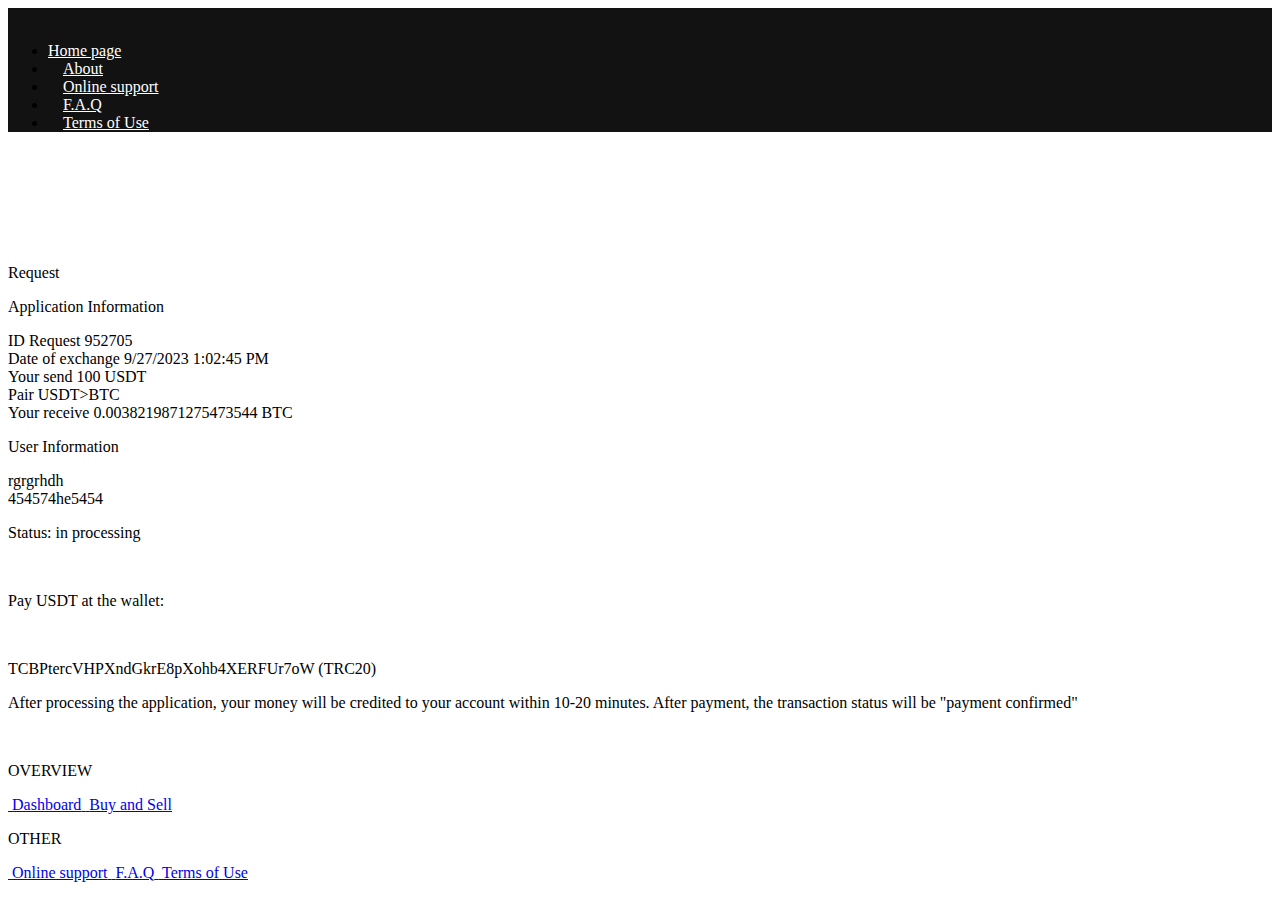
==== commit cd092652: "Update Create.html" ====
--- a/Order/Create.html
+++ b/Order/Create.html
@@ -1,15 +1,13 @@
-﻿
 <!DOCTYPE html>
-<html lang="en">
-<head>
-    <meta charset="utf-8">
+<!-- saved from url=(0039)https://bitflarix.com/Order/Info/952705 -->
+<html lang="en"><head><meta http-equiv="Content-Type" content="text/html; charset=UTF-8">
+    
     <meta http-equiv="X-UA-Compatible" content="IE=edge">
     <!--            <meta name="viewport" content="width=device-width, initial-scale=1, shrink-to-fit=no">-->
-    <link rel="icon" type="~/images/tild3334-3433-4739-a135-653335613161__group-427320785.png" href="path/to/favicon.png">
     <meta name="viewport" content="width=device-width, initial-scale=1, maximum-scale=1, minimum-scale=1, user-scalable=no">
-    <title>BitFlarix | Buy and sell</title>
-    <link rel="shortcut icon" href="../images/tild3334-3433-4739-a135-653335613161__group-427320785.png">
-    <link href="../css/index.css" rel="stylesheet">
+    <title>BitFlarix</title>
+    <link rel="shortcut icon" href="https://bitflarix.com/Order/images/tild3334-3433-4739-a135-653335613161__group-427320785.png">
+    <link href="./BitFlarix_files/index.css" rel="stylesheet">
     <script>const AJAX_URL = '/ajax';</script>
     <script>
         let bonus = 0 + 100;
@@ -17,15 +15,16 @@
         let minUSD = 10;
         let maxUSD = 200000;
     </script>
-    <script src="../imask%407.1.3/dist/imask.js"></script>
-    
-    <link rel="stylesheet" href="../css/tilda-grid-3.0.min.css" type="text/css" media="all" onerror="this.loaderr='y';">
-    <link rel="stylesheet" href="../css/tilda-blocks-page32849141.min.css?t=1675629694" type="text/css" media="all" onerror="this.loaderr='y';">
+
+    <script src="./BitFlarix_files/imask"></script>
+
+    <link rel="stylesheet" href="./BitFlarix_files/tilda-grid-3.0.min.css" type="text/css">
+    <link rel="stylesheet" href="./BitFlarix_files/tilda-blocks-page32849141.min.css" type="text/css">
     <script type="text/javascript">
-        (function(d) {
+        (function (d) {
             if (!d.visibilityState) {
                 var s = d.createElement('script');
-                s.src = 'js/tilda-polyfill-1.0.min.js';
+                s.src = '~/js/tilda-polyfill-1.0.min.js';
                 d.getElementsByTagName('head')[0].appendChild(s);
             }
         })(document);
@@ -42,14 +41,14 @@
             if (typeof window[funcName] === 'function') {
                 okFunc();
             } else {
-                setTimeout(function() {
+                setTimeout(function () {
                     t_onFuncLoad(funcName, okFunc, time);
                 }, (time || 100));
             }
         }
 
         function t_throttle(fn, threshhold, scope) {
-            return function() {
+            return function () {
                 fn.apply(scope || this, arguments);
             };
         }
@@ -66,511 +65,513 @@
             return l
         }
     </script>
-    <script src="../js/tilda-scripts-3.0.min.js" charset="utf-8" defer="" onerror="this.loaderr='y';"></script>
-    <script src="../js/tilda-blocks-page32849141.min.js?t=1675629694" charset="utf-8" async="" onerror="this.loaderr='y';"></script>
-    <script src="../js/lazyload-1.3.min.js" charset="utf-8" async="" onerror="this.loaderr='y';"></script>
-    <script src="../js/tilda-zero-1.1.min.js" charset="utf-8" async="" onerror="this.loaderr='y';"></script>
-    <script src="../js/tilda-menu-1.0.min.js" charset="utf-8" async="" onerror="this.loaderr='y';"></script>
-    <script src="../js/tilda-zero-scale-1.0.min.js" charset="utf-8" async="" onerror="this.loaderr='y';"></script>
-    <script src="../js/tilda-events-1.0.min.js" charset="utf-8" async="" onerror="this.loaderr='y';"></script>
+    <script src="./BitFlarix_files/tilda-scripts-3.0.min.js.Без названия" charset="utf-8" defer="" onerror="this.loaderr=&#39;y&#39;;"></script>
+    <script src="./BitFlarix_files/tilda-blocks-page32849141.min.js.Без названия" charset="utf-8" async="" onerror="this.loaderr=&#39;y&#39;;"></script>
+    <script src="./BitFlarix_files/lazyload-1.3.min.js.Без названия" charset="utf-8" async="" onerror="this.loaderr=&#39;y&#39;;"></script>
+    <script src="./BitFlarix_files/tilda-zero-1.1.min.js.Без названия" charset="utf-8" async="" onerror="this.loaderr=&#39;y&#39;;"></script>
+    <script src="./BitFlarix_files/tilda-menu-1.0.min.js.Без названия" charset="utf-8" async="" onerror="this.loaderr=&#39;y&#39;;"></script>
+    <script src="./BitFlarix_files/tilda-zero-scale-1.0.min.js.Без названия" charset="utf-8" async="" onerror="this.loaderr=&#39;y&#39;;"></script>
+    <script src="./BitFlarix_files/tilda-events-1.0.min.js.Без названия" charset="utf-8" async="" onerror="this.loaderr=&#39;y&#39;;"></script>
     <script type="text/javascript">
         window.dataLayer = window.dataLayer || [];
     </script>
 </head>
 
 <body>
-    <div class="wrap-main-pages buy-and-sell-js-block exchange">
+
+    <div class="wrap-main-pages">
         <div class="wrapper">
-        <div id="t-header" class="t-records" data-hook="blocks-collection-content-node" data-tilda-project-id="6562374" data-tilda-page-id="33175670" data-tilda-formskey="f8f317357e85ad101a78ed0c16562374" data-tilda-lazy="yes">
-            <div id="rec536254006" class="r t-rec" style=" " data-animationappear="off" data-record-type="257">
-                <!-- T228 -->
-                <div id="nav536254006marker"></div>
-                <div class="tmenu-mobile tmenu-mobile_positionfixed">
-                    <div class="tmenu-mobile__container">
-                        <div class="tmenu-mobile__text t-name t-name_md" field="menu_mob_title">&nbsp;</div>
-                        <div class="t-menuburger t-menuburger_first" style="margin: 0px 11px 0px 0px"><span style="background-color: #6fff00; "></span><span style="background-color: #6fff00;"></span><span style="background-color: #6fff00;"></span><span style="background-color: #6fff00;"></span></div>
-                        <script>
-                            function t_menuburger_init(recid) {
-                                var rec = document.querySelector('#rec' + recid);
-                                if (!rec) return;
-                                var burger = rec.querySelector('.t-menuburger');
-                                if (!burger) return;
-                                var isSecondStyle = burger.classList.contains('t-menuburger_second');
-                                if (isSecondStyle && !window.isMobile && !('ontouchend' in document)) {
-                                    burger.addEventListener('mouseenter', function() {
-                                        if (burger.classList.contains('t-menuburger-opened')) return;
-                                        burger.classList.remove('t-menuburger-unhovered');
-                                        burger.classList.add('t-menuburger-hovered');
+
+            <div id="t-header" class="t-records" data-hook="blocks-collection-content-node" data-tilda-project-id="6562374" data-tilda-page-id="33175670" data-tilda-formskey="f8f317357e85ad101a78ed0c16562374" data-tilda-lazy="yes">
+                <div id="rec536254006" class="r t-rec" style=" " data-animationappear="off" data-record-type="257">
+                    <!-- T228 -->
+                    <div id="nav536254006marker"></div>
+                    <div class="tmenu-mobile tmenu-mobile_positionfixed">
+                        <div class="tmenu-mobile__container">
+                            <div class="tmenu-mobile__text t-name t-name_md" field="menu_mob_title">&nbsp;</div>
+                            <div class="t-menuburger t-menuburger_first" style="margin: 0px 11px 0px 0px"><span style="background-color: #6fff00; "></span><span style="background-color: #6fff00;"></span><span style="background-color: #6fff00;"></span><span style="background-color: #6fff00;"></span></div>
+                            <script>
+                                function t_menuburger_init(recid) {
+                                    var rec = document.querySelector('#rec' + recid);
+                                    if (!rec) return;
+                                    var burger = rec.querySelector('.t-menuburger');
+                                    if (!burger) return;
+                                    var isSecondStyle = burger.classList.contains('t-menuburger_second');
+                                    if (isSecondStyle && !window.isMobile && !('ontouchend' in document)) {
+                                        burger.addEventListener('mouseenter', function () {
+                                            if (burger.classList.contains('t-menuburger-opened')) return;
+                                            burger.classList.remove('t-menuburger-unhovered');
+                                            burger.classList.add('t-menuburger-hovered');
+                                        });
+                                        burger.addEventListener('mouseleave', function () {
+                                            if (burger.classList.contains('t-menuburger-opened')) return;
+                                            burger.classList.remove('t-menuburger-hovered');
+                                            burger.classList.add('t-menuburger-unhovered');
+                                            setTimeout(function () {
+                                                burger.classList.remove('t-menuburger-unhovered');
+                                            }, 300);
+                                        });
+                                    }
+                                    burger.addEventListener('click', function () {
+                                        if (!burger.closest('.tmenu-mobile') &&
+                                            !burger.closest('.t450__burger_container') &&
+                                            !burger.closest('.t466__container') &&
+                                            !burger.closest('.t204__burger')) {
+                                            burger.classList.toggle('t-menuburger-opened');
+                                            burger.classList.remove('t-menuburger-unhovered');
+                                        }
                                     });
-                                    burger.addEventListener('mouseleave', function() {
-                                        if (burger.classList.contains('t-menuburger-opened')) return;
-                                        burger.classList.remove('t-menuburger-hovered');
-                                        burger.classList.add('t-menuburger-unhovered');
-                                        setTimeout(function() {
-                                            burger.classList.remove('t-menuburger-unhovered');
-                                        }, 300);
+                                    var menu = rec.querySelector('[data-menu="yes"]');
+                                    if (!menu) return;
+                                    var menuLinks = menu.querySelectorAll('.t-menu__link-item');
+                                    var submenuClassList = ['t978__menu-link_hook', 't978__tm-link', 't966__tm-link', 't794__tm-link', 't-menusub__target-link'];
+                                    Array.prototype.forEach.call(menuLinks, function (link) {
+                                        link.addEventListener('click', function () {
+                                            var isSubmenuHook = submenuClassList.some(function (submenuClass) {
+                                                return link.classList.contains(submenuClass);
+                                            });
+                                            if (isSubmenuHook) return;
+                                            burger.classList.remove('t-menuburger-opened');
+                                        });
                                     });
                                 }
-                                burger.addEventListener('click', function() {
-                                    if (!burger.closest('.tmenu-mobile') &&
-                                        !burger.closest('.t450__burger_container') &&
-                                        !burger.closest('.t466__container') &&
-                                        !burger.closest('.t204__burger')) {
-                                        burger.classList.toggle('t-menuburger-opened');
-                                        burger.classList.remove('t-menuburger-unhovered');
-                                    }
-                                });
-                                var menu = rec.querySelector('[data-menu="yes"]');
-                                if (!menu) return;
-                                var menuLinks = menu.querySelectorAll('.t-menu__link-item');
-                                var submenuClassList = ['t978__menu-link_hook', 't978__tm-link', 't966__tm-link', 't794__tm-link', 't-menusub__target-link'];
-                                Array.prototype.forEach.call(menuLinks, function(link) {
-                                    link.addEventListener('click', function() {
-                                        var isSubmenuHook = submenuClassList.some(function(submenuClass) {
-                                            return link.classList.contains(submenuClass);
-                                        });
-                                        if (isSubmenuHook) return;
-                                        burger.classList.remove('t-menuburger-opened');
+                                t_onReady(function () {
+                                    t_onFuncLoad('t_menuburger_init', function () {
+                                        t_menuburger_init('536254006');
                                     });
                                 });
-                            }
-                            t_onReady(function() {
-                                t_onFuncLoad('t_menuburger_init', function() {
-                                    t_menuburger_init('536254006');
-                                });
-                            });
-                        </script>
-                        <style>
-                            .t-menuburger {
-                                position: relative;
-                                flex-shrink: 0;
-                                width: 28px;
-                                height: 20px;
-                                -webkit-transform: rotate(0deg);
-                                transform: rotate(0deg);
-                                transition: .5s ease-in-out;
-                                cursor: pointer;
-                                z-index: 999;
-                            }
-
-                            /*---menu burger lines---*/
-                            .t-menuburger span {
-                                display: block;
-                                position: absolute;
-                                width: 100%;
-                                opacity: 1;
-                                left: 0;
-                                -webkit-transform: rotate(0deg);
-                                transform: rotate(0deg);
-                                transition: .25s ease-in-out;
-                                height: 3px;
-                                background-color: #000;
-                            }
-
-                            .t-menuburger span:nth-child(1) {
-                                top: 0px;
-                            }
-
-                            .t-menuburger span:nth-child(2),
-                            .t-menuburger span:nth-child(3) {
-                                top: 8px;
-                            }
-
-                            .t-menuburger span:nth-child(4) {
-                                top: 16px;
-                            }
-
-                            /*menu burger big*/
-                            .t-menuburger__big {
-                                width: 42px;
-                                height: 32px;
-                            }
-
-                            .t-menuburger__big span {
-                                height: 5px;
-                            }
-
-                            .t-menuburger__big span:nth-child(2),
-                            .t-menuburger__big span:nth-child(3) {
-                                top: 13px;
-                            }
-
-                            .t-menuburger__big span:nth-child(4) {
-                                top: 26px;
-                            }
-
-                            /*menu burger small*/
-                            .t-menuburger__small {
-                                width: 22px;
-                                height: 14px;
-                            }
-
-                            .t-menuburger__small span {
-                                height: 2px;
-                            }
-
-                            .t-menuburger__small span:nth-child(2),
-                            .t-menuburger__small span:nth-child(3) {
-                                top: 6px;
-                            }
-
-                            .t-menuburger__small span:nth-child(4) {
-                                top: 12px;
-                            }
-
-                            /*menu burger opened*/
-                            .t-menuburger-opened span:nth-child(1) {
-                                top: 8px;
-                                width: 0%;
-                                left: 50%;
-                            }
-
-                            .t-menuburger-opened span:nth-child(2) {
-                                -webkit-transform: rotate(45deg);
-                                transform: rotate(45deg);
-                            }
-
-                            .t-menuburger-opened span:nth-child(3) {
-                                -webkit-transform: rotate(-45deg);
-                                transform: rotate(-45deg);
-                            }
-
-                            .t-menuburger-opened span:nth-child(4) {
-                                top: 8px;
-                                width: 0%;
-                                left: 50%;
-                            }
-
-                            .t-menuburger-opened.t-menuburger__big span:nth-child(1) {
-                                top: 6px;
-                            }
-
-                            .t-menuburger-opened.t-menuburger__big span:nth-child(4) {
-                                top: 18px;
-                            }
-
-                            .t-menuburger-opened.t-menuburger__small span:nth-child(1),
-                            .t-menuburger-opened.t-menuburger__small span:nth-child(4) {
-                                top: 6px;
-                            }
-
-                            /*---menu burger first style---*/
-                            @media (hover),
-                            (min-width:0\0) {
-                                .t-menuburger_first:hover span:nth-child(1) {
-                                    transform: translateY(1px);
-                                }
-
-                                .t-menuburger_first:hover span:nth-child(4) {
-                                    transform: translateY(-1px);
-                                }
-
-                                .t-menuburger_first.t-menuburger__big:hover span:nth-child(1) {
-                                    transform: translateY(3px);
-                                }
-
-                                .t-menuburger_first.t-menuburger__big:hover span:nth-child(4) {
-                                    transform: translateY(-3px);
-                                }
-                            }
-
-                            /*---menu burger second style---*/
-                            .t-menuburger_second span:nth-child(2),
-                            .t-menuburger_second span:nth-child(3) {
-                                width: 80%;
-                                left: 20%;
-                                right: 0;
-                            }
-
-                            @media (hover),
-                            (min-width:0\0) {
-
-                                .t-menuburger_second.t-menuburger-hovered span:nth-child(2),
-                                .t-menuburger_second.t-menuburger-hovered span:nth-child(3) {
-                                    animation: t-menuburger-anim 0.3s ease-out normal forwards;
-                                }
-
-                                .t-menuburger_second.t-menuburger-unhovered span:nth-child(2),
-                                .t-menuburger_second.t-menuburger-unhovered span:nth-child(3) {
-                                    animation: t-menuburger-anim2 0.3s ease-out normal forwards;
-                                }
-                            }
-
-                            .t-menuburger_second.t-menuburger-opened span:nth-child(2),
-                            .t-menuburger_second.t-menuburger-opened span:nth-child(3) {
-                                left: 0;
-                                right: 0;
-                                width: 100% !important;
-                            }
-
-                            /*---menu burger third style---*/
-                            .t-menuburger_third span:nth-child(4) {
-                                width: 70%;
-                                left: unset;
-                                right: 0;
-                            }
-
-                            @media (hover),
-                            (min-width:0\0) {
-                                .t-menuburger_third:not(.t-menuburger-opened):hover span:nth-child(4) {
-                                    width: 100%;
-                                }
-                            }
-
-                            .t-menuburger_third.t-menuburger-opened span:nth-child(4) {
-                                width: 0 !important;
-                                right: 50%;
-                            }
-
-                            /*---menu burger fourth style---*/
-                            .t-menuburger_fourth {
-                                height: 12px;
-                            }
-
-                            .t-menuburger_fourth.t-menuburger__small {
-                                height: 8px;
-                            }
-
-                            .t-menuburger_fourth.t-menuburger__big {
-                                height: 18px;
-                            }
-
-                            .t-menuburger_fourth span:nth-child(2),
-                            .t-menuburger_fourth span:nth-child(3) {
-                                top: 4px;
-                                opacity: 0;
-                            }
-
-                            .t-menuburger_fourth span:nth-child(4) {
-                                top: 8px;
-                            }
-
-                            .t-menuburger_fourth.t-menuburger__small span:nth-child(2),
-                            .t-menuburger_fourth.t-menuburger__small span:nth-child(3) {
-                                top: 3px;
-                            }
-
-                            .t-menuburger_fourth.t-menuburger__small span:nth-child(4) {
-                                top: 6px;
-                            }
-
-                            .t-menuburger_fourth.t-menuburger__small span:nth-child(2),
-                            .t-menuburger_fourth.t-menuburger__small span:nth-child(3) {
-                                top: 3px;
-                            }
-
-                            .t-menuburger_fourth.t-menuburger__small span:nth-child(4) {
-                                top: 6px;
-                            }
-
-                            .t-menuburger_fourth.t-menuburger__big span:nth-child(2),
-                            .t-menuburger_fourth.t-menuburger__big span:nth-child(3) {
-                                top: 6px;
-                            }
-
-                            .t-menuburger_fourth.t-menuburger__big span:nth-child(4) {
-                                top: 12px;
-                            }
-
-                            @media (hover),
-                            (min-width:0\0) {
-                                .t-menuburger_fourth:not(.t-menuburger-opened):hover span:nth-child(1) {
-                                    transform: translateY(1px);
-                                }
-
-                                .t-menuburger_fourth:not(.t-menuburger-opened):hover span:nth-child(4) {
-                                    transform: translateY(-1px);
-                                }
-
-                                .t-menuburger_fourth.t-menuburger__big:not(.t-menuburger-opened):hover span:nth-child(1) {
-                                    transform: translateY(3px);
-                                }
-
-                                .t-menuburger_fourth.t-menuburger__big:not(.t-menuburger-opened):hover span:nth-child(4) {
-                                    transform: translateY(-3px);
-                                }
-                            }
-
-                            .t-menuburger_fourth.t-menuburger-opened span:nth-child(1),
-                            .t-menuburger_fourth.t-menuburger-opened span:nth-child(4) {
-                                top: 4px;
-                            }
-
-                            .t-menuburger_fourth.t-menuburger-opened span:nth-child(2),
-                            .t-menuburger_fourth.t-menuburger-opened span:nth-child(3) {
-                                opacity: 1;
-                            }
-
-                            /*---menu burger animations---*/
-                            @keyframes t-menuburger-anim {
-                                0% {
+                            </script>
+                            <style>
+                                .t-menuburger {
+                                    position: relative;
+                                    flex-shrink: 0;
+                                    width: 28px;
+                                    height: 20px;
+                                    -webkit-transform: rotate(0deg);
+                                    transform: rotate(0deg);
+                                    transition: .5s ease-in-out;
+                                    cursor: pointer;
+                                    z-index: 999;
+                                }
+
+                                    /*---menu burger lines---*/
+                                    .t-menuburger span {
+                                        display: block;
+                                        position: absolute;
+                                        width: 100%;
+                                        opacity: 1;
+                                        left: 0;
+                                        -webkit-transform: rotate(0deg);
+                                        transform: rotate(0deg);
+                                        transition: .25s ease-in-out;
+                                        height: 3px;
+                                        background-color: #000;
+                                    }
+
+                                        .t-menuburger span:nth-child(1) {
+                                            top: 0px;
+                                        }
+
+                                        .t-menuburger span:nth-child(2),
+                                        .t-menuburger span:nth-child(3) {
+                                            top: 8px;
+                                        }
+
+                                        .t-menuburger span:nth-child(4) {
+                                            top: 16px;
+                                        }
+
+                                /*menu burger big*/
+                                .t-menuburger__big {
+                                    width: 42px;
+                                    height: 32px;
+                                }
+
+                                    .t-menuburger__big span {
+                                        height: 5px;
+                                    }
+
+                                        .t-menuburger__big span:nth-child(2),
+                                        .t-menuburger__big span:nth-child(3) {
+                                            top: 13px;
+                                        }
+
+                                        .t-menuburger__big span:nth-child(4) {
+                                            top: 26px;
+                                        }
+
+                                /*menu burger small*/
+                                .t-menuburger__small {
+                                    width: 22px;
+                                    height: 14px;
+                                }
+
+                                    .t-menuburger__small span {
+                                        height: 2px;
+                                    }
+
+                                        .t-menuburger__small span:nth-child(2),
+                                        .t-menuburger__small span:nth-child(3) {
+                                            top: 6px;
+                                        }
+
+                                        .t-menuburger__small span:nth-child(4) {
+                                            top: 12px;
+                                        }
+
+                                /*menu burger opened*/
+                                .t-menuburger-opened span:nth-child(1) {
+                                    top: 8px;
+                                    width: 0%;
+                                    left: 50%;
+                                }
+
+                                .t-menuburger-opened span:nth-child(2) {
+                                    -webkit-transform: rotate(45deg);
+                                    transform: rotate(45deg);
+                                }
+
+                                .t-menuburger-opened span:nth-child(3) {
+                                    -webkit-transform: rotate(-45deg);
+                                    transform: rotate(-45deg);
+                                }
+
+                                .t-menuburger-opened span:nth-child(4) {
+                                    top: 8px;
+                                    width: 0%;
+                                    left: 50%;
+                                }
+
+                                .t-menuburger-opened.t-menuburger__big span:nth-child(1) {
+                                    top: 6px;
+                                }
+
+                                .t-menuburger-opened.t-menuburger__big span:nth-child(4) {
+                                    top: 18px;
+                                }
+
+                                .t-menuburger-opened.t-menuburger__small span:nth-child(1),
+                                .t-menuburger-opened.t-menuburger__small span:nth-child(4) {
+                                    top: 6px;
+                                }
+
+                                /*---menu burger first style---*/
+                                @media (hover), (min-width:0\0) {
+                                    .t-menuburger_first:hover span:nth-child(1) {
+                                        transform: translateY(1px);
+                                    }
+
+                                    .t-menuburger_first:hover span:nth-child(4) {
+                                        transform: translateY(-1px);
+                                    }
+
+                                    .t-menuburger_first.t-menuburger__big:hover span:nth-child(1) {
+                                        transform: translateY(3px);
+                                    }
+
+                                    .t-menuburger_first.t-menuburger__big:hover span:nth-child(4) {
+                                        transform: translateY(-3px);
+                                    }
+                                }
+
+                                /*---menu burger second style---*/
+                                .t-menuburger_second span:nth-child(2),
+                                .t-menuburger_second span:nth-child(3) {
                                     width: 80%;
                                     left: 20%;
                                     right: 0;
                                 }
 
-                                50% {
-                                    width: 100%;
+                                @media (hover), (min-width:0\0) {
+
+                                    .t-menuburger_second.t-menuburger-hovered span:nth-child(2),
+                                    .t-menuburger_second.t-menuburger-hovered span:nth-child(3) {
+                                        animation: t-menuburger-anim 0.3s ease-out normal forwards;
+                                    }
+
+                                    .t-menuburger_second.t-menuburger-unhovered span:nth-child(2),
+                                    .t-menuburger_second.t-menuburger-unhovered span:nth-child(3) {
+                                        animation: t-menuburger-anim2 0.3s ease-out normal forwards;
+                                    }
+                                }
+
+                                .t-menuburger_second.t-menuburger-opened span:nth-child(2),
+                                .t-menuburger_second.t-menuburger-opened span:nth-child(3) {
                                     left: 0;
                                     right: 0;
-                                }
-
-                                100% {
-                                    width: 80%;
-                                    left: 0;
-                                    right: 20%;
-                                }
+                                    width: 100% !important;
+                                }
+
+                                /*---menu burger third style---*/
+                                .t-menuburger_third span:nth-child(4) {
+                                    width: 70%;
+                                    left: unset;
+                                    right: 0;
+                                }
+
+                                @media (hover), (min-width:0\0) {
+                                    .t-menuburger_third:not(.t-menuburger-opened):hover span:nth-child(4) {
+                                        width: 100%;
+                                    }
+                                }
+
+                                .t-menuburger_third.t-menuburger-opened span:nth-child(4) {
+                                    width: 0 !important;
+                                    right: 50%;
+                                }
+
+                                /*---menu burger fourth style---*/
+                                .t-menuburger_fourth {
+                                    height: 12px;
+                                }
+
+                                    .t-menuburger_fourth.t-menuburger__small {
+                                        height: 8px;
+                                    }
+
+                                    .t-menuburger_fourth.t-menuburger__big {
+                                        height: 18px;
+                                    }
+
+                                    .t-menuburger_fourth span:nth-child(2),
+                                    .t-menuburger_fourth span:nth-child(3) {
+                                        top: 4px;
+                                        opacity: 0;
+                                    }
+
+                                    .t-menuburger_fourth span:nth-child(4) {
+                                        top: 8px;
+                                    }
+
+                                    .t-menuburger_fourth.t-menuburger__small span:nth-child(2),
+                                    .t-menuburger_fourth.t-menuburger__small span:nth-child(3) {
+                                        top: 3px;
+                                    }
+
+                                    .t-menuburger_fourth.t-menuburger__small span:nth-child(4) {
+                                        top: 6px;
+                                    }
+
+                                    .t-menuburger_fourth.t-menuburger__small span:nth-child(2),
+                                    .t-menuburger_fourth.t-menuburger__small span:nth-child(3) {
+                                        top: 3px;
+                                    }
+
+                                    .t-menuburger_fourth.t-menuburger__small span:nth-child(4) {
+                                        top: 6px;
+                                    }
+
+                                    .t-menuburger_fourth.t-menuburger__big span:nth-child(2),
+                                    .t-menuburger_fourth.t-menuburger__big span:nth-child(3) {
+                                        top: 6px;
+                                    }
+
+                                    .t-menuburger_fourth.t-menuburger__big span:nth-child(4) {
+                                        top: 12px;
+                                    }
+
+                                @media (hover), (min-width:0\0) {
+                                    .t-menuburger_fourth:not(.t-menuburger-opened):hover span:nth-child(1) {
+                                        transform: translateY(1px);
+                                    }
+
+                                    .t-menuburger_fourth:not(.t-menuburger-opened):hover span:nth-child(4) {
+                                        transform: translateY(-1px);
+                                    }
+
+                                    .t-menuburger_fourth.t-menuburger__big:not(.t-menuburger-opened):hover span:nth-child(1) {
+                                        transform: translateY(3px);
+                                    }
+
+                                    .t-menuburger_fourth.t-menuburger__big:not(.t-menuburger-opened):hover span:nth-child(4) {
+                                        transform: translateY(-3px);
+                                    }
+                                }
+
+                                .t-menuburger_fourth.t-menuburger-opened span:nth-child(1),
+                                .t-menuburger_fourth.t-menuburger-opened span:nth-child(4) {
+                                    top: 4px;
+                                }
+
+                                .t-menuburger_fourth.t-menuburger-opened span:nth-child(2),
+                                .t-menuburger_fourth.t-menuburger-opened span:nth-child(3) {
+                                    opacity: 1;
+                                }
+
+                                /*---menu burger animations---*/
+                                @keyframes t-menuburger-anim {
+                                    0% {
+                                        width: 80%;
+                                        left: 20%;
+                                        right: 0;
+                                    }
+
+                                    50% {
+                                        width: 100%;
+                                        left: 0;
+                                        right: 0;
+                                    }
+
+                                    100% {
+                                        width: 80%;
+                                        left: 0;
+                                        right: 20%;
+                                    }
+                                }
+
+                                @keyframes t-menuburger-anim2 {
+                                    0% {
+                                        width: 80%;
+                                        left: 0;
+                                    }
+
+                                    50% {
+                                        width: 100%;
+                                        right: 0;
+                                        left: 0;
+                                    }
+
+                                    100% {
+                                        width: 80%;
+                                        left: 20%;
+                                        right: 0;
+                                    }
+                                }
+                            </style>
+                        </div>
+                    </div>
+                    <style>
+                        .tmenu-mobile {
+                            background-color: #111;
+                            display: none;
+                            width: 100%;
+                            top: 0;
+                            z-index: 990;
+                        }
+
+                        .tmenu-mobile_positionfixed {
+                            position: fixed;
+                        }
+
+                        .tmenu-mobile__text {
+                            color: #fff;
+                        }
+
+                        .tmenu-mobile__container {
+                            min-height: 64px;
+                            padding: 20px;
+                            position: relative;
+                            box-sizing: border-box;
+                            display: -webkit-flex;
+                            display: -ms-flexbox;
+                            display: flex;
+                            -webkit-align-items: center;
+                            -ms-flex-align: center;
+                            align-items: center;
+                            -webkit-justify-content: space-between;
+                            -ms-flex-pack: justify;
+                            justify-content: space-between;
+                        }
+
+                        .tmenu-mobile__list {
+                            display: block;
+                        }
+
+                        .tmenu-mobile__burgerlogo {
+                            display: inline-block;
+                            font-size: 24px;
+                            font-weight: 400;
+                            white-space: nowrap;
+                            vertical-align: middle;
+                        }
+
+                        .tmenu-mobile__imglogo {
+                            height: auto;
+                            display: block;
+                            max-width: 300px !important;
+                            box-sizing: border-box;
+                            padding: 0;
+                            margin: 0 auto;
+                        }
+
+                        @media screen and (max-width: 980px) {
+                            .tmenu-mobile__menucontent_hidden {
+                                display: none;
+                                height: 100%;
                             }
 
-                            @keyframes t-menuburger-anim2 {
-                                0% {
-                                    width: 80%;
-                                    left: 0;
-                                }
-
-                                50% {
-                                    width: 100%;
-                                    right: 0;
-                                    left: 0;
-                                }
-
-                                100% {
-                                    width: 80%;
-                                    left: 20%;
-                                    right: 0;
-                                }
+                            .tmenu-mobile {
+                                display: block;
                             }
-                        </style>
+                        }
+
+                        @media screen and (max-width: 980px) {
+                            #rec536254006 .tmenu-mobile {
+                                background-color: #131212;
+                            }
+
+                            #rec536254006 .tmenu-mobile__menucontent_fixed {
+                                position: fixed;
+                                top: 64px;
+                            }
+
+                            #rec536254006 .t-menuburger {
+                                -webkit-order: 1;
+                                -ms-flex-order: 1;
+                                order: 1;
+                            }
+                        }
+                    </style>
+                    <div id="nav536254006" class="t228 t228__positionfixed tmenu-mobile__menucontent_hidden tmenu-mobile__menucontent_fixed" style="background-color: rgb(19, 18, 18); box-shadow: none;" data-bgcolor-hex="#131212" data-bgcolor-rgba="rgba(0,0,0,0.0)" data-navmarker="nav536254006marker" data-appearoffset="" data-bgopacity-two="100" data-menushadow="" data-bgopacity="0.0" data-bgcolor-rgba-afterscroll="rgba(0,0,0,1)" data-menu-items-align="center" data-menu="yes" data-bgcolor-setbyscript="yes">
+                        <div class="t228__maincontainer " style="">
+                            <div class="t228__padding40px"></div>
+                            <div class="t228__leftside" style="min-width: 225px;">
+                                <div class="t228__leftcontainer">
+                                    <a href="https://bitflarix.com/Home" class="t228__imgwrapper" style="color:#ffffff;">
+                                        <style>
+                                            #logo1 {
+                                                height: 42px;
+                                            }
+
+                                            @media (max-width: 980px) {
+                                                #logo1 {
+                                                    height: 82px;
+                                                }
+                                            }
+                                        </style>
+                                        <img class="t228__imglogo" id="logo1" src="./BitFlarix_files/tild6661-3666-4335-a633-316266383935__logo.png" imgfield="img" alt="" role="presentation">
+                                    </a>
+                                </div>
+                            </div>
+                            <div class="t228__centerside">
+                                <nav class="t228__centercontainer" aria-label="Основные разделы на странице">
+                                    <ul class="t228__list" role="menubar" aria-label="Основные разделы на странице">
+                                        <li class="t228__list_item" role="none" style="padding:0 15px 0 0;"><a class="t-menu__link-item t-active" href="https://bitflarix.com/Home" role="menuitem" tabindex="0" data-menu-submenu-hook="" data-menu-item-number="1" style="color:#ffffff;font-size:16px;font-weight:500;">Home page</a></li>
+                                        <li class="t228__list_item" role="none" style="padding:0 15px;"><a class="t-menu__link-item" href="https://bitflarix.com/Home/About" role="menuitem" tabindex="0" data-menu-submenu-hook="" data-menu-item-number="2" style="color:#ffffff;font-size:16px;font-weight:500;">About</a></li>
+                                        <li class="t228__list_item" role="none" style="padding:0 15px;">
+                                            <a class="t-menu__link-item" href="https://t.me/Bitflarix_Support" target="_blank" role="menuitem" tabindex="0" data-menu-submenu-hook="" data-menu-item-number="3" style="color:#ffffff;font-size:16px;font-weight:500;" rel="noopener">
+                                                Online
+                                                support
+                                            </a>
+                                        </li>
+                                        <li class="t228__list_item" role="none" style="padding:0 15px;">
+                                            <a class="t-menu__link-item" href="https://bitflarix.com/Home/FAQ" role="menuitem" tabindex="0" data-menu-submenu-hook="" data-menu-item-number="4" style="color:#ffffff;font-size:16px;font-weight:500;">F.A.Q</a>
+                                        </li>
+                                        <li class="t228__list_item" role="none" style="padding:0 0 0 15px;">
+                                            <a class="t-menu__link-item" href="https://bitflarix.com/Home/Terms_of_use" role="menuitem" tabindex="0" data-menu-submenu-hook="" data-menu-item-number="5" style="color:#ffffff;font-size:16px;font-weight:500;">Terms of Use</a>
+                                        </li>
+                                    </ul>
+                                </nav>
+                            </div>
+                            <div class="t228__rightside" style="min-width: 225px;">
+                                <div class="t228__rightcontainer">
+                                    <div class="t228__right_buttons">
+                                    </div>
+                                </div>
+                            </div>
+                            <div class="t228__padding40px"></div>
+                        </div>
                     </div>
-                </div>
-                <style>
-                    .tmenu-mobile {
-                        background-color: #111;
-                        display: none;
-                        width: 100%;
-                        top: 0;
-                        z-index: 990;
-                    }
-
-                    .tmenu-mobile_positionfixed {
-                        position: fixed;
-                    }
-
-                    .tmenu-mobile__text {
-                        color: #fff;
-                    }
-
-                    .tmenu-mobile__container {
-                        min-height: 64px;
-                        padding: 20px;
-                        position: relative;
-                        box-sizing: border-box;
-                        display: -webkit-flex;
-                        display: -ms-flexbox;
-                        display: flex;
-                        -webkit-align-items: center;
-                        -ms-flex-align: center;
-                        align-items: center;
-                        -webkit-justify-content: space-between;
-                        -ms-flex-pack: justify;
-                        justify-content: space-between;
-                    }
-
-                    .tmenu-mobile__list {
-                        display: block;
-                    }
-
-                    .tmenu-mobile__burgerlogo {
-                        display: inline-block;
-                        font-size: 24px;
-                        font-weight: 400;
-                        white-space: nowrap;
-                        vertical-align: middle;
-                    }
-
-                    .tmenu-mobile__imglogo {
-                        height: auto;
-                        display: block;
-                        max-width: 300px !important;
-                        box-sizing: border-box;
-                        padding: 0;
-                        margin: 0 auto;
-                    }
-
-                    @media screen and (max-width: 980px) {
-                        .tmenu-mobile__menucontent_hidden {
-                            display: none;
-                            height: 100%;
-                        }
-
-                        .tmenu-mobile {
-                            display: block;
-                        }
-                    }
-
-                    @media screen and (max-width: 980px) {
-                        #rec536254006 .tmenu-mobile {
-                            background-color: #131212;
-                        }
-
-                        #rec536254006 .tmenu-mobile__menucontent_fixed {
-                            position: fixed;
-                            top: 64px;
-                        }
-
-                        #rec536254006 .t-menuburger {
-                            -webkit-order: 1;
-                            -ms-flex-order: 1;
-                            order: 1;
-                        }
-                    }
-                </style>
-                    <div id="nav536254006" class="t228 t228__positionfixed tmenu-mobile__menucontent_hidden tmenu-mobile__menucontent_fixed" style="background-color: rgb(0, 0, 0); box-shadow: none;" data-bgcolor-hex="#131212" data-bgcolor-rgba="rgba(0,0,0,0.0)" data-navmarker="nav536254006marker" data-appearoffset="" data-bgopacity-two="100" data-menushadow="" data-bgopacity="0.0" data-bgcolor-rgba-afterscroll="rgba(0,0,0,1)" data-menu-items-align="center" data-menu="yes" data-bgcolor-setbyscript="yes">
-                    <div class="t228__maincontainer " style="">
-                        <div class="t228__padding40px"></div>
-                        <div class="t228__leftside" style="min-width: 225px;">
-                            <div class="t228__leftcontainer">
-                                <a href="../Home.html" class="t228__imgwrapper" style="color:#ffffff;">
-                                    <style>
-                                    #logo1{
-                                        height: 42px; 
-                                    }
-                                    @media (max-width: 980px){
-                                        #logo1{
-                                            height: 82px;
-                                        }
-                                    }
-                                </style>
-                                    <img class="t228__imglogo" id="logo1" src="../images/tild6661-3666-4335-a633-316266383935__logo.png" imgfield="img" alt="" role="presentation">
-                                    
-                                </a>
-                            </div>
-                        </div>
-                        <div class="t228__centerside">
-                            <nav class="t228__centercontainer" aria-label="Основные разделы на странице">
-                                <ul class="t228__list" role="menubar" aria-label="Основные разделы на странице">
-                                    <li class="t228__list_item" role="none" style="padding:0 15px 0 0;"><a class="t-menu__link-item" href="../Home.html" role="menuitem" tabindex="0" data-menu-submenu-hook="" data-menu-item-number="1" style="color:#ffffff;font-size:16px;font-weight:500;">Home page</a></li>
-                                    <li class="t228__list_item" role="none" style="padding:0 15px;"><a class="t-menu__link-item" href="../Home/About.html" role="menuitem" tabindex="0" data-menu-submenu-hook="" data-menu-item-number="2" style="color:#ffffff;font-size:16px;font-weight:500;">About</a></li>
-                                    <li class="t228__list_item" role="none" style="padding:0 15px;"><a class="t-menu__link-item" href="https://t.me/Bitflarix_Support" target="_blank" role="menuitem" tabindex="0" data-menu-submenu-hook="" data-menu-item-number="3" style="color:#ffffff;font-size:16px;font-weight:500;" rel="noopener">Online
-                                            support</a></li>
-                                    <li class="t228__list_item" role="none" style="padding:0 15px;">
-                                        <a class="t-menu__link-item" href="../Home/FAQ.html" role="menuitem" tabindex="0" data-menu-submenu-hook="" data-menu-item-number="4" style="color:#ffffff;font-size:16px;font-weight:500;">F.A.Q</a>
-                                    </li>
-                                    <li class="t228__list_item" role="none" style="padding:0 0 0 15px;">
-                                            <a class="t-menu__link-item" href="../Home/Terms_of_use.html" role="menuitem" tabindex="0" data-menu-submenu-hook="" data-menu-item-number="5" style="color:#ffffff;font-size:16px;font-weight:500;">Terms of Use</a>
-                                    </li>
-                                </ul>
-                            </nav>
-                        </div>
-                        <div class="t228__rightside" style="min-width: 225px;">
-                            <div class="t228__rightcontainer">
-                                <div class="t228__right_buttons">
-                                </div>
-                            </div>
-                        </div>
-                        <div class="t228__padding40px"></div>
-                    </div>
-                </div>
                     <style>
                         @media screen and (max-width: 980px) {
                             #nav536254006 {
@@ -578,368 +579,244 @@
                             }
                         }
 
+                        @media screen and (min-width: 980px) {
+                            #nav536254006 {
+                                display: block;
+                            }
+                        }
+
                         @media screen and (max-width: 980px) {
                             #rec536254006 .t228 {
                             }
                         }
-                </style>
-                <script>
-                    window.addEventListener('load', function() {
-                        t_onFuncLoad('t228_setWidth', function() {
-                            t228_setWidth('536254006');
+                    </style>
+                    <script>
+                        window.addEventListener('load', function () {
+                            t_onFuncLoad('t228_setWidth', function () {
+                                t228_setWidth('536254006');
+                            });
                         });
-                    });
-                    window.addEventListener('resize', t_throttle(function() {
-                        t_onFuncLoad('t228_setWidth', function() {
-                            t228_setWidth('536254006');
+                        window.addEventListener('resize', t_throttle(function () {
+                            t_onFuncLoad('t228_setWidth', function () {
+                                t228_setWidth('536254006');
+                            });
+                            t_onFuncLoad('t_menu__setBGcolor', function () {
+                                t_menu__setBGcolor('536254006', '.t228');
+                            });
+                        }));
+                        t_onReady(function () {
+                            t_onFuncLoad('t_menu__highlightActiveLinks', function () {
+                                t_menu__highlightActiveLinks('.t228__list_item a');
+                            });
+                            t_onFuncLoad('t_menu__findAnchorLinks', function () {
+                                t_menu__findAnchorLinks('536254006', '.t228__list_item a');
+                            });
+                            t_onFuncLoad('t228__init', function () {
+                                t228__init('536254006');
+                            });
+                            t_onFuncLoad('t_menu__setBGcolor', function () {
+                                t_menu__setBGcolor('536254006', '.t228');
+                            });
+                            t_onFuncLoad('t228_setWidth', function () {
+                                t228_setWidth('536254006');
+                            });
+                            t_onFuncLoad('t_menu__changeBgOpacity', function () {
+                                t_menu__changeBgOpacity('536254006', '.t228');
+                                window.addEventListener('scroll', t_throttle(function () {
+                                    t_menu__changeBgOpacity('536254006', '.t228');
+                                }));
+                            });
+                            t_onFuncLoad('t_menu__createMobileMenu', function () {
+                                t_menu__createMobileMenu('536254006', '.t228');
+                            });
                         });
-                        t_onFuncLoad('t_menu__setBGcolor', function() {
-                            t_menu__setBGcolor('536254006', '.t228');
-                        });
-                    }));
-                    t_onReady(function() {
-                        t_onFuncLoad('t_menu__highlightActiveLinks', function() {
-                            t_menu__highlightActiveLinks('.t228__list_item a');
-                        });
-                        t_onFuncLoad('t_menu__findAnchorLinks', function() {
-                            t_menu__findAnchorLinks('536254006', '.t228__list_item a');
-                        });
-                        t_onFuncLoad('t228__init', function() {
-                            t228__init('536254006');
-                        });
-                        t_onFuncLoad('t_menu__setBGcolor', function() {
-                            t_menu__setBGcolor('536254006', '.t228');
-                        });
-                        t_onFuncLoad('t228_setWidth', function() {
-                            t228_setWidth('536254006');
-                        });
-                        t_onFuncLoad('t_menu__changeBgOpacity', function() {
-                            t_menu__changeBgOpacity('536254006', '.t228');
-                            window.addEventListener('scroll', t_throttle(function() {
-                                t_menu__changeBgOpacity('536254006', '.t228');
-                            }));
-                        });
-                        t_onFuncLoad('t_menu__createMobileMenu', function() {
-                            t_menu__createMobileMenu('536254006', '.t228');
-                        });
-                    });
-                </script>
-                <style>
-                    #rec536254006 .t-menu__link-item {
-                        outline: none;
-                    }
-
-                    /* #rec536254006 .t-menu__link-item:not(:focus-visible){
-                                 outline: none;
-                                 } */
-                    @supports (overflow:-webkit-marquee) and (justify-content:inherit) {
-
-                        #rec536254006 .t-menu__link-item,
-                        #rec536254006 .t-menu__link-item.t-active {
-                            opacity: 1 !important;
-                        }
-                    }
-                </style>
+                    </script>
+                    <!--[if IE 8]><style>#rec536254006 .t228 {
+                    filter: progid:DXImageTransform.Microsoft.gradient(startColorStr='#D9131212', endColorstr='#D9131212');
+                    }</style><![endif]-->
+                    <style>
+                        #rec536254006 .t-menu__link-item {
+                            outline: none;
+                        }
+
+                        /* #rec536254006 .t-menu__link-item:not(:focus-visible){
+                                                         outline: none;
+                                                         } */
+                        @supports (overflow:-webkit-marquee) and (justify-content:inherit) {
+
+                            #rec536254006 .t-menu__link-item,
+                            #rec536254006 .t-menu__link-item.t-active {
+                                opacity: 1 !important;
+                            }
+                        }
+                    </style>
+                </div>
             </div>
-        </div>
+
             <section class="main-content" style="margin: 80px 0px 0px 0px">
+
                 <div class="left-item">
+
                     <div class="img">
-                        <img src="../images/img-phone.png" alt="">
+                        <img src="./BitFlarix_files/img-phone.png" alt="">
                     </div>
                     <div class="img">
-                        <img src="../images/tild3262-3664-4038-b663-306263356664__group_427320801.png" alt="">
+                        <img src="./BitFlarix_files/tild3262-3664-4038-b663-306263356664__group_427320801.png" alt="">
                     </div>
                 </div>
+
                 <div class="content">
-                    <div class="buy-crypto-form">
-                        <form id="form" method="post" action="/Order/CreateOrder">
-                            <p class="title">Buy &amp; Sell Crypto</p>
-                            <div class="wrap-block-buy">
-                                <div class="block-buy">
-                                    <p class="name-field">Send</p>
-                                    <div class="wrap-dropdown" id="wrap-dropdown1">
-                                        <div class="dropdown" id="dropdownitem1">
-                                            <div>
-                                                <input id="Send" name="Send" type="number" step="any" placeholder="0.0" value="">
-                                            </div>
-                                            <div class="open-dropdowm">
-                                                <img class="img-money" src="../images/usdt.svg" alt="">
-                                                <span class="name-country mlr10 code-1" id="code-1" data-id="USDT">USDT</span>
-                                                <img src="../images/Expand_down.svg" alt="">
-                                            </div>
-                                        </div>
-                                        <div class="dropdown-menu dropdown-1">
-                                            <div data-id="BTC">
-                                                <img src="../images/btc.svg" alt="">
-                                                <span class="custom">Bitcoin</span>
-                                            </div>
-                                            <div data-id="LTC">
-                                                <img src="../images/ltc2.png" alt="">
-                                                <span class="custom">Litecoin</span>
-                                            </div>
-                                            <div data-id="ETH">
-                                                <img src="../images/eth.svg" alt="">
-                                                <span class="custom">Ethereum</span>
-                                            </div>
-                                            <div data-id="BNB">
-                                                <img src="../images/bnb.svg" alt="">
-                                                <span class="custom">Binance</span>
-                                            </div>
-                                            <div data-id="USDT">
-                                                <img src="../images/usdt.svg" alt="">
-                                                <span class="custom">Tether TRC-20</span>
-                                            </div>
-                                            <div data-id="MATIC">
-                                                <img src="../images/matic.svg" alt="">
-                                                <span class="custom">Polygon</span>
-                                            </div>
-                                            <div data-id="DOT">
-                                                <img src="../images/dot.svg" alt="">
-                                                <span class="custom">Polkadot</span>
-                                            </div>
-                                            <div data-id="NEAR">
-                                                <img src="../images/near.svg" alt="">
-                                                <span class="custom">NEAR Protocol</span>
-                                            </div>
-                                            <div data-id="ATOM">
-                                                <img src="../images/atom.svg" alt="">
-                                                <span class="custom">Cosmos</span>
-                                            </div>
-                                            <div data-id="SOL">
-                                                <img src="../images/sol.svg" alt="">
-                                                <span class="custom">Solana</span>
-                                            </div>
+                    <div class="request-block">
+                        <p class="title">
+                            Request
+                        </p>
+
+                        <div class="block-request">
+                            <div class="reg">
+                                <p class="name-field">
+                                    Application Information
+                                </p>
+
+                                <div class="information-user">
+                                    <span>ID Request</span>
+                                    <label id="info-id">952705</label>
+                                </div>
+
+                                <div class="information-user">
+                                    <span>Date of exchange</span>
+                                    <label id="info-date">9/27/2023 1:02:45 PM</label>
+                                </div>
+
+                                <div class="information-user">
+                                    <span>Your send</span>
+                                    <label id="info-quantity">100 USDT</label>
+                                </div>
+
+                                <div class="information-user">
+                                    <span>Pair</span>
+                                    <label id="info-pair">USDT&gt;BTC</label>
+                                </div>
+
+                                <div class="information-user">
+                                    <span>Your receive</span>
+                                    <label id="info-receive">0.0038219871275473544 BTC</label>
+                                </div>
+                            </div>
+
+                            <div class="reg">
+                                <p class="name-field">
+                                    User Information
+                                </p>
+
+                                <div class="information-user">
+                                    <span id="info-telegram">rgrgrhdh</span>
+                                </div>
+
+                                <div class="information-user">
+                                    <span id="info-email">454574he5454</span>
+                                </div>
+
+                                    <div class="status status-pending">
+                                        <p>Status: in processing</p>
+                                        <img src="./BitFlarix_files/Spinner-1s-200px 1.svg" alt="">
+                                    </div>
+                                
+
+                                <div class="wallet">
+                                    <div class="title-wallet">
+                                        <p id="title-wallet">Pay USDT at the wallet:</p>
+                                        <div class="img" id="copy">
+                                            <img src="./BitFlarix_files/copy-icon 1.svg" alt="">
                                         </div>
                                     </div>
-                                    <span class="min">Min. transaction amount from 10 USDT</span>
-                                    <div class="line revert-currencies" style="cursor: pointer">
-                                        <img src="../images/Vertical_switch.svg" alt="">
-                                    </div>
-                                    <p class="name-field">Receive</p>
-                                    <div class="wrap-dropdown" id="wrap-dropdown2">
-                                        <div class="dropdown" id="dropdownitem2">
-                                            <div>
-                                                <input id="Receive" name="Receive" type="number" step="any" class="input-money" placeholder="0.0" value="">
-                                            </div>
-                                            <div class="open-dropdowm">
-                                                <img class="img-money" src="../images/btc.svg" alt="">
-                                                <span class="name-country mlr10 code-2" id="code-2" data-id="BTC">BTC</span>
-                                                <img src="../images/Expand_down.svg" alt="">
-                                            </div>
-                                        </div>
-                                        <div class="dropdown-menu dropdown-2">
-                                            <div data-id="BTC">
-                                                <img src="../images/btc.svg" alt="">
-                                                <span class="custom">Bitcoin</span>
-                                            </div>
-                                            <div data-id="LTC">
-                                                <img src="../images/ltc2.png" alt="">
-                                                <span class="custom">Litecoin</span>
-                                            </div>
-                                            <div data-id="ETH">
-                                                <img src="../images/eth.svg" alt="">
-                                                <span class="custom">Ethereum</span>
-                                            </div>
-                                            <div data-id="BNB">
-                                                <img src="../images/bnb.svg" alt="">
-                                                <span class="custom">Binance</span>
-                                            </div>
-                                            <div data-id="USDT">
-                                                <img src="../images/usdt.svg" alt="">
-                                                <span class="custom">Tether TRC-20</span>
-                                            </div>
-                                            <div data-id="MATIC">
-                                                <img src="../images/matic.svg" alt="">
-                                                <span class="custom">Polygon</span>
-                                            </div>
-                                            <div data-id="DOT">
-                                                <img src="../images/dot.svg" alt="">
-                                                <span class="custom">Polkadot</span>
-                                            </div>
-                                            <div data-id="NEAR">
-                                                <img src="../images/near.svg" alt="">
-                                                <span class="custom">NEAR Protocol</span>
-                                            </div>
-                                            <div data-id="ATOM">
-                                                <img src="../images/atom.svg" alt="">
-                                                <span class="custom">Cosmos</span>
-                                            </div>
-                                            <div data-id="SOL">
-                                                <img src="../images/sol.svg" alt="">
-                                                <span class="custom">Solana</span>
-                                            </div>
-                                        </div>
-                                    </div>
-                                </div>
-                                <div class="block-buy">
-                                    <p class="name-field">
-                                        User Information
-                                    </p>
-                                    <input id="telegram" name="Telegram" class="m-10" type="text" placeholder="Telegram (nickname)">
-                                    <input id="wallet" name="Wallet" type="text" placeholder="Recipient's wallet">
-                                    <input id="email" name="Email" type="email" placeholder="Recipient's email">
-                                    <input type="hidden" name="Pair" id="Pair" value="USDT>BTC">
-                                    <button id="submit-button" type="button" style="cursor: pointer"> Buy crypto </button>
-                                    <span class="rules-buy"> By clicking on the "Buy crypto" button, you agree to the
-                                        <a class="active-text" href="../Home/User_agreement.html" target="_blank">user agreement</a> of our resource
-                                    </span>
-                                </div>
-                                <div class="block-buy active">
-                                    <div>
-                                        <img src="../images/icons-block-2/img-btc.png" alt="">
-                                    </div>
-                                    <div>
-                                        <p class="title-text">The best offer for our partners</p>
-                                        <p class="txt">We offer the best prices for the purchase of cryptocurrency for our partners with a transaction amount limit of $ 10,000</p>
-                                        <p class="title-text">The number of transactions for this offer is limited to 4 times a day</p>
-                                    </div>
-                                </div>
-                                <div class="block-buy noactive">
-                                    <div>
-                                        <img src="../images/icons-block-2/Sandglass%26Bitcoin-3.png" alt="">
-                                    </div>
-                                    <div>
-                                        <p class="title-text">How to become a partner?</p>
-                                        <p class="txt">
-                                            Our platform is open for cooperation, and we invite you to familiarize yourself with the terms of our cooperation
-                                        </p>
-                                        <a class="active-text" href="https://t.me/Bitflarix_Support" target="_blank">
-                                            More info →
-                                        </a>
-                                    </div>
-                                </div>
-                            </div>
-                        <input name="__RequestVerificationToken" type="hidden" value="CfDJ8FcpKv4jvOpBlr8fpZem1tT4E3R7cAl4j02VcHZOolPwbaZk8Z0wglUzA-mRgN3xkk1K2SUDyvsF9batV7SNp2-ymb5UcGIv3KfoZVpafVXdB6Z1Yklv70ZiLli9JTZim7aT7ktLCsJZxxWSKnjuIpI"></form>
-                    </div>
-                    <div class="partners">
-                        <p class="title">Our partners</p>
-                        <div class="block-partners">
-                            <img src="../images/logo-company/Group%20427320753.png" alt="">
-                            <img src="../images/logo-company/Group%2048095721.png" alt="">
-                            <img src="../images/logo-company/Group%2048095722.png" alt="">
-                            <img src="../images/logo-company/Group%2048095724.png" alt="">
-                            <img src="../images/logo-company/Group%2048095725.png" alt="">
-                            <img src="../images/logo-company/Group%2048095727.png" alt="">
-                            <img src="../images/logo-company/Group%2048095726.png" alt="">
-                            <img src="../images/logo-company/Group%2048095728.png" alt="">
-                            <img src="../images/logo-company/Group%2048095729.png" alt="">
-                            <img src="../images/logo-company/Group%2048095730.png" alt="">
-                        </div>
-                    </div>
-                    <div class="block-started">
-                        <p class="title" style="margin: 30px;">
-                            <span class="active-text">Get Started</span> in Just a Few Minutes
-                        </p>
-                        <div class="wrap-card">
-                            <div class="card">
-                                <img src="../images/card/Group%205276.png" alt="" style="width: 60%">
-                                <p class="title-card">
-                                    Make a deal
-                                </p>
-                                <p>
-                                    Choose any coin you want to buy or sell that is provided on our platform
-                                </p>
-                            </div>
-                            <div class="card">
-                                <img src="../images/card/Group%205273.png" alt="" style="width: 60%">
-                                <p class="title-card">
-                                    Make a payment
-                                </p>
-                                <p>
-                                    After completing the application, you need to make a transfer in manual mode
-                                </p>
-                            </div>
-                            <div class="card">
-                                <img src="../images/card/Group%205256.png" alt="" style="width: 60%">
-                                <p class="title-card">
-                                    Getting crypto
-                                </p>
-                                <p>
-                                    Within 15-20 minutes after payment, you will receive a crypto to your wallet
-                                </p>
+
+                                    <p class="wallet-admin" id="wallet-admin">TCBPtercVHPXndGkrE8pXohb4XERFUr7oW (TRC20)</p>
+                                    <p id="wallet-admin-value" style="display:none">TCBPtercVHPXndGkrE8pXohb4XERFUr7oW</p>
+                                </div>
                             </div>
                         </div>
+                        <script src="./BitFlarix_files/order.js.Без названия"></script>
+                        <p class="info-txt">
+                            After processing the application, your money will be credited to your account within 10-20 minutes. After payment, the transaction status will be "payment confirmed"
+                        </p>
                     </div>
                 </div>
             </section>
         </div>
     </div>
+
+
     <div class="mobile-menu">
         <div class="content">
             <div class="title-mob">
                 <div class="logo">
-                    <img src="../images/logo.png" alt="">
+                    <img src="./BitFlarix_files/logo.png" imgfield="img" style="max-height: 42px" alt="" role="presentation">
+                </div>
+
+                <div class="close">
+                    <div></div>
+                    <div></div>
                 </div>
             </div>
+
             <div class="menu-main">
                 <p class="title-menu">OVERVIEW</p>
+
                 <div class="wrap">
                     <span>
-                        <a href="../index.htm">
-                            <img src="../images/icons/house%201.svg" alt="">
+                        <a href="https://bitflarix.com/">
+                            <img src="./BitFlarix_files/house 1.svg" alt="">
                             <span>Dashboard</span>
                         </a>
                     </span>
+
                     <span>
-                        <a href="/buy-and-sell">
-                            <img src="../images/icons/wallet%201.svg" alt="">
+                        <a href="https://bitflarix.com/buy-and-sell">
+                            <img src="./BitFlarix_files/wallet 1.svg" alt="">
                             <span>Buy and Sell</span>
                         </a>
                     </span>
+
                 </div>
+
                 <p class="title-menu">OTHER</p>
+
                 <div class="wrap">
                     <span>
-                        <a href="https://t.me/Bitflarix_Support" target="_blank">
-                            <img src="../images/icons/chat-left-text%201.svg" alt="">
+                        <a href="https://t.me/Bitflarix_Support" target="_blank" rel="noopener">
+                            <img src="./BitFlarix_files/chat-left-text 1.svg" alt="">
                             <span>Online support</span>
                         </a>
                     </span>
+
                     <span>
-                        <a href="../faq" target="_blank">
-                            <img src="../images/icons/question-circle%201.svg" alt="">
+                        <a href="https://bitflarix.com/Home/FAQ" target="_blank">
+                            <img src="./BitFlarix_files/question-circle 1.svg" alt="">
                             <span>F.A.Q</span>
                         </a>
                     </span>
+
                     <span>
-                        <a href="../terms-of-use" target="_blank">
-                            <img src="../images/icons/file-earmark-ruled%201.svg" alt="">
+                        <a href="https://bitflarix.com/Home/Terms_of_use" target="_blank">
+                            <img src="./BitFlarix_files/file-earmark-ruled 1.svg" alt="">
                             <span>Terms of Use</span>
                         </a>
                     </span>
                 </div>
             </div>
+
             <div class="mobile-login">
+                <span class="btn">
+                </span>
             </div>
         </div>
     </div>
-    <div class="preloader" style="display: none;">
-        <img src="../images/preloader.png" alt="">
-    </div>
-    <input id="interrelation" type="hidden" value="0.000038220178037233333040312">
-    <script>
-        let preloader = document.querySelector('.preloader');
-
-        setInterval(() => {
-            preloader.style.display = 'none';
-        }, 1500);
-    </script>
-    <script src="../js/jquery.js"></script>
-    <script src="../js/yii.js"></script>
-    <script src="../js/script.js"></script>
-    <script src="../js/copy.js"></script>
-    <script src="../js/validate.js"></script>
-    <script src="../js/valid.js"></script>
-    <script type="text/javascript" src="../npm/%40emailjs/browser%403/dist/email.min.js">
-</script>
-<script type="text/javascript">
-   (function(){
-      emailjs.init("SPFTFl26q16lwynf0");
-   })();
-</script>
-
-    <script src="../js/exchange.js"></script>
-</body>
-
-</html>+
+    <script src="./BitFlarix_files/jquery.js.Без названия"></script>
+    <script src="./BitFlarix_files/yii.js.Без названия"></script>
+    <script src="./BitFlarix_files/script.js.Без названия"></script>
+    <script src="./BitFlarix_files/validate.js.Без названия"></script>
+    <script src="./BitFlarix_files/exchange.js.Без названия"></script>
+
+
+</body></html>
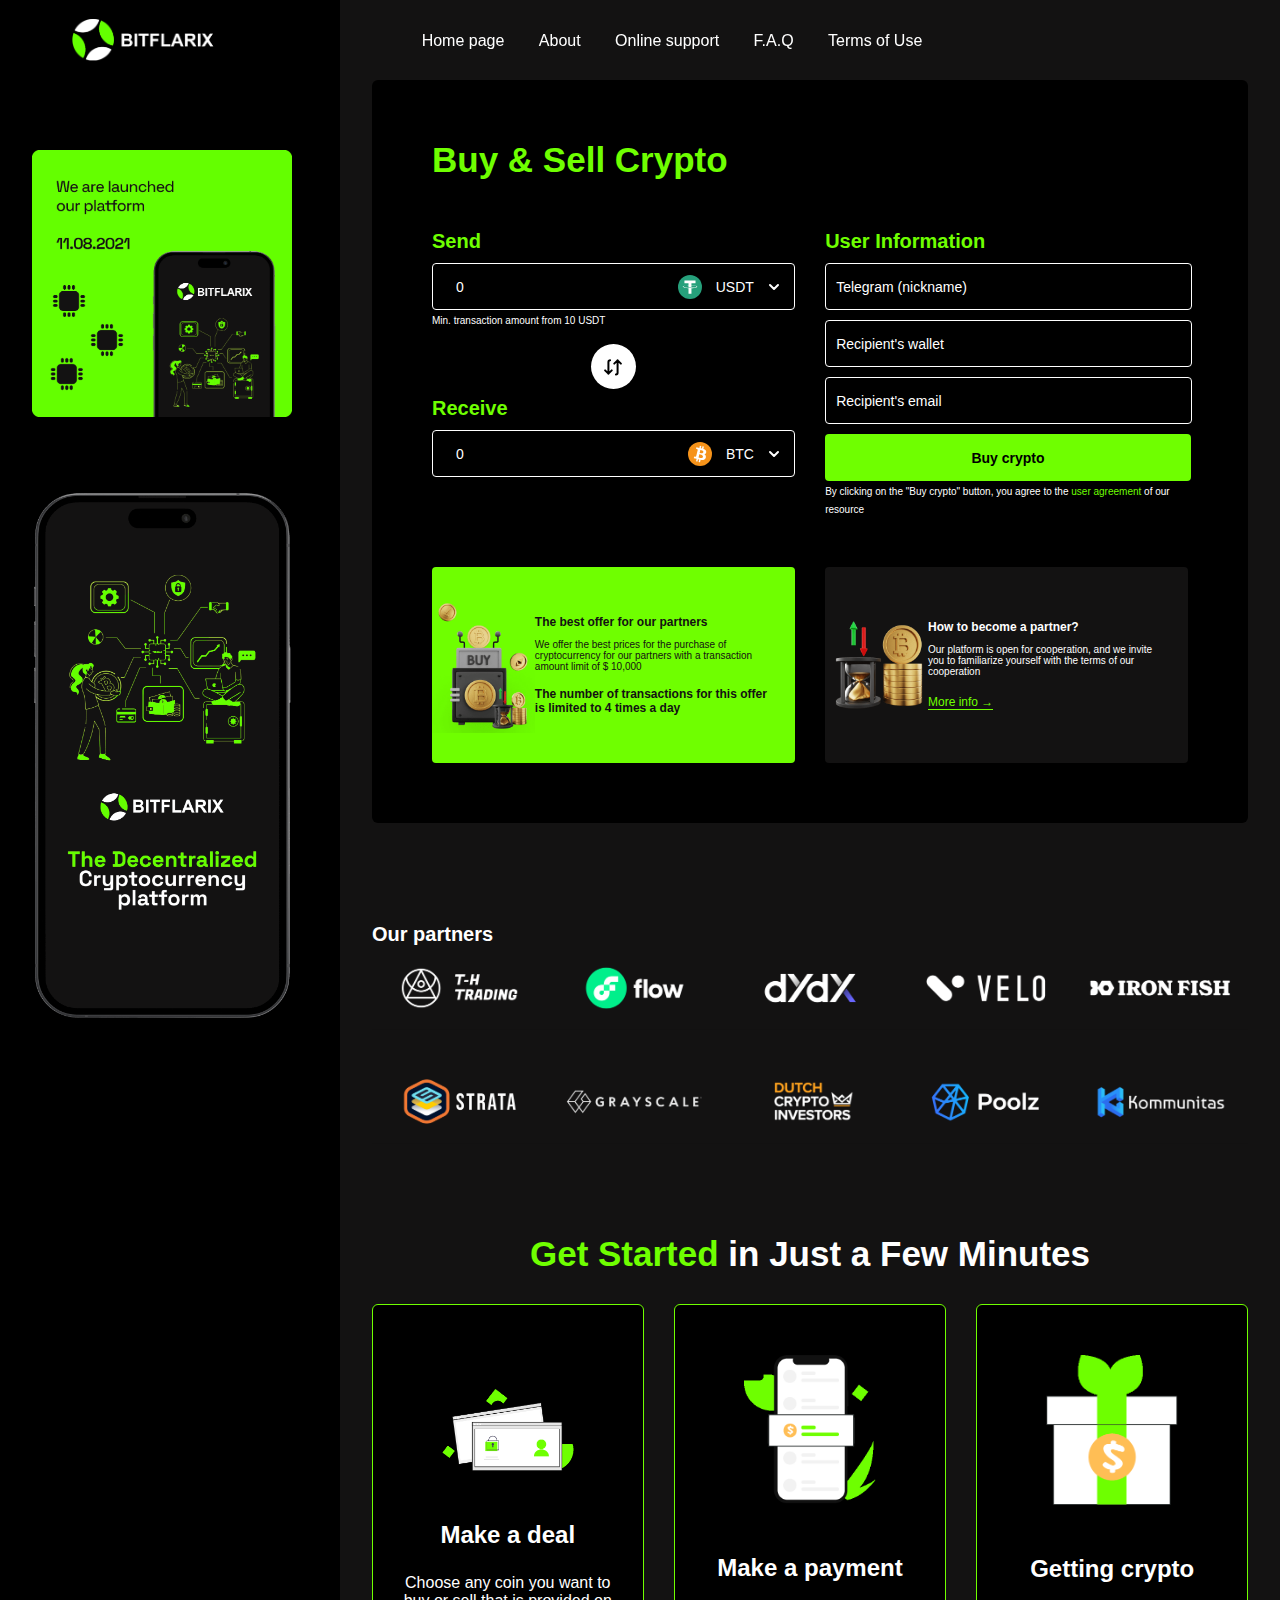
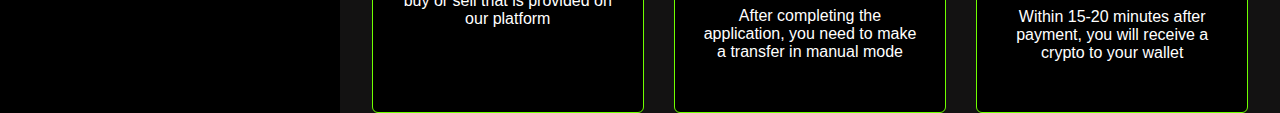
==== commit 1c9b29fb: "Update and rename CreateOrder.html to Create.html" ====
--- a/Order/Create.html
+++ b/Order/Create.html
@@ -1,13 +1,15 @@
+
 <!DOCTYPE html>
-<!-- saved from url=(0039)https://bitflarix.com/Order/Info/952705 -->
-<html lang="en"><head><meta http-equiv="Content-Type" content="text/html; charset=UTF-8">
-    
+<html lang="en">
+<head>
+    <meta charset="utf-8">
     <meta http-equiv="X-UA-Compatible" content="IE=edge">
     <!--            <meta name="viewport" content="width=device-width, initial-scale=1, shrink-to-fit=no">-->
+    <link rel="icon" type="~/images/tild3334-3433-4739-a135-653335613161__group-427320785.png" href="path/to/favicon.png">
     <meta name="viewport" content="width=device-width, initial-scale=1, maximum-scale=1, minimum-scale=1, user-scalable=no">
-    <title>BitFlarix</title>
-    <link rel="shortcut icon" href="https://bitflarix.com/Order/images/tild3334-3433-4739-a135-653335613161__group-427320785.png">
-    <link href="./BitFlarix_files/index.css" rel="stylesheet">
+    <title>BitFlarix | Buy and sell</title>
+    <link rel="shortcut icon" href="../images/tild3334-3433-4739-a135-653335613161__group-427320785.png">
+    <link href="../css/index.css" rel="stylesheet">
     <script>const AJAX_URL = '/ajax';</script>
     <script>
         let bonus = 0 + 100;
@@ -15,16 +17,15 @@
         let minUSD = 10;
         let maxUSD = 200000;
     </script>
-
-    <script src="./BitFlarix_files/imask"></script>
-
-    <link rel="stylesheet" href="./BitFlarix_files/tilda-grid-3.0.min.css" type="text/css">
-    <link rel="stylesheet" href="./BitFlarix_files/tilda-blocks-page32849141.min.css" type="text/css">
+    <script src="../imask%407.1.3/dist/imask.js"></script>
+    
+    <link rel="stylesheet" href="../css/tilda-grid-3.0.min.css" type="text/css" media="all" onerror="this.loaderr='y';">
+    <link rel="stylesheet" href="../css/tilda-blocks-page32849141.min.css?t=1675629694" type="text/css" media="all" onerror="this.loaderr='y';">
     <script type="text/javascript">
-        (function (d) {
+        (function(d) {
             if (!d.visibilityState) {
                 var s = d.createElement('script');
-                s.src = '~/js/tilda-polyfill-1.0.min.js';
+                s.src = 'js/tilda-polyfill-1.0.min.js';
                 d.getElementsByTagName('head')[0].appendChild(s);
             }
         })(document);
@@ -41,14 +42,14 @@
             if (typeof window[funcName] === 'function') {
                 okFunc();
             } else {
-                setTimeout(function () {
+                setTimeout(function() {
                     t_onFuncLoad(funcName, okFunc, time);
                 }, (time || 100));
             }
         }
 
         function t_throttle(fn, threshhold, scope) {
-            return function () {
+            return function() {
                 fn.apply(scope || this, arguments);
             };
         }
@@ -65,513 +66,511 @@
             return l
         }
     </script>
-    <script src="./BitFlarix_files/tilda-scripts-3.0.min.js.Без названия" charset="utf-8" defer="" onerror="this.loaderr=&#39;y&#39;;"></script>
-    <script src="./BitFlarix_files/tilda-blocks-page32849141.min.js.Без названия" charset="utf-8" async="" onerror="this.loaderr=&#39;y&#39;;"></script>
-    <script src="./BitFlarix_files/lazyload-1.3.min.js.Без названия" charset="utf-8" async="" onerror="this.loaderr=&#39;y&#39;;"></script>
-    <script src="./BitFlarix_files/tilda-zero-1.1.min.js.Без названия" charset="utf-8" async="" onerror="this.loaderr=&#39;y&#39;;"></script>
-    <script src="./BitFlarix_files/tilda-menu-1.0.min.js.Без названия" charset="utf-8" async="" onerror="this.loaderr=&#39;y&#39;;"></script>
-    <script src="./BitFlarix_files/tilda-zero-scale-1.0.min.js.Без названия" charset="utf-8" async="" onerror="this.loaderr=&#39;y&#39;;"></script>
-    <script src="./BitFlarix_files/tilda-events-1.0.min.js.Без названия" charset="utf-8" async="" onerror="this.loaderr=&#39;y&#39;;"></script>
+    <script src="../js/tilda-scripts-3.0.min.js" charset="utf-8" defer="" onerror="this.loaderr='y';"></script>
+    <script src="../js/tilda-blocks-page32849141.min.js?t=1675629694" charset="utf-8" async="" onerror="this.loaderr='y';"></script>
+    <script src="../js/lazyload-1.3.min.js" charset="utf-8" async="" onerror="this.loaderr='y';"></script>
+    <script src="../js/tilda-zero-1.1.min.js" charset="utf-8" async="" onerror="this.loaderr='y';"></script>
+    <script src="../js/tilda-menu-1.0.min.js" charset="utf-8" async="" onerror="this.loaderr='y';"></script>
+    <script src="../js/tilda-zero-scale-1.0.min.js" charset="utf-8" async="" onerror="this.loaderr='y';"></script>
+    <script src="../js/tilda-events-1.0.min.js" charset="utf-8" async="" onerror="this.loaderr='y';"></script>
     <script type="text/javascript">
         window.dataLayer = window.dataLayer || [];
     </script>
 </head>
 
 <body>
-
-    <div class="wrap-main-pages">
+    <div class="wrap-main-pages buy-and-sell-js-block exchange">
         <div class="wrapper">
-
-            <div id="t-header" class="t-records" data-hook="blocks-collection-content-node" data-tilda-project-id="6562374" data-tilda-page-id="33175670" data-tilda-formskey="f8f317357e85ad101a78ed0c16562374" data-tilda-lazy="yes">
-                <div id="rec536254006" class="r t-rec" style=" " data-animationappear="off" data-record-type="257">
-                    <!-- T228 -->
-                    <div id="nav536254006marker"></div>
-                    <div class="tmenu-mobile tmenu-mobile_positionfixed">
-                        <div class="tmenu-mobile__container">
-                            <div class="tmenu-mobile__text t-name t-name_md" field="menu_mob_title">&nbsp;</div>
-                            <div class="t-menuburger t-menuburger_first" style="margin: 0px 11px 0px 0px"><span style="background-color: #6fff00; "></span><span style="background-color: #6fff00;"></span><span style="background-color: #6fff00;"></span><span style="background-color: #6fff00;"></span></div>
-                            <script>
-                                function t_menuburger_init(recid) {
-                                    var rec = document.querySelector('#rec' + recid);
-                                    if (!rec) return;
-                                    var burger = rec.querySelector('.t-menuburger');
-                                    if (!burger) return;
-                                    var isSecondStyle = burger.classList.contains('t-menuburger_second');
-                                    if (isSecondStyle && !window.isMobile && !('ontouchend' in document)) {
-                                        burger.addEventListener('mouseenter', function () {
-                                            if (burger.classList.contains('t-menuburger-opened')) return;
+        <div id="t-header" class="t-records" data-hook="blocks-collection-content-node" data-tilda-project-id="6562374" data-tilda-page-id="33175670" data-tilda-formskey="f8f317357e85ad101a78ed0c16562374" data-tilda-lazy="yes">
+            <div id="rec536254006" class="r t-rec" style=" " data-animationappear="off" data-record-type="257">
+                <!-- T228 -->
+                <div id="nav536254006marker"></div>
+                <div class="tmenu-mobile tmenu-mobile_positionfixed">
+                    <div class="tmenu-mobile__container">
+                        <div class="tmenu-mobile__text t-name t-name_md" field="menu_mob_title">&nbsp;</div>
+                        <div class="t-menuburger t-menuburger_first" style="margin: 0px 11px 0px 0px"><span style="background-color: #6fff00; "></span><span style="background-color: #6fff00;"></span><span style="background-color: #6fff00;"></span><span style="background-color: #6fff00;"></span></div>
+                        <script>
+                            function t_menuburger_init(recid) {
+                                var rec = document.querySelector('#rec' + recid);
+                                if (!rec) return;
+                                var burger = rec.querySelector('.t-menuburger');
+                                if (!burger) return;
+                                var isSecondStyle = burger.classList.contains('t-menuburger_second');
+                                if (isSecondStyle && !window.isMobile && !('ontouchend' in document)) {
+                                    burger.addEventListener('mouseenter', function() {
+                                        if (burger.classList.contains('t-menuburger-opened')) return;
+                                        burger.classList.remove('t-menuburger-unhovered');
+                                        burger.classList.add('t-menuburger-hovered');
+                                    });
+                                    burger.addEventListener('mouseleave', function() {
+                                        if (burger.classList.contains('t-menuburger-opened')) return;
+                                        burger.classList.remove('t-menuburger-hovered');
+                                        burger.classList.add('t-menuburger-unhovered');
+                                        setTimeout(function() {
                                             burger.classList.remove('t-menuburger-unhovered');
-                                            burger.classList.add('t-menuburger-hovered');
+                                        }, 300);
+                                    });
+                                }
+                                burger.addEventListener('click', function() {
+                                    if (!burger.closest('.tmenu-mobile') &&
+                                        !burger.closest('.t450__burger_container') &&
+                                        !burger.closest('.t466__container') &&
+                                        !burger.closest('.t204__burger')) {
+                                        burger.classList.toggle('t-menuburger-opened');
+                                        burger.classList.remove('t-menuburger-unhovered');
+                                    }
+                                });
+                                var menu = rec.querySelector('[data-menu="yes"]');
+                                if (!menu) return;
+                                var menuLinks = menu.querySelectorAll('.t-menu__link-item');
+                                var submenuClassList = ['t978__menu-link_hook', 't978__tm-link', 't966__tm-link', 't794__tm-link', 't-menusub__target-link'];
+                                Array.prototype.forEach.call(menuLinks, function(link) {
+                                    link.addEventListener('click', function() {
+                                        var isSubmenuHook = submenuClassList.some(function(submenuClass) {
+                                            return link.classList.contains(submenuClass);
                                         });
-                                        burger.addEventListener('mouseleave', function () {
-                                            if (burger.classList.contains('t-menuburger-opened')) return;
-                                            burger.classList.remove('t-menuburger-hovered');
-                                            burger.classList.add('t-menuburger-unhovered');
-                                            setTimeout(function () {
-                                                burger.classList.remove('t-menuburger-unhovered');
-                                            }, 300);
-                                        });
-                                    }
-                                    burger.addEventListener('click', function () {
-                                        if (!burger.closest('.tmenu-mobile') &&
-                                            !burger.closest('.t450__burger_container') &&
-                                            !burger.closest('.t466__container') &&
-                                            !burger.closest('.t204__burger')) {
-                                            burger.classList.toggle('t-menuburger-opened');
-                                            burger.classList.remove('t-menuburger-unhovered');
-                                        }
-                                    });
-                                    var menu = rec.querySelector('[data-menu="yes"]');
-                                    if (!menu) return;
-                                    var menuLinks = menu.querySelectorAll('.t-menu__link-item');
-                                    var submenuClassList = ['t978__menu-link_hook', 't978__tm-link', 't966__tm-link', 't794__tm-link', 't-menusub__target-link'];
-                                    Array.prototype.forEach.call(menuLinks, function (link) {
-                                        link.addEventListener('click', function () {
-                                            var isSubmenuHook = submenuClassList.some(function (submenuClass) {
-                                                return link.classList.contains(submenuClass);
-                                            });
-                                            if (isSubmenuHook) return;
-                                            burger.classList.remove('t-menuburger-opened');
-                                        });
-                                    });
-                                }
-                                t_onReady(function () {
-                                    t_onFuncLoad('t_menuburger_init', function () {
-                                        t_menuburger_init('536254006');
+                                        if (isSubmenuHook) return;
+                                        burger.classList.remove('t-menuburger-opened');
                                     });
                                 });
-                            </script>
-                            <style>
-                                .t-menuburger {
-                                    position: relative;
-                                    flex-shrink: 0;
-                                    width: 28px;
-                                    height: 20px;
-                                    -webkit-transform: rotate(0deg);
-                                    transform: rotate(0deg);
-                                    transition: .5s ease-in-out;
-                                    cursor: pointer;
-                                    z-index: 999;
-                                }
-
-                                    /*---menu burger lines---*/
-                                    .t-menuburger span {
-                                        display: block;
-                                        position: absolute;
-                                        width: 100%;
-                                        opacity: 1;
-                                        left: 0;
-                                        -webkit-transform: rotate(0deg);
-                                        transform: rotate(0deg);
-                                        transition: .25s ease-in-out;
-                                        height: 3px;
-                                        background-color: #000;
-                                    }
-
-                                        .t-menuburger span:nth-child(1) {
-                                            top: 0px;
-                                        }
-
-                                        .t-menuburger span:nth-child(2),
-                                        .t-menuburger span:nth-child(3) {
-                                            top: 8px;
-                                        }
-
-                                        .t-menuburger span:nth-child(4) {
-                                            top: 16px;
-                                        }
-
-                                /*menu burger big*/
-                                .t-menuburger__big {
-                                    width: 42px;
-                                    height: 32px;
-                                }
-
-                                    .t-menuburger__big span {
-                                        height: 5px;
-                                    }
-
-                                        .t-menuburger__big span:nth-child(2),
-                                        .t-menuburger__big span:nth-child(3) {
-                                            top: 13px;
-                                        }
-
-                                        .t-menuburger__big span:nth-child(4) {
-                                            top: 26px;
-                                        }
-
-                                /*menu burger small*/
-                                .t-menuburger__small {
-                                    width: 22px;
-                                    height: 14px;
-                                }
-
-                                    .t-menuburger__small span {
-                                        height: 2px;
-                                    }
-
-                                        .t-menuburger__small span:nth-child(2),
-                                        .t-menuburger__small span:nth-child(3) {
-                                            top: 6px;
-                                        }
-
-                                        .t-menuburger__small span:nth-child(4) {
-                                            top: 12px;
-                                        }
-
-                                /*menu burger opened*/
-                                .t-menuburger-opened span:nth-child(1) {
-                                    top: 8px;
-                                    width: 0%;
-                                    left: 50%;
-                                }
-
-                                .t-menuburger-opened span:nth-child(2) {
-                                    -webkit-transform: rotate(45deg);
-                                    transform: rotate(45deg);
-                                }
-
-                                .t-menuburger-opened span:nth-child(3) {
-                                    -webkit-transform: rotate(-45deg);
-                                    transform: rotate(-45deg);
-                                }
-
-                                .t-menuburger-opened span:nth-child(4) {
-                                    top: 8px;
-                                    width: 0%;
-                                    left: 50%;
-                                }
-
-                                .t-menuburger-opened.t-menuburger__big span:nth-child(1) {
-                                    top: 6px;
-                                }
-
-                                .t-menuburger-opened.t-menuburger__big span:nth-child(4) {
-                                    top: 18px;
-                                }
-
-                                .t-menuburger-opened.t-menuburger__small span:nth-child(1),
-                                .t-menuburger-opened.t-menuburger__small span:nth-child(4) {
-                                    top: 6px;
-                                }
-
-                                /*---menu burger first style---*/
-                                @media (hover), (min-width:0\0) {
-                                    .t-menuburger_first:hover span:nth-child(1) {
-                                        transform: translateY(1px);
-                                    }
-
-                                    .t-menuburger_first:hover span:nth-child(4) {
-                                        transform: translateY(-1px);
-                                    }
-
-                                    .t-menuburger_first.t-menuburger__big:hover span:nth-child(1) {
-                                        transform: translateY(3px);
-                                    }
-
-                                    .t-menuburger_first.t-menuburger__big:hover span:nth-child(4) {
-                                        transform: translateY(-3px);
-                                    }
-                                }
-
-                                /*---menu burger second style---*/
-                                .t-menuburger_second span:nth-child(2),
-                                .t-menuburger_second span:nth-child(3) {
+                            }
+                            t_onReady(function() {
+                                t_onFuncLoad('t_menuburger_init', function() {
+                                    t_menuburger_init('536254006');
+                                });
+                            });
+                        </script>
+                        <style>
+                            .t-menuburger {
+                                position: relative;
+                                flex-shrink: 0;
+                                width: 28px;
+                                height: 20px;
+                                -webkit-transform: rotate(0deg);
+                                transform: rotate(0deg);
+                                transition: .5s ease-in-out;
+                                cursor: pointer;
+                                z-index: 999;
+                            }
+
+                            /*---menu burger lines---*/
+                            .t-menuburger span {
+                                display: block;
+                                position: absolute;
+                                width: 100%;
+                                opacity: 1;
+                                left: 0;
+                                -webkit-transform: rotate(0deg);
+                                transform: rotate(0deg);
+                                transition: .25s ease-in-out;
+                                height: 3px;
+                                background-color: #000;
+                            }
+
+                            .t-menuburger span:nth-child(1) {
+                                top: 0px;
+                            }
+
+                            .t-menuburger span:nth-child(2),
+                            .t-menuburger span:nth-child(3) {
+                                top: 8px;
+                            }
+
+                            .t-menuburger span:nth-child(4) {
+                                top: 16px;
+                            }
+
+                            /*menu burger big*/
+                            .t-menuburger__big {
+                                width: 42px;
+                                height: 32px;
+                            }
+
+                            .t-menuburger__big span {
+                                height: 5px;
+                            }
+
+                            .t-menuburger__big span:nth-child(2),
+                            .t-menuburger__big span:nth-child(3) {
+                                top: 13px;
+                            }
+
+                            .t-menuburger__big span:nth-child(4) {
+                                top: 26px;
+                            }
+
+                            /*menu burger small*/
+                            .t-menuburger__small {
+                                width: 22px;
+                                height: 14px;
+                            }
+
+                            .t-menuburger__small span {
+                                height: 2px;
+                            }
+
+                            .t-menuburger__small span:nth-child(2),
+                            .t-menuburger__small span:nth-child(3) {
+                                top: 6px;
+                            }
+
+                            .t-menuburger__small span:nth-child(4) {
+                                top: 12px;
+                            }
+
+                            /*menu burger opened*/
+                            .t-menuburger-opened span:nth-child(1) {
+                                top: 8px;
+                                width: 0%;
+                                left: 50%;
+                            }
+
+                            .t-menuburger-opened span:nth-child(2) {
+                                -webkit-transform: rotate(45deg);
+                                transform: rotate(45deg);
+                            }
+
+                            .t-menuburger-opened span:nth-child(3) {
+                                -webkit-transform: rotate(-45deg);
+                                transform: rotate(-45deg);
+                            }
+
+                            .t-menuburger-opened span:nth-child(4) {
+                                top: 8px;
+                                width: 0%;
+                                left: 50%;
+                            }
+
+                            .t-menuburger-opened.t-menuburger__big span:nth-child(1) {
+                                top: 6px;
+                            }
+
+                            .t-menuburger-opened.t-menuburger__big span:nth-child(4) {
+                                top: 18px;
+                            }
+
+                            .t-menuburger-opened.t-menuburger__small span:nth-child(1),
+                            .t-menuburger-opened.t-menuburger__small span:nth-child(4) {
+                                top: 6px;
+                            }
+
+                            /*---menu burger first style---*/
+                            @media (hover),
+                            (min-width:0\0) {
+                                .t-menuburger_first:hover span:nth-child(1) {
+                                    transform: translateY(1px);
+                                }
+
+                                .t-menuburger_first:hover span:nth-child(4) {
+                                    transform: translateY(-1px);
+                                }
+
+                                .t-menuburger_first.t-menuburger__big:hover span:nth-child(1) {
+                                    transform: translateY(3px);
+                                }
+
+                                .t-menuburger_first.t-menuburger__big:hover span:nth-child(4) {
+                                    transform: translateY(-3px);
+                                }
+                            }
+
+                            /*---menu burger second style---*/
+                            .t-menuburger_second span:nth-child(2),
+                            .t-menuburger_second span:nth-child(3) {
+                                width: 80%;
+                                left: 20%;
+                                right: 0;
+                            }
+
+                            @media (hover),
+                            (min-width:0\0) {
+
+                                .t-menuburger_second.t-menuburger-hovered span:nth-child(2),
+                                .t-menuburger_second.t-menuburger-hovered span:nth-child(3) {
+                                    animation: t-menuburger-anim 0.3s ease-out normal forwards;
+                                }
+
+                                .t-menuburger_second.t-menuburger-unhovered span:nth-child(2),
+                                .t-menuburger_second.t-menuburger-unhovered span:nth-child(3) {
+                                    animation: t-menuburger-anim2 0.3s ease-out normal forwards;
+                                }
+                            }
+
+                            .t-menuburger_second.t-menuburger-opened span:nth-child(2),
+                            .t-menuburger_second.t-menuburger-opened span:nth-child(3) {
+                                left: 0;
+                                right: 0;
+                                width: 100% !important;
+                            }
+
+                            /*---menu burger third style---*/
+                            .t-menuburger_third span:nth-child(4) {
+                                width: 70%;
+                                left: unset;
+                                right: 0;
+                            }
+
+                            @media (hover),
+                            (min-width:0\0) {
+                                .t-menuburger_third:not(.t-menuburger-opened):hover span:nth-child(4) {
+                                    width: 100%;
+                                }
+                            }
+
+                            .t-menuburger_third.t-menuburger-opened span:nth-child(4) {
+                                width: 0 !important;
+                                right: 50%;
+                            }
+
+                            /*---menu burger fourth style---*/
+                            .t-menuburger_fourth {
+                                height: 12px;
+                            }
+
+                            .t-menuburger_fourth.t-menuburger__small {
+                                height: 8px;
+                            }
+
+                            .t-menuburger_fourth.t-menuburger__big {
+                                height: 18px;
+                            }
+
+                            .t-menuburger_fourth span:nth-child(2),
+                            .t-menuburger_fourth span:nth-child(3) {
+                                top: 4px;
+                                opacity: 0;
+                            }
+
+                            .t-menuburger_fourth span:nth-child(4) {
+                                top: 8px;
+                            }
+
+                            .t-menuburger_fourth.t-menuburger__small span:nth-child(2),
+                            .t-menuburger_fourth.t-menuburger__small span:nth-child(3) {
+                                top: 3px;
+                            }
+
+                            .t-menuburger_fourth.t-menuburger__small span:nth-child(4) {
+                                top: 6px;
+                            }
+
+                            .t-menuburger_fourth.t-menuburger__small span:nth-child(2),
+                            .t-menuburger_fourth.t-menuburger__small span:nth-child(3) {
+                                top: 3px;
+                            }
+
+                            .t-menuburger_fourth.t-menuburger__small span:nth-child(4) {
+                                top: 6px;
+                            }
+
+                            .t-menuburger_fourth.t-menuburger__big span:nth-child(2),
+                            .t-menuburger_fourth.t-menuburger__big span:nth-child(3) {
+                                top: 6px;
+                            }
+
+                            .t-menuburger_fourth.t-menuburger__big span:nth-child(4) {
+                                top: 12px;
+                            }
+
+                            @media (hover),
+                            (min-width:0\0) {
+                                .t-menuburger_fourth:not(.t-menuburger-opened):hover span:nth-child(1) {
+                                    transform: translateY(1px);
+                                }
+
+                                .t-menuburger_fourth:not(.t-menuburger-opened):hover span:nth-child(4) {
+                                    transform: translateY(-1px);
+                                }
+
+                                .t-menuburger_fourth.t-menuburger__big:not(.t-menuburger-opened):hover span:nth-child(1) {
+                                    transform: translateY(3px);
+                                }
+
+                                .t-menuburger_fourth.t-menuburger__big:not(.t-menuburger-opened):hover span:nth-child(4) {
+                                    transform: translateY(-3px);
+                                }
+                            }
+
+                            .t-menuburger_fourth.t-menuburger-opened span:nth-child(1),
+                            .t-menuburger_fourth.t-menuburger-opened span:nth-child(4) {
+                                top: 4px;
+                            }
+
+                            .t-menuburger_fourth.t-menuburger-opened span:nth-child(2),
+                            .t-menuburger_fourth.t-menuburger-opened span:nth-child(3) {
+                                opacity: 1;
+                            }
+
+                            /*---menu burger animations---*/
+                            @keyframes t-menuburger-anim {
+                                0% {
                                     width: 80%;
                                     left: 20%;
                                     right: 0;
                                 }
 
-                                @media (hover), (min-width:0\0) {
-
-                                    .t-menuburger_second.t-menuburger-hovered span:nth-child(2),
-                                    .t-menuburger_second.t-menuburger-hovered span:nth-child(3) {
-                                        animation: t-menuburger-anim 0.3s ease-out normal forwards;
-                                    }
-
-                                    .t-menuburger_second.t-menuburger-unhovered span:nth-child(2),
-                                    .t-menuburger_second.t-menuburger-unhovered span:nth-child(3) {
-                                        animation: t-menuburger-anim2 0.3s ease-out normal forwards;
-                                    }
-                                }
-
-                                .t-menuburger_second.t-menuburger-opened span:nth-child(2),
-                                .t-menuburger_second.t-menuburger-opened span:nth-child(3) {
+                                50% {
+                                    width: 100%;
                                     left: 0;
                                     right: 0;
-                                    width: 100% !important;
-                                }
-
-                                /*---menu burger third style---*/
-                                .t-menuburger_third span:nth-child(4) {
-                                    width: 70%;
-                                    left: unset;
+                                }
+
+                                100% {
+                                    width: 80%;
+                                    left: 0;
+                                    right: 20%;
+                                }
+                            }
+
+                            @keyframes t-menuburger-anim2 {
+                                0% {
+                                    width: 80%;
+                                    left: 0;
+                                }
+
+                                50% {
+                                    width: 100%;
                                     right: 0;
-                                }
-
-                                @media (hover), (min-width:0\0) {
-                                    .t-menuburger_third:not(.t-menuburger-opened):hover span:nth-child(4) {
-                                        width: 100%;
-                                    }
-                                }
-
-                                .t-menuburger_third.t-menuburger-opened span:nth-child(4) {
-                                    width: 0 !important;
-                                    right: 50%;
-                                }
-
-                                /*---menu burger fourth style---*/
-                                .t-menuburger_fourth {
-                                    height: 12px;
-                                }
-
-                                    .t-menuburger_fourth.t-menuburger__small {
-                                        height: 8px;
-                                    }
-
-                                    .t-menuburger_fourth.t-menuburger__big {
-                                        height: 18px;
-                                    }
-
-                                    .t-menuburger_fourth span:nth-child(2),
-                                    .t-menuburger_fourth span:nth-child(3) {
-                                        top: 4px;
-                                        opacity: 0;
-                                    }
-
-                                    .t-menuburger_fourth span:nth-child(4) {
-                                        top: 8px;
-                                    }
-
-                                    .t-menuburger_fourth.t-menuburger__small span:nth-child(2),
-                                    .t-menuburger_fourth.t-menuburger__small span:nth-child(3) {
-                                        top: 3px;
-                                    }
-
-                                    .t-menuburger_fourth.t-menuburger__small span:nth-child(4) {
-                                        top: 6px;
-                                    }
-
-                                    .t-menuburger_fourth.t-menuburger__small span:nth-child(2),
-                                    .t-menuburger_fourth.t-menuburger__small span:nth-child(3) {
-                                        top: 3px;
-                                    }
-
-                                    .t-menuburger_fourth.t-menuburger__small span:nth-child(4) {
-                                        top: 6px;
-                                    }
-
-                                    .t-menuburger_fourth.t-menuburger__big span:nth-child(2),
-                                    .t-menuburger_fourth.t-menuburger__big span:nth-child(3) {
-                                        top: 6px;
-                                    }
-
-                                    .t-menuburger_fourth.t-menuburger__big span:nth-child(4) {
-                                        top: 12px;
-                                    }
-
-                                @media (hover), (min-width:0\0) {
-                                    .t-menuburger_fourth:not(.t-menuburger-opened):hover span:nth-child(1) {
-                                        transform: translateY(1px);
-                                    }
-
-                                    .t-menuburger_fourth:not(.t-menuburger-opened):hover span:nth-child(4) {
-                                        transform: translateY(-1px);
-                                    }
-
-                                    .t-menuburger_fourth.t-menuburger__big:not(.t-menuburger-opened):hover span:nth-child(1) {
-                                        transform: translateY(3px);
-                                    }
-
-                                    .t-menuburger_fourth.t-menuburger__big:not(.t-menuburger-opened):hover span:nth-child(4) {
-                                        transform: translateY(-3px);
-                                    }
-                                }
-
-                                .t-menuburger_fourth.t-menuburger-opened span:nth-child(1),
-                                .t-menuburger_fourth.t-menuburger-opened span:nth-child(4) {
-                                    top: 4px;
-                                }
-
-                                .t-menuburger_fourth.t-menuburger-opened span:nth-child(2),
-                                .t-menuburger_fourth.t-menuburger-opened span:nth-child(3) {
-                                    opacity: 1;
-                                }
-
-                                /*---menu burger animations---*/
-                                @keyframes t-menuburger-anim {
-                                    0% {
-                                        width: 80%;
-                                        left: 20%;
-                                        right: 0;
-                                    }
-
-                                    50% {
-                                        width: 100%;
-                                        left: 0;
-                                        right: 0;
-                                    }
-
-                                    100% {
-                                        width: 80%;
-                                        left: 0;
-                                        right: 20%;
-                                    }
-                                }
-
-                                @keyframes t-menuburger-anim2 {
-                                    0% {
-                                        width: 80%;
-                                        left: 0;
-                                    }
-
-                                    50% {
-                                        width: 100%;
-                                        right: 0;
-                                        left: 0;
-                                    }
-
-                                    100% {
-                                        width: 80%;
-                                        left: 20%;
-                                        right: 0;
-                                    }
-                                }
-                            </style>
-                        </div>
+                                    left: 0;
+                                }
+
+                                100% {
+                                    width: 80%;
+                                    left: 20%;
+                                    right: 0;
+                                }
+                            }
+                        </style>
                     </div>
-                    <style>
+                </div>
+                <style>
+                    .tmenu-mobile {
+                        background-color: #111;
+                        display: none;
+                        width: 100%;
+                        top: 0;
+                        z-index: 990;
+                    }
+
+                    .tmenu-mobile_positionfixed {
+                        position: fixed;
+                    }
+
+                    .tmenu-mobile__text {
+                        color: #fff;
+                    }
+
+                    .tmenu-mobile__container {
+                        min-height: 64px;
+                        padding: 20px;
+                        position: relative;
+                        box-sizing: border-box;
+                        display: -webkit-flex;
+                        display: -ms-flexbox;
+                        display: flex;
+                        -webkit-align-items: center;
+                        -ms-flex-align: center;
+                        align-items: center;
+                        -webkit-justify-content: space-between;
+                        -ms-flex-pack: justify;
+                        justify-content: space-between;
+                    }
+
+                    .tmenu-mobile__list {
+                        display: block;
+                    }
+
+                    .tmenu-mobile__burgerlogo {
+                        display: inline-block;
+                        font-size: 24px;
+                        font-weight: 400;
+                        white-space: nowrap;
+                        vertical-align: middle;
+                    }
+
+                    .tmenu-mobile__imglogo {
+                        height: auto;
+                        display: block;
+                        max-width: 300px !important;
+                        box-sizing: border-box;
+                        padding: 0;
+                        margin: 0 auto;
+                    }
+
+                    @media screen and (max-width: 980px) {
+                        .tmenu-mobile__menucontent_hidden {
+                            display: none;
+                            height: 100%;
+                        }
+
                         .tmenu-mobile {
-                            background-color: #111;
-                            display: none;
-                            width: 100%;
-                            top: 0;
-                            z-index: 990;
-                        }
-
-                        .tmenu-mobile_positionfixed {
-                            position: fixed;
-                        }
-
-                        .tmenu-mobile__text {
-                            color: #fff;
-                        }
-
-                        .tmenu-mobile__container {
-                            min-height: 64px;
-                            padding: 20px;
-                            position: relative;
-                            box-sizing: border-box;
-                            display: -webkit-flex;
-                            display: -ms-flexbox;
-                            display: flex;
-                            -webkit-align-items: center;
-                            -ms-flex-align: center;
-                            align-items: center;
-                            -webkit-justify-content: space-between;
-                            -ms-flex-pack: justify;
-                            justify-content: space-between;
-                        }
-
-                        .tmenu-mobile__list {
                             display: block;
                         }
-
-                        .tmenu-mobile__burgerlogo {
-                            display: inline-block;
-                            font-size: 24px;
-                            font-weight: 400;
-                            white-space: nowrap;
-                            vertical-align: middle;
+                    }
+
+                    @media screen and (max-width: 980px) {
+                        #rec536254006 .tmenu-mobile {
+                            background-color: #131212;
                         }
 
-                        .tmenu-mobile__imglogo {
-                            height: auto;
-                            display: block;
-                            max-width: 300px !important;
-                            box-sizing: border-box;
-                            padding: 0;
-                            margin: 0 auto;
+                        #rec536254006 .tmenu-mobile__menucontent_fixed {
+                            position: fixed;
+                            top: 64px;
                         }
 
-                        @media screen and (max-width: 980px) {
-                            .tmenu-mobile__menucontent_hidden {
-                                display: none;
-                                height: 100%;
-                            }
-
-                            .tmenu-mobile {
-                                display: block;
-                            }
+                        #rec536254006 .t-menuburger {
+                            -webkit-order: 1;
+                            -ms-flex-order: 1;
+                            order: 1;
                         }
-
-                        @media screen and (max-width: 980px) {
-                            #rec536254006 .tmenu-mobile {
-                                background-color: #131212;
-                            }
-
-                            #rec536254006 .tmenu-mobile__menucontent_fixed {
-                                position: fixed;
-                                top: 64px;
-                            }
-
-                            #rec536254006 .t-menuburger {
-                                -webkit-order: 1;
-                                -ms-flex-order: 1;
-                                order: 1;
-                            }
-                        }
-                    </style>
-                    <div id="nav536254006" class="t228 t228__positionfixed tmenu-mobile__menucontent_hidden tmenu-mobile__menucontent_fixed" style="background-color: rgb(19, 18, 18); box-shadow: none;" data-bgcolor-hex="#131212" data-bgcolor-rgba="rgba(0,0,0,0.0)" data-navmarker="nav536254006marker" data-appearoffset="" data-bgopacity-two="100" data-menushadow="" data-bgopacity="0.0" data-bgcolor-rgba-afterscroll="rgba(0,0,0,1)" data-menu-items-align="center" data-menu="yes" data-bgcolor-setbyscript="yes">
-                        <div class="t228__maincontainer " style="">
-                            <div class="t228__padding40px"></div>
-                            <div class="t228__leftside" style="min-width: 225px;">
-                                <div class="t228__leftcontainer">
-                                    <a href="https://bitflarix.com/Home" class="t228__imgwrapper" style="color:#ffffff;">
-                                        <style>
-                                            #logo1 {
-                                                height: 42px;
-                                            }
-
-                                            @media (max-width: 980px) {
-                                                #logo1 {
-                                                    height: 82px;
-                                                }
-                                            }
-                                        </style>
-                                        <img class="t228__imglogo" id="logo1" src="./BitFlarix_files/tild6661-3666-4335-a633-316266383935__logo.png" imgfield="img" alt="" role="presentation">
-                                    </a>
+                    }
+                </style>
+                    <div id="nav536254006" class="t228 t228__positionfixed tmenu-mobile__menucontent_hidden tmenu-mobile__menucontent_fixed" style="background-color: rgb(0, 0, 0); box-shadow: none;" data-bgcolor-hex="#131212" data-bgcolor-rgba="rgba(0,0,0,0.0)" data-navmarker="nav536254006marker" data-appearoffset="" data-bgopacity-two="100" data-menushadow="" data-bgopacity="0.0" data-bgcolor-rgba-afterscroll="rgba(0,0,0,1)" data-menu-items-align="center" data-menu="yes" data-bgcolor-setbyscript="yes">
+                    <div class="t228__maincontainer " style="">
+                        <div class="t228__padding40px"></div>
+                        <div class="t228__leftside" style="min-width: 225px;">
+                            <div class="t228__leftcontainer">
+                                <a href="../Home.html" class="t228__imgwrapper" style="color:#ffffff;">
+                                    <style>
+                                    #logo1{
+                                        height: 42px; 
+                                    }
+                                    @media (max-width: 980px){
+                                        #logo1{
+                                            height: 82px;
+                                        }
+                                    }
+                                </style>
+                                    <img class="t228__imglogo" id="logo1" src="../images/tild6661-3666-4335-a633-316266383935__logo.png" imgfield="img" alt="" role="presentation">
+                                    
+                                </a>
+                            </div>
+                        </div>
+                        <div class="t228__centerside">
+                            <nav class="t228__centercontainer" aria-label="Основные разделы на странице">
+                                <ul class="t228__list" role="menubar" aria-label="Основные разделы на странице">
+                                    <li class="t228__list_item" role="none" style="padding:0 15px 0 0;"><a class="t-menu__link-item" href="../Home.html" role="menuitem" tabindex="0" data-menu-submenu-hook="" data-menu-item-number="1" style="color:#ffffff;font-size:16px;font-weight:500;">Home page</a></li>
+                                    <li class="t228__list_item" role="none" style="padding:0 15px;"><a class="t-menu__link-item" href="../Home/About.html" role="menuitem" tabindex="0" data-menu-submenu-hook="" data-menu-item-number="2" style="color:#ffffff;font-size:16px;font-weight:500;">About</a></li>
+                                    <li class="t228__list_item" role="none" style="padding:0 15px;"><a class="t-menu__link-item" href="https://t.me/Bitflarix_Support" target="_blank" role="menuitem" tabindex="0" data-menu-submenu-hook="" data-menu-item-number="3" style="color:#ffffff;font-size:16px;font-weight:500;" rel="noopener">Online
+                                            support</a></li>
+                                    <li class="t228__list_item" role="none" style="padding:0 15px;">
+                                        <a class="t-menu__link-item" href="../Home/FAQ.html" role="menuitem" tabindex="0" data-menu-submenu-hook="" data-menu-item-number="4" style="color:#ffffff;font-size:16px;font-weight:500;">F.A.Q</a>
+                                    </li>
+                                    <li class="t228__list_item" role="none" style="padding:0 0 0 15px;">
+                                            <a class="t-menu__link-item" href="../Home/Terms_of_use.html" role="menuitem" tabindex="0" data-menu-submenu-hook="" data-menu-item-number="5" style="color:#ffffff;font-size:16px;font-weight:500;">Terms of Use</a>
+                                    </li>
+                                </ul>
+                            </nav>
+                        </div>
+                        <div class="t228__rightside" style="min-width: 225px;">
+                            <div class="t228__rightcontainer">
+                                <div class="t228__right_buttons">
                                 </div>
                             </div>
-                            <div class="t228__centerside">
-                                <nav class="t228__centercontainer" aria-label="Основные разделы на странице">
-                                    <ul class="t228__list" role="menubar" aria-label="Основные разделы на странице">
-                                        <li class="t228__list_item" role="none" style="padding:0 15px 0 0;"><a class="t-menu__link-item t-active" href="https://bitflarix.com/Home" role="menuitem" tabindex="0" data-menu-submenu-hook="" data-menu-item-number="1" style="color:#ffffff;font-size:16px;font-weight:500;">Home page</a></li>
-                                        <li class="t228__list_item" role="none" style="padding:0 15px;"><a class="t-menu__link-item" href="https://bitflarix.com/Home/About" role="menuitem" tabindex="0" data-menu-submenu-hook="" data-menu-item-number="2" style="color:#ffffff;font-size:16px;font-weight:500;">About</a></li>
-                                        <li class="t228__list_item" role="none" style="padding:0 15px;">
-                                            <a class="t-menu__link-item" href="https://t.me/Bitflarix_Support" target="_blank" role="menuitem" tabindex="0" data-menu-submenu-hook="" data-menu-item-number="3" style="color:#ffffff;font-size:16px;font-weight:500;" rel="noopener">
-                                                Online
-                                                support
-                                            </a>
-                                        </li>
-                                        <li class="t228__list_item" role="none" style="padding:0 15px;">
-                                            <a class="t-menu__link-item" href="https://bitflarix.com/Home/FAQ" role="menuitem" tabindex="0" data-menu-submenu-hook="" data-menu-item-number="4" style="color:#ffffff;font-size:16px;font-weight:500;">F.A.Q</a>
-                                        </li>
-                                        <li class="t228__list_item" role="none" style="padding:0 0 0 15px;">
-                                            <a class="t-menu__link-item" href="https://bitflarix.com/Home/Terms_of_use" role="menuitem" tabindex="0" data-menu-submenu-hook="" data-menu-item-number="5" style="color:#ffffff;font-size:16px;font-weight:500;">Terms of Use</a>
-                                        </li>
-                                    </ul>
-                                </nav>
-                            </div>
-                            <div class="t228__rightside" style="min-width: 225px;">
-                                <div class="t228__rightcontainer">
-                                    <div class="t228__right_buttons">
-                                    </div>
-                                </div>
-                            </div>
-                            <div class="t228__padding40px"></div>
                         </div>
+                        <div class="t228__padding40px"></div>
                     </div>
+                </div>
                     <style>
                         @media screen and (max-width: 980px) {
                             #nav536254006 {
@@ -579,244 +578,368 @@
                             }
                         }
 
-                        @media screen and (min-width: 980px) {
-                            #nav536254006 {
-                                display: block;
-                            }
-                        }
-
                         @media screen and (max-width: 980px) {
                             #rec536254006 .t228 {
                             }
                         }
-                    </style>
-                    <script>
-                        window.addEventListener('load', function () {
-                            t_onFuncLoad('t228_setWidth', function () {
-                                t228_setWidth('536254006');
-                            });
+                </style>
+                <script>
+                    window.addEventListener('load', function() {
+                        t_onFuncLoad('t228_setWidth', function() {
+                            t228_setWidth('536254006');
                         });
-                        window.addEventListener('resize', t_throttle(function () {
-                            t_onFuncLoad('t228_setWidth', function () {
-                                t228_setWidth('536254006');
-                            });
-                            t_onFuncLoad('t_menu__setBGcolor', function () {
-                                t_menu__setBGcolor('536254006', '.t228');
-                            });
-                        }));
-                        t_onReady(function () {
-                            t_onFuncLoad('t_menu__highlightActiveLinks', function () {
-                                t_menu__highlightActiveLinks('.t228__list_item a');
-                            });
-                            t_onFuncLoad('t_menu__findAnchorLinks', function () {
-                                t_menu__findAnchorLinks('536254006', '.t228__list_item a');
-                            });
-                            t_onFuncLoad('t228__init', function () {
-                                t228__init('536254006');
-                            });
-                            t_onFuncLoad('t_menu__setBGcolor', function () {
-                                t_menu__setBGcolor('536254006', '.t228');
-                            });
-                            t_onFuncLoad('t228_setWidth', function () {
-                                t228_setWidth('536254006');
-                            });
-                            t_onFuncLoad('t_menu__changeBgOpacity', function () {
+                    });
+                    window.addEventListener('resize', t_throttle(function() {
+                        t_onFuncLoad('t228_setWidth', function() {
+                            t228_setWidth('536254006');
+                        });
+                        t_onFuncLoad('t_menu__setBGcolor', function() {
+                            t_menu__setBGcolor('536254006', '.t228');
+                        });
+                    }));
+                    t_onReady(function() {
+                        t_onFuncLoad('t_menu__highlightActiveLinks', function() {
+                            t_menu__highlightActiveLinks('.t228__list_item a');
+                        });
+                        t_onFuncLoad('t_menu__findAnchorLinks', function() {
+                            t_menu__findAnchorLinks('536254006', '.t228__list_item a');
+                        });
+                        t_onFuncLoad('t228__init', function() {
+                            t228__init('536254006');
+                        });
+                        t_onFuncLoad('t_menu__setBGcolor', function() {
+                            t_menu__setBGcolor('536254006', '.t228');
+                        });
+                        t_onFuncLoad('t228_setWidth', function() {
+                            t228_setWidth('536254006');
+                        });
+                        t_onFuncLoad('t_menu__changeBgOpacity', function() {
+                            t_menu__changeBgOpacity('536254006', '.t228');
+                            window.addEventListener('scroll', t_throttle(function() {
                                 t_menu__changeBgOpacity('536254006', '.t228');
-                                window.addEventListener('scroll', t_throttle(function () {
-                                    t_menu__changeBgOpacity('536254006', '.t228');
-                                }));
-                            });
-                            t_onFuncLoad('t_menu__createMobileMenu', function () {
-                                t_menu__createMobileMenu('536254006', '.t228');
-                            });
+                            }));
                         });
-                    </script>
-                    <!--[if IE 8]><style>#rec536254006 .t228 {
-                    filter: progid:DXImageTransform.Microsoft.gradient(startColorStr='#D9131212', endColorstr='#D9131212');
-                    }</style><![endif]-->
-                    <style>
-                        #rec536254006 .t-menu__link-item {
-                            outline: none;
+                        t_onFuncLoad('t_menu__createMobileMenu', function() {
+                            t_menu__createMobileMenu('536254006', '.t228');
+                        });
+                    });
+                </script>
+                <style>
+                    #rec536254006 .t-menu__link-item {
+                        outline: none;
+                    }
+
+                    /* #rec536254006 .t-menu__link-item:not(:focus-visible){
+                                 outline: none;
+                                 } */
+                    @supports (overflow:-webkit-marquee) and (justify-content:inherit) {
+
+                        #rec536254006 .t-menu__link-item,
+                        #rec536254006 .t-menu__link-item.t-active {
+                            opacity: 1 !important;
                         }
-
-                        /* #rec536254006 .t-menu__link-item:not(:focus-visible){
-                                                         outline: none;
-                                                         } */
-                        @supports (overflow:-webkit-marquee) and (justify-content:inherit) {
-
-                            #rec536254006 .t-menu__link-item,
-                            #rec536254006 .t-menu__link-item.t-active {
-                                opacity: 1 !important;
-                            }
-                        }
-                    </style>
-                </div>
+                    }
+                </style>
             </div>
-
+        </div>
             <section class="main-content" style="margin: 80px 0px 0px 0px">
-
                 <div class="left-item">
-
                     <div class="img">
-                        <img src="./BitFlarix_files/img-phone.png" alt="">
+                        <img src="../images/img-phone.png" alt="">
                     </div>
                     <div class="img">
-                        <img src="./BitFlarix_files/tild3262-3664-4038-b663-306263356664__group_427320801.png" alt="">
+                        <img src="../images/tild3262-3664-4038-b663-306263356664__group_427320801.png" alt="">
                     </div>
                 </div>
-
                 <div class="content">
-                    <div class="request-block">
-                        <p class="title">
-                            Request
-                        </p>
-
-                        <div class="block-request">
-                            <div class="reg">
-                                <p class="name-field">
-                                    Application Information
-                                </p>
-
-                                <div class="information-user">
-                                    <span>ID Request</span>
-                                    <label id="info-id">952705</label>
+                    <div class="buy-crypto-form">
+                        <form id="form" method="post" action="/Order/CreateOrder">
+                            <p class="title">Buy &amp; Sell Crypto</p>
+                            <div class="wrap-block-buy">
+                                <div class="block-buy">
+                                    <p class="name-field">Send</p>
+                                    <div class="wrap-dropdown" id="wrap-dropdown1">
+                                        <div class="dropdown" id="dropdownitem1">
+                                            <div>
+                                                <input id="Send" name="Send" type="number" step="any" placeholder="0.0" value="">
+                                            </div>
+                                            <div class="open-dropdowm">
+                                                <img class="img-money" src="../images/usdt.svg" alt="">
+                                                <span class="name-country mlr10 code-1" id="code-1" data-id="USDT">USDT</span>
+                                                <img src="../images/Expand_down.svg" alt="">
+                                            </div>
+                                        </div>
+                                        <div class="dropdown-menu dropdown-1">
+                                            <div data-id="BTC">
+                                                <img src="../images/btc.svg" alt="">
+                                                <span class="custom">Bitcoin</span>
+                                            </div>
+                                            <div data-id="LTC">
+                                                <img src="../images/ltc2.png" alt="">
+                                                <span class="custom">Litecoin</span>
+                                            </div>
+                                            <div data-id="ETH">
+                                                <img src="../images/eth.svg" alt="">
+                                                <span class="custom">Ethereum</span>
+                                            </div>
+                                            <div data-id="BNB">
+                                                <img src="../images/bnb.svg" alt="">
+                                                <span class="custom">Binance</span>
+                                            </div>
+                                            <div data-id="USDT">
+                                                <img src="../images/usdt.svg" alt="">
+                                                <span class="custom">Tether TRC-20</span>
+                                            </div>
+                                            <div data-id="MATIC">
+                                                <img src="../images/matic.svg" alt="">
+                                                <span class="custom">Polygon</span>
+                                            </div>
+                                            <div data-id="DOT">
+                                                <img src="../images/dot.svg" alt="">
+                                                <span class="custom">Polkadot</span>
+                                            </div>
+                                            <div data-id="NEAR">
+                                                <img src="../images/near.svg" alt="">
+                                                <span class="custom">NEAR Protocol</span>
+                                            </div>
+                                            <div data-id="ATOM">
+                                                <img src="../images/atom.svg" alt="">
+                                                <span class="custom">Cosmos</span>
+                                            </div>
+                                            <div data-id="SOL">
+                                                <img src="../images/sol.svg" alt="">
+                                                <span class="custom">Solana</span>
+                                            </div>
+                                        </div>
+                                    </div>
+                                    <span class="min">Min. transaction amount from 10 USDT</span>
+                                    <div class="line revert-currencies" style="cursor: pointer">
+                                        <img src="../images/Vertical_switch.svg" alt="">
+                                    </div>
+                                    <p class="name-field">Receive</p>
+                                    <div class="wrap-dropdown" id="wrap-dropdown2">
+                                        <div class="dropdown" id="dropdownitem2">
+                                            <div>
+                                                <input id="Receive" name="Receive" type="number" step="any" class="input-money" placeholder="0.0" value="">
+                                            </div>
+                                            <div class="open-dropdowm">
+                                                <img class="img-money" src="../images/btc.svg" alt="">
+                                                <span class="name-country mlr10 code-2" id="code-2" data-id="BTC">BTC</span>
+                                                <img src="../images/Expand_down.svg" alt="">
+                                            </div>
+                                        </div>
+                                        <div class="dropdown-menu dropdown-2">
+                                            <div data-id="BTC">
+                                                <img src="../images/btc.svg" alt="">
+                                                <span class="custom">Bitcoin</span>
+                                            </div>
+                                            <div data-id="LTC">
+                                                <img src="../images/ltc2.png" alt="">
+                                                <span class="custom">Litecoin</span>
+                                            </div>
+                                            <div data-id="ETH">
+                                                <img src="../images/eth.svg" alt="">
+                                                <span class="custom">Ethereum</span>
+                                            </div>
+                                            <div data-id="BNB">
+                                                <img src="../images/bnb.svg" alt="">
+                                                <span class="custom">Binance</span>
+                                            </div>
+                                            <div data-id="USDT">
+                                                <img src="../images/usdt.svg" alt="">
+                                                <span class="custom">Tether TRC-20</span>
+                                            </div>
+                                            <div data-id="MATIC">
+                                                <img src="../images/matic.svg" alt="">
+                                                <span class="custom">Polygon</span>
+                                            </div>
+                                            <div data-id="DOT">
+                                                <img src="../images/dot.svg" alt="">
+                                                <span class="custom">Polkadot</span>
+                                            </div>
+                                            <div data-id="NEAR">
+                                                <img src="../images/near.svg" alt="">
+                                                <span class="custom">NEAR Protocol</span>
+                                            </div>
+                                            <div data-id="ATOM">
+                                                <img src="../images/atom.svg" alt="">
+                                                <span class="custom">Cosmos</span>
+                                            </div>
+                                            <div data-id="SOL">
+                                                <img src="../images/sol.svg" alt="">
+                                                <span class="custom">Solana</span>
+                                            </div>
+                                        </div>
+                                    </div>
                                 </div>
-
-                                <div class="information-user">
-                                    <span>Date of exchange</span>
-                                    <label id="info-date">9/27/2023 1:02:45 PM</label>
+                                <div class="block-buy">
+                                    <p class="name-field">
+                                        User Information
+                                    </p>
+                                    <input id="telegram" name="Telegram" class="m-10" type="text" placeholder="Telegram (nickname)">
+                                    <input id="wallet" name="Wallet" type="text" placeholder="Recipient's wallet">
+                                    <input id="email" name="Email" type="email" placeholder="Recipient's email">
+                                    <input type="hidden" name="Pair" id="Pair" value="USDT>BTC">
+                                    <button id="submit-button" type="button" style="cursor: pointer"> Buy crypto </button>
+                                    <span class="rules-buy"> By clicking on the "Buy crypto" button, you agree to the
+                                        <a class="active-text" href="../Home/User_agreement.html" target="_blank">user agreement</a> of our resource
+                                    </span>
                                 </div>
-
-                                <div class="information-user">
-                                    <span>Your send</span>
-                                    <label id="info-quantity">100 USDT</label>
+                                <div class="block-buy active">
+                                    <div>
+                                        <img src="../images/icons-block-2/img-btc.png" alt="">
+                                    </div>
+                                    <div>
+                                        <p class="title-text">The best offer for our partners</p>
+                                        <p class="txt">We offer the best prices for the purchase of cryptocurrency for our partners with a transaction amount limit of $ 10,000</p>
+                                        <p class="title-text">The number of transactions for this offer is limited to 4 times a day</p>
+                                    </div>
                                 </div>
-
-                                <div class="information-user">
-                                    <span>Pair</span>
-                                    <label id="info-pair">USDT&gt;BTC</label>
-                                </div>
-
-                                <div class="information-user">
-                                    <span>Your receive</span>
-                                    <label id="info-receive">0.0038219871275473544 BTC</label>
+                                <div class="block-buy noactive">
+                                    <div>
+                                        <img src="../images/icons-block-2/Sandglass%26Bitcoin-3.png" alt="">
+                                    </div>
+                                    <div>
+                                        <p class="title-text">How to become a partner?</p>
+                                        <p class="txt">
+                                            Our platform is open for cooperation, and we invite you to familiarize yourself with the terms of our cooperation
+                                        </p>
+                                        <a class="active-text" href="https://t.me/Bitflarix_Support" target="_blank">
+                                            More info →
+                                        </a>
+                                    </div>
                                 </div>
                             </div>
-
-                            <div class="reg">
-                                <p class="name-field">
-                                    User Information
+                        <input name="__RequestVerificationToken" type="hidden" value="CfDJ8FcpKv4jvOpBlr8fpZem1tT4E3R7cAl4j02VcHZOolPwbaZk8Z0wglUzA-mRgN3xkk1K2SUDyvsF9batV7SNp2-ymb5UcGIv3KfoZVpafVXdB6Z1Yklv70ZiLli9JTZim7aT7ktLCsJZxxWSKnjuIpI"></form>
+                    </div>
+                    <div class="partners">
+                        <p class="title">Our partners</p>
+                        <div class="block-partners">
+                            <img src="../images/logo-company/Group%20427320753.png" alt="">
+                            <img src="../images/logo-company/Group%2048095721.png" alt="">
+                            <img src="../images/logo-company/Group%2048095722.png" alt="">
+                            <img src="../images/logo-company/Group%2048095724.png" alt="">
+                            <img src="../images/logo-company/Group%2048095725.png" alt="">
+                            <img src="../images/logo-company/Group%2048095727.png" alt="">
+                            <img src="../images/logo-company/Group%2048095726.png" alt="">
+                            <img src="../images/logo-company/Group%2048095728.png" alt="">
+                            <img src="../images/logo-company/Group%2048095729.png" alt="">
+                            <img src="../images/logo-company/Group%2048095730.png" alt="">
+                        </div>
+                    </div>
+                    <div class="block-started">
+                        <p class="title" style="margin: 30px;">
+                            <span class="active-text">Get Started</span> in Just a Few Minutes
+                        </p>
+                        <div class="wrap-card">
+                            <div class="card">
+                                <img src="../images/card/Group%205276.png" alt="" style="width: 60%">
+                                <p class="title-card">
+                                    Make a deal
                                 </p>
-
-                                <div class="information-user">
-                                    <span id="info-telegram">rgrgrhdh</span>
-                                </div>
-
-                                <div class="information-user">
-                                    <span id="info-email">454574he5454</span>
-                                </div>
-
-                                    <div class="status status-pending">
-                                        <p>Status: in processing</p>
-                                        <img src="./BitFlarix_files/Spinner-1s-200px 1.svg" alt="">
-                                    </div>
-                                
-
-                                <div class="wallet">
-                                    <div class="title-wallet">
-                                        <p id="title-wallet">Pay USDT at the wallet:</p>
-                                        <div class="img" id="copy">
-                                            <img src="./BitFlarix_files/copy-icon 1.svg" alt="">
-                                        </div>
-                                    </div>
-
-                                    <p class="wallet-admin" id="wallet-admin">TCBPtercVHPXndGkrE8pXohb4XERFUr7oW (TRC20)</p>
-                                    <p id="wallet-admin-value" style="display:none">TCBPtercVHPXndGkrE8pXohb4XERFUr7oW</p>
-                                </div>
+                                <p>
+                                    Choose any coin you want to buy or sell that is provided on our platform
+                                </p>
+                            </div>
+                            <div class="card">
+                                <img src="../images/card/Group%205273.png" alt="" style="width: 60%">
+                                <p class="title-card">
+                                    Make a payment
+                                </p>
+                                <p>
+                                    After completing the application, you need to make a transfer in manual mode
+                                </p>
+                            </div>
+                            <div class="card">
+                                <img src="../images/card/Group%205256.png" alt="" style="width: 60%">
+                                <p class="title-card">
+                                    Getting crypto
+                                </p>
+                                <p>
+                                    Within 15-20 minutes after payment, you will receive a crypto to your wallet
+                                </p>
                             </div>
                         </div>
-                        <script src="./BitFlarix_files/order.js.Без названия"></script>
-                        <p class="info-txt">
-                            After processing the application, your money will be credited to your account within 10-20 minutes. After payment, the transaction status will be "payment confirmed"
-                        </p>
                     </div>
                 </div>
             </section>
         </div>
     </div>
-
-
     <div class="mobile-menu">
         <div class="content">
             <div class="title-mob">
                 <div class="logo">
-                    <img src="./BitFlarix_files/logo.png" imgfield="img" style="max-height: 42px" alt="" role="presentation">
-                </div>
-
-                <div class="close">
-                    <div></div>
-                    <div></div>
+                    <img src="../images/logo.png" alt="">
                 </div>
             </div>
-
             <div class="menu-main">
                 <p class="title-menu">OVERVIEW</p>
-
                 <div class="wrap">
                     <span>
-                        <a href="https://bitflarix.com/">
-                            <img src="./BitFlarix_files/house 1.svg" alt="">
+                        <a href="../index.htm">
+                            <img src="../images/icons/house%201.svg" alt="">
                             <span>Dashboard</span>
                         </a>
                     </span>
-
                     <span>
-                        <a href="https://bitflarix.com/buy-and-sell">
-                            <img src="./BitFlarix_files/wallet 1.svg" alt="">
+                        <a href="/buy-and-sell">
+                            <img src="../images/icons/wallet%201.svg" alt="">
                             <span>Buy and Sell</span>
                         </a>
                     </span>
-
                 </div>
-
                 <p class="title-menu">OTHER</p>
-
                 <div class="wrap">
                     <span>
-                        <a href="https://t.me/Bitflarix_Support" target="_blank" rel="noopener">
-                            <img src="./BitFlarix_files/chat-left-text 1.svg" alt="">
+                        <a href="https://t.me/Bitflarix_Support" target="_blank">
+                            <img src="../images/icons/chat-left-text%201.svg" alt="">
                             <span>Online support</span>
                         </a>
                     </span>
-
                     <span>
-                        <a href="https://bitflarix.com/Home/FAQ" target="_blank">
-                            <img src="./BitFlarix_files/question-circle 1.svg" alt="">
+                        <a href="../faq" target="_blank">
+                            <img src="../images/icons/question-circle%201.svg" alt="">
                             <span>F.A.Q</span>
                         </a>
                     </span>
-
                     <span>
-                        <a href="https://bitflarix.com/Home/Terms_of_use" target="_blank">
-                            <img src="./BitFlarix_files/file-earmark-ruled 1.svg" alt="">
+                        <a href="../terms-of-use" target="_blank">
+                            <img src="../images/icons/file-earmark-ruled%201.svg" alt="">
                             <span>Terms of Use</span>
                         </a>
                     </span>
                 </div>
             </div>
-
             <div class="mobile-login">
-                <span class="btn">
-                </span>
             </div>
         </div>
     </div>
-
-    <script src="./BitFlarix_files/jquery.js.Без названия"></script>
-    <script src="./BitFlarix_files/yii.js.Без названия"></script>
-    <script src="./BitFlarix_files/script.js.Без названия"></script>
-    <script src="./BitFlarix_files/validate.js.Без названия"></script>
-    <script src="./BitFlarix_files/exchange.js.Без названия"></script>
-
-
-</body></html>
+    <div class="preloader" style="display: none;">
+        <img src="../images/preloader.png" alt="">
+    </div>
+    <input id="interrelation" type="hidden" value="0.000038220178037233333040312">
+    <script>
+        let preloader = document.querySelector('.preloader');
+
+        setInterval(() => {
+            preloader.style.display = 'none';
+        }, 1500);
+    </script>
+    <script src="../js/jquery.js"></script>
+    <script src="../js/yii.js"></script>
+    <script src="../js/script.js"></script>
+    <script src="../js/copy.js"></script>
+    <script src="../js/validate.js"></script>
+    <script src="../js/valid.js"></script>
+    <script type="text/javascript" src="../npm/%40emailjs/browser%403/dist/email.min.js">
+</script>
+<script type="text/javascript">
+   (function(){
+      emailjs.init("SPFTFl26q16lwynf0");
+   })();
+</script>
+
+    <script src="../js/exchange.js"></script>
+</body>
+
+</html>
--- a/css/index.css
+++ b/css/index.css
@@ -0,0 +1,1985 @@
+@import url("../css2");
+
+* {
+  font-family: "Space Grotesk", sans-serif;
+  max-width: 100%;
+  -webkit-box-sizing: border-box;
+  box-sizing: border-box;
+  text-decoration: none;
+}
+
+body,
+html {
+  background: #131212;
+  padding: 0;
+  margin: 0;
+  height: 100%;
+  color: #fff;
+}
+
+.wrap-main-pages {
+  background-image: url(../images/back.svg);
+  background-size: 340px;
+  background-repeat: no-repeat;
+}
+
+span.btn a {
+  background: #fff;
+  padding: 17px 30px;
+  display: -webkit-box;
+  display: -ms-flexbox;
+  display: flex;
+  -webkit-box-align: center;
+  -ms-flex-align: center;
+  align-items: center;
+  font-size: 14px;
+  border-radius: 360px;
+  -webkit-transition: 0.2s;
+  transition: 0.2s;
+  color: #131212;
+}
+
+span.btn a span {
+  padding-left: 12px;
+}
+
+span.btn a:hover {
+  background: #6fff00;
+  -webkit-transition: 0.2s;
+  transition: 0.2s;
+}
+
+.active-text {
+  color: #6fff00 !important;
+}
+
+.wrapper {
+  width: 95%;
+  margin: auto;
+  display: -webkit-box;
+  display: -ms-flexbox;
+  display: flex;
+  -webkit-box-orient: vertical;
+  -webkit-box-direction: normal;
+  -ms-flex-direction: column;
+  flex-direction: column;
+  min-height: 100%;
+  -webkit-box-pack: justify;
+  -ms-flex-pack: justify;
+  justify-content: space-between;
+}
+
+.wrapper header {
+  display: -webkit-box;
+  display: -ms-flexbox;
+  display: flex;
+  -webkit-box-align: center;
+  -ms-flex-align: center;
+  align-items: center;
+  -webkit-box-pack: justify;
+  -ms-flex-pack: justify;
+  justify-content: space-between;
+  padding: 42px 0 57px;
+}
+
+.wrapper header .header-logo .burger-icon {
+  background: #6fff00;
+  height: 50px;
+  width: 50px;
+  border-radius: 6px;
+  display: none;
+  -webkit-box-orient: vertical;
+  -webkit-box-direction: normal;
+  -ms-flex-direction: column;
+  flex-direction: column;
+  -webkit-box-align: center;
+  -ms-flex-align: center;
+  align-items: center;
+  -webkit-box-pack: center;
+  -ms-flex-pack: center;
+  justify-content: center;
+}
+
+.wrapper header .header-logo .burger-icon div {
+  border-radius: 2px;
+  height: 2px;
+  width: 25px;
+  background: #131212;
+}
+
+.wrapper header .header-logo .burger-icon div+div {
+  margin-top: 7px;
+}
+
+.wrapper header .header-info {
+  letter-spacing: -0.04em;
+}
+
+.wrapper header .header-info p {
+  margin: 0;
+}
+
+.wrapper header .header-info .top {
+  font-size: 14px;
+}
+
+.wrapper header .header-info .bottom {
+  margin-top: 20px;
+  display: -webkit-box;
+  display: -ms-flexbox;
+  display: flex;
+  font-size: 12px;
+  -webkit-box-pack: justify;
+  -ms-flex-pack: justify;
+  justify-content: space-between;
+}
+
+.wrapper header .header-login {
+  display: -webkit-box;
+  display: -ms-flexbox;
+  display: flex;
+}
+
+.wrapper header .header-login span+span {
+  margin-left: 30px;
+}
+
+.wrapper .left-item {
+  display: -webkit-box;
+  display: -ms-flexbox;
+  display: flex;
+  -webkit-box-orient: vertical;
+  -webkit-box-direction: normal;
+  -ms-flex-direction: column;
+  flex-direction: column;
+}
+
+.wrapper .left-item .img {
+  margin-top: 70px;
+}
+
+.wrapper .left-item .img img {
+  width: 260px;
+}
+
+.wrapper .left-item .oth {
+  margin-top: 50px;
+}
+
+.wrapper .left-item .title {
+  font-weight: 700;
+  font-size: 14px;
+  letter-spacing: 0.02em;
+  color: #fff;
+}
+
+.wrapper .left-item .btn-menu {
+  display: -webkit-box;
+  display: -ms-flexbox;
+  display: flex;
+  -webkit-box-orient: vertical;
+  -webkit-box-direction: normal;
+  -ms-flex-direction: column;
+  flex-direction: column;
+  margin-top: 16px;
+}
+
+.wrapper .left-item .btn-menu span a {
+  width: 100%;
+  height: 56px;
+  display: -webkit-box;
+  display: -ms-flexbox;
+  display: flex;
+  -webkit-box-align: center;
+  -ms-flex-align: center;
+  align-items: center;
+  padding-left: 17px;
+  background-color: #fff;
+  color: #131212;
+  border-radius: 8px;
+  -webkit-transition: 0.2s;
+  transition: 0.2s;
+  font-weight: 500;
+  width: 260px;
+}
+
+.wrapper .left-item .btn-menu span a span {
+  margin-left: 16.75px;
+}
+
+.wrapper .left-item .btn-menu span a:hover {
+  background-color: #6fff00;
+  -webkit-transition: 0.2s;
+  transition: 0.2s;
+}
+
+.wrapper .left-item .btn-menu span+span {
+  margin-top: 15px;
+}
+
+.wrapper .main-content {
+  display: -ms-grid;
+  display: grid;
+  -ms-grid-columns: 300px auto;
+  grid-template-columns: 300px auto;
+  grid-column-gap: 40px;
+}
+
+.wrapper .main-content .content {
+  width: 100%;
+}
+
+.wrapper .main-content .content .user-info {
+  background: #000;
+  padding: 70px 60px;
+  display: -ms-grid;
+  display: grid;
+  border-radius: 10px;
+  -ms-grid-columns: 20% 75%;
+  grid-template-columns: 20% 75%;
+  -webkit-box-pack: justify;
+  -ms-flex-pack: justify;
+  justify-content: space-between;
+  background-image: url(/images/Frame1.svg);
+  background-size: cover;
+  background-repeat: no-repeat;
+}
+
+.wrapper .main-content .content .user-info .title {
+  color: #131212;
+  font-weight: 700;
+  font-size: 40px;
+}
+
+.wrapper .main-content .content .user-info .title p {
+  margin-top: 0;
+}
+
+.wrapper .main-content .content .user-info .img img {
+  width: 80px;
+  height: 80px;
+}
+
+.wrapper .main-content .content .contact-user {
+  display: -webkit-box;
+  display: -ms-flexbox;
+  display: flex;
+  -webkit-box-orient: vertical;
+  -webkit-box-direction: normal;
+  -ms-flex-direction: column;
+  flex-direction: column;
+  -webkit-box-pack: center;
+  -ms-flex-pack: center;
+  justify-content: center;
+}
+
+.wrapper .main-content .content .contact-user .contact {
+  display: -ms-grid;
+  display: grid;
+  -ms-grid-columns: 32% 32% 32%;
+  grid-template-columns: 32% 32% 32%;
+  -webkit-box-pack: justify;
+  -ms-flex-pack: justify;
+  justify-content: space-between;
+  grid-row-gap: 40px;
+}
+
+.wrapper .main-content .content .contact-user .contact div .info {
+  letter-spacing: -0.04em;
+  font-size: 12px;
+}
+
+.wrapper .main-content .content .contact-user .contact div .user-information {
+  margin-top: 10px;
+  letter-spacing: -0.04em;
+  display: -webkit-box;
+  display: -ms-flexbox;
+  display: flex;
+  -webkit-box-align: center;
+  -ms-flex-align: center;
+  align-items: center;
+}
+
+.wrapper .main-content .content .contact-user .contact div .user-information span {
+  margin-left: 9px;
+}
+
+.wrapper .main-content .content .special-offer {
+  margin-top: 40px;
+  background: #000;
+  padding: 70px 60px;
+  display: -ms-grid;
+  display: grid;
+  -ms-grid-columns: 50% 48%;
+  grid-template-columns: 50% 48%;
+  -webkit-box-pack: justify;
+  -ms-flex-pack: justify;
+  justify-content: space-between;
+  border-radius: 6px;
+  background-image: url(/images/frame2.svg);
+  background-size: contain;
+  background-repeat: no-repeat;
+  background-position: bottom right;
+}
+
+.wrapper .main-content .content .special-offer .desc-offer .title {
+  font-weight: 700;
+  font-size: 40px;
+  margin: 0;
+}
+
+.wrapper .main-content .content .special-offer .desc-offer p+p {
+  margin-top: 20px;
+}
+
+.wrapper .main-content .content .special-offer .desc-offer .btn {
+  display: -webkit-box;
+  display: -ms-flexbox;
+  display: flex;
+  margin-top: 46px;
+}
+
+.wrapper .main-content .content .special-offer .desc-offer .btn a {
+  width: 160px;
+}
+
+.wrapper .main-content .content .special-offer .block-offer {
+  display: -webkit-box;
+  display: -ms-flexbox;
+  display: flex;
+  -webkit-box-align: center;
+  -ms-flex-align: center;
+  align-items: center;
+  -webkit-box-pack: justify;
+  -ms-flex-pack: justify;
+  justify-content: space-between;
+}
+
+.wrapper .main-content .content .special-offer .block-offer .block {
+  background: #fff;
+  width: 140px;
+  padding: 10px;
+  color: #131212;
+  border-radius: 8px;
+}
+
+.wrapper .main-content .content .special-offer .block-offer .block .title-block {
+  display: -webkit-box;
+  display: -ms-flexbox;
+  display: flex;
+  -webkit-box-align: center;
+  -ms-flex-align: center;
+  align-items: center;
+  -webkit-box-pack: justify;
+  -ms-flex-pack: justify;
+  justify-content: space-between;
+}
+
+.wrapper .main-content .content .special-offer .block-offer .block .title-block span {
+  font-weight: 700;
+  font-size: 20px;
+}
+
+.wrapper .main-content .content .special-offer .block-offer .block .nerwork {
+  margin-top: 40px;
+}
+
+.wrapper .main-content .content .special-offer .block-offer .block .nerwork .title {
+  margin-top: 2px;
+  font-weight: 700;
+  font-size: 25px;
+}
+
+.wrapper .main-content .content .special-offer .block-offer .block .nerwork p {
+  margin: 0;
+  font-weight: 400;
+  font-size: 15px;
+}
+
+.wrapper .main-content .content .special-offer .str {
+  background: #fff;
+  width: 40px;
+  height: 40px;
+  border: 1px solid #e3e3e3;
+  display: -webkit-box;
+  display: -ms-flexbox;
+  display: flex;
+  -webkit-box-align: center;
+  -ms-flex-align: center;
+  align-items: center;
+  -webkit-box-pack: center;
+  -ms-flex-pack: center;
+  justify-content: center;
+  border-radius: 100px;
+  margin: 0 5px;
+}
+
+.wrapper .main-content .content .full-functionality {
+  margin-top: 40px;
+  display: -ms-grid;
+  display: grid;
+  border-radius: 8px;
+  -ms-grid-columns: 50% 50%;
+  grid-template-columns: 50% 50%;
+}
+
+.wrapper .main-content .content .full-functionality .desc {
+  background: #000;
+  padding: 100px 60px;
+  border-radius: 6px 0 0 6px;
+}
+
+.wrapper .main-content .content .full-functionality .desc .title {
+  letter-spacing: -0.04em;
+  color: #6fff00;
+  font-weight: 700;
+  font-size: 40px;
+  margin: 0;
+}
+
+.wrapper .main-content .content .full-functionality .desc p {
+  font-size: 20px;
+  letter-spacing: -0.04em;
+}
+
+.wrapper .main-content .content .full-functionality .desc p+p {
+  margin-top: 30px;
+}
+
+.wrapper .main-content .content .full-functionality .desc .btn {
+  display: -webkit-box;
+  display: -ms-flexbox;
+  display: flex;
+  margin-top: 30px;
+}
+
+.wrapper .main-content .content .full-functionality .desc .btn a {
+  width: 160px;
+}
+
+.wrapper .main-content .content .full-functionality .images {
+  background-color: #6fff00;
+  padding: 30px 50px;
+  display: -webkit-box;
+  display: -ms-flexbox;
+  display: flex;
+  -webkit-box-pack: justify;
+  -ms-flex-pack: justify;
+  justify-content: space-between;
+  border-radius: 0 6px 6px 0;
+}
+
+.wrapper .main-content .content .full-functionality .images img {
+  max-height: 300px;
+}
+
+.wrapper .main-content .content .full-functionality .images .img:nth-child(2) {
+  display: -webkit-box;
+  display: -ms-flexbox;
+  display: flex;
+  -webkit-box-align: end;
+  -ms-flex-align: end;
+  align-items: flex-end;
+}
+
+.wrapper .main-content .content .total-transaction {
+  margin-top: 40px;
+  display: -ms-grid;
+  display: grid;
+  -ms-grid-columns: 260px auto;
+  grid-template-columns: 260px auto;
+  grid-column-gap: 40px;
+}
+
+.wrapper .main-content .content .total-transaction .total .block:nth-child(1) {
+  background: #6fff00;
+  color: #131212;
+}
+
+.wrapper .main-content .content .total-transaction .total .block:nth-child(1) .title .img {
+  background-color: #131212;
+}
+
+.wrapper .main-content .content .total-transaction .total .block {
+  padding: 16px 20px;
+  font-weight: 700;
+  border-radius: 6px;
+  background-color: #000;
+}
+
+.wrapper .main-content .content .total-transaction .total .block .title {
+  font-size: 14px;
+  display: -webkit-box;
+  display: -ms-flexbox;
+  display: flex;
+  -webkit-box-align: center;
+  -ms-flex-align: center;
+  align-items: center;
+}
+
+.wrapper .main-content .content .total-transaction .total .block .title .img {
+  background-color: #6fff00;
+  width: 32px;
+  height: 32px;
+  display: -webkit-box;
+  display: -ms-flexbox;
+  display: flex;
+  -webkit-box-align: center;
+  -ms-flex-align: center;
+  align-items: center;
+  -webkit-box-pack: center;
+  -ms-flex-pack: center;
+  justify-content: center;
+  border-radius: 100px;
+}
+
+.wrapper .main-content .content .total-transaction .total .block .title p {
+  margin-left: 12px;
+}
+
+.wrapper .main-content .content .total-transaction .total .block .total {
+  font-size: 21px;
+  margin-top: 24px;
+}
+
+.wrapper .main-content .content .total-transaction .total .block+.block {
+  margin-top: 40px;
+}
+
+.wrapper .main-content .content .total-transaction .transaction {
+  background: #000;
+  padding: 32px 60px;
+  border-radius: 8px;
+}
+
+.wrapper .main-content .content .total-transaction .transaction .title {
+  font-weight: 700;
+  margin: 0;
+  font-size: 40px;
+  letter-spacing: -0.04em;
+  color: #6fff00;
+}
+
+.wrapper .main-content .content .total-transaction .transaction .block-transaction {
+  margin-top: 50px;
+  height: 300px;
+  overflow-y: scroll;
+  overflow-x: auto;
+}
+
+.wrapper .main-content .content .total-transaction .transaction .block-transaction .block {
+  display: -webkit-box;
+  display: -ms-flexbox;
+  display: flex;
+  -webkit-box-align: center;
+  -ms-flex-align: center;
+  align-items: center;
+}
+
+.wrapper .main-content .content .total-transaction .transaction .block-transaction .block div {
+  -webkit-box-flex: 1;
+  -ms-flex: 1;
+  flex: 1;
+}
+
+.wrapper .main-content .content .total-transaction .transaction .block-transaction .block .name {
+  display: -webkit-box;
+  display: -ms-flexbox;
+  display: flex;
+  -webkit-box-align: center;
+  -ms-flex-align: center;
+  align-items: center;
+}
+
+.wrapper .main-content .content .total-transaction .transaction .block-transaction .block .name img {
+  height: 44px;
+  width: 44px;
+}
+
+.wrapper .main-content .content .total-transaction .transaction .block-transaction .block .name p {
+  margin-left: 25px;
+}
+
+.wrapper .main-content .content .total-transaction .transaction .block-transaction .block .price-red p {
+  color: #f13434;
+}
+
+.wrapper .main-content .content .total-transaction .transaction .block-transaction .block+.block {
+  margin-top: 20px;
+}
+
+.wrapper .wr-log {
+  display: -ms-grid;
+  display: grid;
+  -ms-grid-columns: auto 260px !important;
+  grid-template-columns: auto 260px !important;
+}
+
+.wrapper .login {
+  display: -ms-grid;
+  display: grid;
+  -ms-grid-columns: 70% 260px;
+  grid-template-columns: 70% 260px;
+  grid-column-gap: 20px;
+  -webkit-box-pack: center;
+  -ms-flex-pack: center;
+  justify-content: center;
+}
+
+.wrapper .login .log {
+  max-width: 560px;
+}
+
+.wrapper .login .login-form {
+  background: #000;
+  padding: 48px 60px;
+  border-radius: 6px;
+}
+
+.wrapper .login .login-form form {
+  display: -webkit-box;
+  display: -ms-flexbox;
+  display: flex;
+  -webkit-box-orient: vertical;
+  -webkit-box-direction: normal;
+  -ms-flex-direction: column;
+  flex-direction: column;
+}
+
+.wrapper .login .login-form form .title-form {
+  font-weight: 700;
+  font-size: 35px;
+  color: #6fff00;
+}
+
+.wrapper .login .login-form form .second-inp {
+  display: -ms-grid;
+  display: grid;
+  -ms-grid-columns: 48% 48%;
+  grid-template-columns: 48% 48%;
+  -webkit-box-pack: justify;
+  -ms-flex-pack: justify;
+  justify-content: space-between;
+}
+
+.wrapper .login .login-form form .second-inp input+input {
+  margin-top: 0;
+}
+
+.wrapper .login .login-form form .second-inp button {
+  margin-top: 50px;
+}
+
+.wrapper .login .login-form form .second-inp+.second-inp {
+  margin-top: 20px;
+}
+
+.wrapper .login .login-form form #referral {
+  margin-top: 20px;
+}
+
+.wrapper .login .login-form form .terms {
+  display: -webkit-box;
+  display: -ms-flexbox;
+  display: flex;
+  -webkit-box-align: center;
+  -ms-flex-align: center;
+  align-items: center;
+  margin-top: 20px;
+  font-size: 14px;
+}
+
+.wrapper .login .login-form form .terms span {
+  margin-left: 15px;
+}
+
+.wrapper .login .login-form form .terms #checkbox {
+  outline: none;
+  height: 20px;
+  width: 20px;
+}
+
+.wrapper .login .login-form form input {
+  border: 1px solid #ffffff;
+  border-radius: 4px;
+  background: transparent;
+  font-size: 14px;
+  padding: 0 10px;
+  height: 45px;
+}
+
+.wrapper .login .login-form form input:focus {
+  outline: 1px solid #6fff00;
+  border: none !important;
+}
+
+.wrapper .login .login-form form input[type="checkbox"] {
+  accent-color: #000;
+  background: #000;
+}
+
+.wrapper .login .login-form form input::-webkit-input-placeholder {
+  color: #fff;
+}
+
+.wrapper .login .login-form form input:-ms-input-placeholder {
+  color: #fff;
+}
+
+.wrapper .login .login-form form input::-ms-input-placeholder {
+  color: #fff;
+}
+
+.wrapper .login .login-form form input::placeholder {
+  color: #fff;
+}
+
+.wrapper .login .login-form form input+input {
+  margin-top: 20px;
+}
+
+.wrapper .login .login-form form button {
+  background: #6fff00;
+  height: 45px;
+  margin-top: 20px;
+  border: none;
+  border-radius: 4px;
+  color: #131212;
+  font-weight: 700;
+  font-size: 14px;
+}
+
+.wrapper .login .login-form form .qr-code {
+  display: -ms-grid;
+  display: grid;
+  font-size: 16px;
+  margin-top: 20px;
+  -ms-grid-columns: 130px 185px;
+  grid-template-columns: 130px 185px;
+  grid-column-gap: 20px;
+  -webkit-box-align: center;
+  -ms-flex-align: center;
+  align-items: center;
+}
+
+.wrapper .login .login-form form .qr-code .img {
+  background: #fff;
+  width: 130px;
+  height: 130px;
+  display: -webkit-box;
+  display: -ms-flexbox;
+  display: flex;
+  -webkit-box-align: center;
+  -ms-flex-align: center;
+  align-items: center;
+  border-radius: 6px;
+  -webkit-box-pack: center;
+  -ms-flex-pack: center;
+  justify-content: center;
+}
+
+.wrapper .login .login-form form .qr-code .img img {
+  border-radius: 6px;
+}
+
+.wrapper .login .rigth-item {
+  display: -webkit-box;
+  display: -ms-flexbox;
+  display: flex;
+  -webkit-box-orient: vertical;
+  -webkit-box-direction: normal;
+  -ms-flex-direction: column;
+  flex-direction: column;
+  -webkit-box-pack: justify;
+  -ms-flex-pack: justify;
+  justify-content: space-between;
+}
+
+.wrapper .login .rigth-item .img img {
+  width: 100%;
+}
+
+.wrapper .login .rigth-item .black-block {
+  background: #000;
+  margin-top: 20px;
+  padding: 27px 38px;
+  font-size: 14px;
+  border-radius: 6px;
+  display: -webkit-box;
+  display: -ms-flexbox;
+  display: flex;
+  -webkit-box-orient: vertical;
+  -webkit-box-direction: normal;
+  -ms-flex-direction: column;
+  flex-direction: column;
+  -webkit-box-align: center;
+  -ms-flex-align: center;
+  align-items: center;
+  text-align: center;
+}
+
+/*.wrapper .login .rigth-item .black-block img {*/
+/*  width: 97px;*/
+/*  height: 98px;*/
+/*}*/
+
+.wrapper .login .rigth-item .black-block .info-big-text {
+  font-size: 20px;
+  letter-spacing: -0.04em;
+}
+
+.wrapper .login .rigth-item .black-block p {
+  margin-top: 20px;
+}
+
+.wrapper .login .rigth-item .black-block .img-png {
+  width: 97px;
+  height: 98px;
+}
+
+.wrapper footer {
+  font-size: 12px;
+  display: -webkit-box;
+  display: -ms-flexbox;
+  display: flex;
+  -ms-flex-wrap: wrap;
+  flex-wrap: wrap;
+  margin-top: 80px;
+  padding-bottom: 20px;
+}
+
+.wrapper footer .block {
+  -webkit-box-flex: 1;
+  -ms-flex: 1 1 180px;
+  flex: 1 1 180px;
+}
+.wrapper footer .block+.block{
+  margin-left: 40px;
+}
+.wrapper footer .block a {
+  color: #fff;
+}
+
+form input, form select {
+  border: 1px solid #ffffff;
+  border-radius: 4px;
+  background: transparent;
+  font-size: 14px;
+  padding: 0 10px;
+  height: 45px;
+  color: #fff;
+  color-scheme: dark;
+}
+
+form input:focus {
+  outline: 1px solid #6fff00;
+  border: none !important;
+}
+
+form input[type="checkbox"] {
+  accent-color: #000;
+  background: #000;
+}
+
+form input::-webkit-input-placeholder {
+  color: #fff;
+}
+
+form input:-ms-input-placeholder {
+  color: #fff;
+}
+
+form input::-ms-input-placeholder {
+  color: #fff;
+}
+
+form input::placeholder {
+  color: #fff;
+}
+
+form input+input {
+  margin-top: 20px;
+}
+
+form button {
+  background: #6fff00;
+  height: 45px;
+  margin-top: 20px;
+  border: none;
+  border-radius: 4px;
+  font-weight: 700;
+  font-size: 14px;
+}
+
+.mobile-menu {
+  background: #131212;
+  position: fixed;
+  height: 0;
+  width: 100%;
+  -webkit-transition: 0.2s;
+  transition: 0.2s;
+  top: 0;
+  left: 0;
+}
+
+.mobile-menu .content {
+  width: 95%;
+  margin: auto;
+  margin-top: 42px;
+  height: 100%;
+  overflow: auto;
+}
+
+.mobile-menu .content .title-mob {
+  display: -webkit-box;
+  display: -ms-flexbox;
+  display: flex;
+  -webkit-box-pack: justify;
+  -ms-flex-pack: justify;
+  justify-content: space-between;
+  -webkit-box-align: center;
+  -ms-flex-align: center;
+  align-items: center;
+}
+
+.mobile-menu .content .title-mob .close {
+  border-radius: 6px;
+  height: 50px;
+  width: 50px;
+  background: #6fff00;
+  display: -webkit-box;
+  display: -ms-flexbox;
+  display: flex;
+  -webkit-box-pack: center;
+  -ms-flex-pack: center;
+  justify-content: center;
+  -webkit-box-align: center;
+  -ms-flex-align: center;
+  align-items: center;
+  -webkit-box-orient: vertical;
+  -webkit-box-direction: normal;
+  -ms-flex-direction: column;
+  flex-direction: column;
+}
+
+.mobile-menu .content .title-mob .close div {
+  border-radius: 2px;
+  height: 2px;
+  width: 25px;
+  background: #131212;
+}
+
+.mobile-menu .content .title-mob .close div:nth-child(1) {
+  -webkit-transform: rotate(45deg);
+  transform: rotate(45deg);
+}
+
+.mobile-menu .content .title-mob .close div:nth-child(2) {
+  -webkit-transform: rotate(-45deg);
+  transform: rotate(-45deg);
+  margin-top: -1px;
+}
+
+.mobile-menu .content .menu-main .title-menu {
+  color: #6fff00;
+  font-weight: 700;
+  font-size: 12px;
+  letter-spacing: 0.02em;
+  margin-top: 40px;
+  margin-bottom: 20px;
+}
+
+.mobile-menu .content .menu-main .wrap span {
+  display: -webkit-box;
+  display: -ms-flexbox;
+  display: flex;
+  width: 200px;
+}
+
+.mobile-menu .content .menu-main .wrap span a {
+  background: #fff;
+  font-weight: 500;
+  padding: 15px 16.75px;
+  color: #131212;
+  display: -webkit-box;
+  display: -ms-flexbox;
+  display: flex;
+  border-radius: 8px;
+  -webkit-box-align: center;
+  -ms-flex-align: center;
+  align-items: center;
+  font-size: 14px;
+}
+
+.mobile-menu .content .menu-main .wrap span a span {
+  margin-left: 16.75px;
+}
+
+.mobile-menu .content .menu-main .wrap span+span {
+  margin-top: 10px;
+}
+
+.mobile-menu .content .mobile-login {
+  display: -webkit-box;
+  display: -ms-flexbox;
+  display: flex;
+  border-top: 1px solid #6fff00;
+  margin-top: 40px;
+  padding-top: 33px;
+  margin-bottom: 50px;
+}
+
+.mobile-menu .content .mobile-login span+span {
+  margin-left: 30px;
+}
+
+.buy-crypto-form {
+  background: #000;
+  padding: 60px;
+  border-radius: 6px;
+}
+
+.buy-crypto-form form .title {
+  color: #6fff00;
+  font-weight: 700;
+  font-size: 35px;
+  margin: 0;
+}
+
+.buy-crypto-form form .wrap-block-buy {
+  display: -ms-grid;
+  display: grid;
+  -ms-grid-columns: 48% 48%;
+  grid-template-columns: 48% 48%;
+  -webkit-box-pack: justify;
+  -ms-flex-pack: justify;
+  justify-content: space-between;
+}
+
+.buy-crypto-form form .wrap-block-buy .block-buy {
+  margin-top: 50px;
+}
+
+.buy-crypto-form form .wrap-block-buy .block-buy .name-field {
+  font-weight: 700;
+  font-size: 20px;
+  color: #6fff00;
+  margin: 0;
+}
+
+.buy-crypto-form form .wrap-block-buy .block-buy .dropdown {
+  display: -webkit-box;
+  display: -ms-flexbox;
+  display: flex;
+  -webkit-box-pack: justify;
+  -ms-flex-pack: justify;
+  justify-content: space-between;
+  -webkit-box-align: center;
+  -ms-flex-align: center;
+  align-items: center;
+  border: 1px solid #FFFFFF;
+  border-radius: 4px;
+  height: 45px;
+  padding-right: 14px;
+  font-size: 14px;
+  margin-top: 10px;
+}
+
+.buy-crypto-form form .wrap-block-buy .block-buy .dropdown input {
+  margin-top: 0;
+  border: none;
+  color: #fff;
+}
+
+.buy-crypto-form form .wrap-block-buy .block-buy .dropdown :focus {
+  outline: none;
+}
+
+.buy-crypto-form form .wrap-block-buy .block-buy .dropdown div {
+  display: -webkit-box;
+  display: -ms-flexbox;
+  display: flex;
+  -webkit-box-align: center;
+  -ms-flex-align: center;
+  align-items: center;
+}
+
+.buy-crypto-form form .wrap-block-buy .block-buy .dropdown div .mlr10 {
+  margin: 0 14px 0 14px;
+}
+
+.buy-crypto-form form .wrap-block-buy .block-buy .rules-buy {
+  font-size: 10px;
+  text-align: center;
+}
+
+.buy-crypto-form form .wrap-block-buy .block-buy .line {
+  background: #fff;
+  width: 45px;
+  height: 45px;
+  display: -webkit-box;
+  display: -ms-flexbox;
+  display: flex;
+  -webkit-box-align: center;
+  -ms-flex-align: center;
+  align-items: center;
+  -webkit-box-pack: center;
+  -ms-flex-pack: center;
+  justify-content: center;
+  border-radius: 100px;
+  -webkit-transform: rotate(90deg);
+  transform: rotate(90deg);
+  margin: 16px auto 8px;
+}
+
+.buy-crypto-form form .wrap-block-buy .block-buy input {
+  margin-top: 10px;
+  width: 95%;
+}
+
+.m-10 {
+  margin-top: 10px !important;
+}
+
+.buy-crypto-form form .wrap-block-buy .block-buy input+input {
+  margin-top: 10px;
+}
+
+.buy-crypto-form form .wrap-block-buy .block-buy button {
+  width: 97.5%;
+  margin-top: 10px;
+  color:#000;
+}
+
+.buy-crypto-form form .wrap-block-buy .block-buy .min {
+  font-size: 10px;
+}
+
+.buy-crypto-form form .wrap-block-buy .active {
+  background: #6fff00;
+  color: #131212;
+  padding: 30px 20px 30px 0;
+  border-radius: 4px;
+  -webkit-box-align: center;
+  -ms-flex-align: center;
+  align-items: center;
+  display: -ms-grid;
+  display: grid;
+  -ms-grid-columns: 30% 70%;
+  grid-template-columns: 30% 70%;
+}
+
+.buy-crypto-form form .wrap-block-buy .active p {
+  font-size: 10px;
+  margin: 0;
+}
+
+.buy-crypto-form form .wrap-block-buy .active .txt {
+  margin: 10px auto 15px;
+}
+
+.buy-crypto-form form .wrap-block-buy .active .title-text {
+  font-weight: 700;
+  font-size: 12px;
+}
+
+.buy-crypto-form form .wrap-block-buy .active div:nth-child(1) {
+  display: -webkit-box;
+  display: -ms-flexbox;
+  display: flex;
+}
+
+.buy-crypto-form form .wrap-block-buy .active div:nth-child(1) img {
+  max-height: 141.58px;
+}
+
+.buy-crypto-form form .wrap-block-buy .noactive {
+  background: #131212;
+  color: #fff;
+  padding: 30px 20px 30px 0;
+  border-radius: 4px;
+  -webkit-box-align: center;
+  -ms-flex-align: center;
+  align-items: center;
+  display: -ms-grid;
+  display: grid;
+  -ms-grid-columns: 30% 70%;
+  grid-template-columns: 30% 70%;
+}
+
+.buy-crypto-form form .wrap-block-buy .noactive p {
+  font-size: 10px;
+  margin: 0;
+}
+
+.buy-crypto-form form .wrap-block-buy .noactive .txt {
+  margin: 10px auto 15px;
+}
+
+.buy-crypto-form form .wrap-block-buy .noactive .title-text {
+  font-weight: 700;
+  font-size: 12px;
+}
+
+.buy-crypto-form form .wrap-block-buy .noactive div:nth-child(1) {
+  display: -webkit-box;
+  display: -ms-flexbox;
+  display: flex;
+}
+
+.buy-crypto-form form .wrap-block-buy .noactive div:nth-child(1) img {
+  margin-left: 5px;
+  max-height: 141.58px;
+}
+
+.buy-crypto-form form .wrap-block-buy .noactive a {
+  border-bottom: 1px solid #6fff00;
+  font-size: 12px;
+}
+
+.partners {
+  margin-top: 100px;
+  margin-bottom: 30px;
+}
+
+.partners .title {
+  font-weight: 700;
+  font-size: 20px;
+}
+
+.partners .block-partners {
+  display: -ms-grid;
+  display: grid;
+  -ms-grid-columns: auto auto auto auto auto;
+  grid-template-columns: auto auto auto auto auto;
+  -webkit-box-align: center;
+  -ms-flex-align: center;
+  align-items: center;
+  grid-row-gap: 30px;
+}
+
+.block-started {
+  margin-top: 90px;
+}
+
+.block-started .title {
+  font-weight: 700;
+  font-size: 35px;
+  text-align: center;
+}
+
+.wrap-card {
+  display: -ms-grid;
+  display: grid;
+  -ms-grid-columns: 31% 31% 31%;
+  grid-template-columns: 31% 31% 31%;
+  -webkit-box-pack: justify;
+  -ms-flex-pack: justify;
+  justify-content: space-between;
+}
+
+.wrap-card .card {
+  background: #000;
+  padding: 50px 25px;
+  display: -webkit-box;
+  display: -ms-flexbox;
+  display: flex;
+  -webkit-box-align: center;
+  -ms-flex-align: center;
+  align-items: center;
+  -webkit-box-pack: center;
+  -ms-flex-pack: center;
+  justify-content: center;
+  -webkit-box-orient: vertical;
+  -webkit-box-direction: normal;
+  -ms-flex-direction: column;
+  flex-direction: column;
+  border-radius: 6px;
+  border: 1px solid #6fff00;
+}
+
+.wrap-card .card .title-card {
+  margin-top: 50px;
+  margin-bottom: 25px;
+  font-size: 24px;
+  font-weight: 700;
+}
+
+.wrap-card .card p {
+  margin: 0;
+  font-weight: 400;
+  font-size: 16px;
+  text-align: center;
+}
+
+.request-block {
+  background: #000;
+  padding: 48px 60px;
+  border-radius: 6px;
+}
+
+.request-block .title {
+  color: #6fff00;
+  font-weight: 700;
+  font-size: 35px;
+  margin: 0;
+}
+
+.request-block .block-request {
+  display: -ms-grid;
+  display: grid;
+  -ms-grid-columns: 48% 48%;
+  grid-template-columns: 48% 48%;
+  -webkit-box-pack: justify;
+  -ms-flex-pack: justify;
+  justify-content: space-between;
+}
+
+.request-block .block-request .reg {
+  margin-top: 65px;
+}
+
+.request-block .block-request .reg .name-field {
+  color: #6fff00;
+  font-weight: 700;
+  font-size: 20px;
+  margin: 0;
+  margin-bottom: 10px;
+}
+
+.request-block .block-request .reg .information-user {
+  display: -webkit-box;
+  display: -ms-flexbox;
+  display: flex;
+  -webkit-box-pack: justify;
+  -ms-flex-pack: justify;
+  justify-content: space-between;
+  -webkit-box-align: center;
+  -ms-flex-align: center;
+  align-items: center;
+  height: 45px;
+  border: 1px solid #FFFFFF;
+  border-radius: 4px;
+  font-size: 14px;
+  padding: 0 16px;
+}
+
+.request-block .block-request .reg .information-user span {
+  max-width: 100%;
+  /*overflow: scroll;*/
+}
+
+.request-block .block-request .reg .status {
+  margin-top: 20px;
+  border-radius: 6px;
+  padding: 10px;
+  text-align: center;
+  color: #131212;
+  display: -webkit-box;
+  display: -ms-flexbox;
+  display: flex;
+  -webkit-box-align: center;
+  -ms-flex-align: center;
+  align-items: center;
+  -webkit-box-pack: center;
+  -ms-flex-pack: center;
+  justify-content: center;
+}
+
+.request-block .block-request .reg .status p {
+  margin-right: 5px;
+}
+
+.request-block .block-request .reg .status-pending {
+  background: #FFF500;
+}
+
+.request-block .block-request .reg .status-cancelled {
+  background: #FF0000;
+}
+
+.request-block .block-request .reg .status-approved {
+  background: #13E900;
+}
+
+.request-block .block-request .reg .status-pending img {
+  margin-left: 10px;
+  -webkit-animation: circle 1.5s infinite linear;
+  animation: circle 1.5s infinite linear;
+}
+
+.request-block .block-request .reg .wallet {
+  background: #6fff00;
+  border-radius: 6px;
+  padding: 12px;
+  color: #131212;
+  margin-top: 20px;
+}
+
+.request-block .block-request .reg .wallet .title-wallet {
+  display: -webkit-box;
+  display: -ms-flexbox;
+  display: flex;
+  -webkit-box-pack: justify;
+  -ms-flex-pack: justify;
+  justify-content: space-between;
+  -webkit-box-align: center;
+  -ms-flex-align: center;
+  align-items: center;
+  margin-bottom: 13px;
+}
+
+.request-block .block-request .reg .wallet .title-wallet p {
+  font-size: 20px;
+}
+
+.request-block .block-request .reg .wallet .title-wallet .img {
+  background: #131212;
+  height: 28px;
+  width: 28px;
+  cursor: pointer;
+  width: 28px;
+  border-radius: 100px;
+  display: -webkit-box;
+  display: -ms-flexbox;
+  display: flex;
+  -webkit-box-align: center;
+  -ms-flex-align: center;
+  align-items: center;
+  -webkit-box-pack: center;
+  -ms-flex-pack: center;
+  justify-content: center;
+}
+
+.request-block .block-request .reg .wallet p {
+  font-weight: 700;
+  font-size: 13px;
+  color: #131212;
+  max-width: 100%;
+  overflow: auto;
+  margin: 0;
+}
+
+.request-block .block-request .reg .information-user+.information-user {
+  margin-top: 20px;
+}
+
+.request-block .info-txt {
+  margin-top: 50px;
+  font-weight: 400;
+  font-size: 16px;
+}
+
+.krai {
+  display: -webkit-box;
+  display: -ms-flexbox;
+  display: flex;
+  -webkit-box-align: center;
+  -ms-flex-align: center;
+  align-items: center;
+}
+
+.krai .header-info {
+  margin-left: 150px;
+}
+
+@-webkit-keyframes circle {
+  0% {
+    -webkit-transform: rotate(0deg);
+    transform: rotate(0deg);
+  }
+
+  100% {
+    -webkit-transform: rotate(360deg);
+    transform: rotate(360deg);
+  }
+}
+
+@keyframes circle {
+  0% {
+    -webkit-transform: rotate(0deg);
+    transform: rotate(0deg);
+  }
+
+  100% {
+    -webkit-transform: rotate(360deg);
+    transform: rotate(360deg);
+  }
+}
+
+@media (max-width: 1215px) {
+  .krai {
+    -webkit-box-orient: vertical;
+    -webkit-box-direction: normal;
+    -ms-flex-direction: column;
+    flex-direction: column;
+    width: 100%;
+  }
+  .wrapper footer .block+.block{
+    margin-left: 0px;
+  }
+
+  .krai .header-info {
+    margin-left: 0;
+  }
+
+  .wrap-main-pages {
+    background-image: none;
+  }
+
+  .wrapper header {
+    -webkit-box-orient: vertical;
+    -webkit-box-direction: normal;
+    -ms-flex-direction: column;
+    flex-direction: column;
+  }
+
+  .wrapper header .header-logo {
+    display: -webkit-box;
+    display: -ms-flexbox;
+    display: flex;
+    -webkit-box-pack: justify;
+    -ms-flex-pack: justify;
+    justify-content: space-between;
+    -webkit-box-align: center;
+    -ms-flex-align: center;
+    align-items: center;
+    width: 100%;
+  }
+
+  .wrapper header .header-logo .burger-icon {
+    display: -webkit-box;
+    display: -ms-flexbox;
+    display: flex;
+    cursor: pointer;
+  }
+
+  .wrapper header .header-info {
+    width: 100%;
+    padding: 20px 0;
+    margin-top: 25px;
+    border-top: 1px solid #d9d9d9;
+    border-bottom: 1px solid #d9d9d9;
+  }
+
+  .wrapper header .header-info div {
+    width: 80%;
+    text-align: center;
+    margin: auto;
+  }
+
+  .wrapper header .header-login {
+    display: none;
+  }
+
+  .wrapper .left-item {
+    display: none;
+  }
+
+  .wrapper .main-content {
+    -ms-grid-columns: 100%;
+    grid-template-columns: 100%;
+  }
+}
+
+@media (max-width: 960px) {
+  .wrapper .wr-log {
+    -ms-grid-columns: 100% !important;
+    grid-template-columns: 100% !important;
+  }
+
+  .wrapper .login {
+    -ms-grid-columns: 100%;
+    grid-template-columns: 100%;
+  }
+
+  .wrapper .login .rigth-item .img {
+    margin-top: 40px;
+  }
+
+  .wrapper .login .login-form {
+    padding: 40px 12px;
+  }
+
+  .wrapper .login .login-form form .qr-code {
+    -ms-grid-columns: 130px auto;
+    grid-template-columns: 130px auto;
+  }
+
+  .wrapper .main-content .content .special-offer {
+    -ms-grid-columns: 100%;
+    grid-template-columns: 100%;
+    grid-row-gap: 40px;
+    border-radius: 8px;
+    padding: 40px 13px;
+  }
+
+  .wrapper .main-content .content .special-offer .desc-offer .title {
+    font-size: 25px;
+  }
+
+  .wrapper .main-content .content .special-offer .desc-offer p+p {
+    font-size: 14px;
+    margin-top: 20px;
+  }
+
+  .wrapper .main-content .content .special-offer .desc-offer .btn {
+    margin-top: 30px;
+  }
+
+  .wrapper .main-content .content .special-offer .block-offer .block .title-block span {
+    font-size: 16px;
+  }
+
+  .wrapper .main-content .content .special-offer .block-offer .block .nerwork .title {
+    font-size: 20px;
+  }
+
+  .wrapper .main-content .content .special-offer .block-offer .block .nerwork p {
+    font-size: 12px;
+  }
+
+  .wrapper .main-content .content .total-transaction {
+    -ms-grid-columns: 100%;
+    grid-template-columns: 100%;
+    grid-row-gap: 40px;
+  }
+
+  .wrapper .main-content .content .total-transaction .total .block {
+    width: 80%;
+    margin-left: auto;
+    margin-right: auto;
+  }
+
+  .wrapper .main-content .content .total-transaction .transaction {
+    padding: 40px 13px;
+  }
+
+  .wrapper .main-content .content .total-transaction .transaction .title {
+    font-size: 25px;
+  }
+
+  .wrapper .main-content .content .total-transaction .transaction .block-transaction {
+    font-size: 14px;
+  }
+
+  .wrapper .main-content .content .full-functionality {
+    -ms-grid-columns: 100%;
+    grid-template-columns: 100%;
+  }
+
+  .wrapper .main-content .content .full-functionality .desc {
+    padding: 40px 13px;
+  }
+
+  .wrapper .main-content .content .full-functionality .desc .title {
+    font-size: 25px;
+  }
+
+  .wrapper .main-content .content .full-functionality .desc p+p {
+    font-size: 14px;
+  }
+
+  .wrapper .main-content .content .full-functionality .images {
+    padding: 25px 70px;
+    height: 300px;
+  }
+
+  .wrapper .main-content .content .full-functionality .images img {
+    width: 80px;
+  }
+
+  .buy-crypto-form form .wrap-block-buy {
+    -ms-grid-columns: 100%;
+    grid-template-columns: 100%;
+  }
+
+  .buy-crypto-form form .wrap-block-buy .block-buy button {
+    margin-top: 20px;
+  }
+
+  .buy-crypto-form .wrap-block-buy .active div {
+    display: -webkit-box;
+    display: -ms-flexbox;
+    display: flex;
+    -webkit-box-orient: vertical;
+    -webkit-box-direction: normal;
+    -ms-flex-direction: column;
+    flex-direction: column;
+    -webkit-box-pack: center;
+    -ms-flex-pack: center;
+    justify-content: center;
+  }
+
+  .wrap-card {
+    -ms-grid-columns: 100%;
+    grid-template-columns: 100%;
+    grid-row-gap: 20px;
+  }
+}
+
+@media (max-width: 720px) {
+  .wrapper footer div:nth-child(1) {
+    -webkit-box-ordinal-group: 4;
+    -ms-flex-order: 3;
+    order: 3;
+    margin-top: 30px;
+  }
+
+  .wrap-dropdown {
+    margin-top: 20px;
+  }
+
+  .request-block .block-request {
+    -ms-grid-columns: 100%;
+    grid-template-columns: 100%;
+    grid-row-gap: 0;
+  }
+
+  form select {
+    margin-top: 20px;
+  }
+
+  .partners .block-partners {
+    -ms-grid-columns: 50% 50%;
+    grid-template-columns: 50% 50%;
+  }
+
+  .request-block {
+    padding: 40px 13px;
+  }
+
+  .request-block .block-request .reg .status {
+    margin-top: 60px;
+  }
+
+  .request-block .block-request .reg .wallet .title-wallet p {
+    font-size: 16px;
+  }
+
+  .info-txt {
+    font-size: 12px;
+  }
+
+  .block-started .title {
+    font-size: 25px;
+    text-align: left;
+  }
+
+  .buy-crypto-form {
+    padding: 40px 12px;
+  }
+
+  .buy-crypto-form form .wrap-block-buy .active div:nth-child(1) img, .buy-crypto-form form .wrap-block-buy .noactive div:nth-child(1) img {
+    margin-left: 0;
+  }
+
+  .wrapper .login .login-form form .second-inp {
+    -ms-grid-columns: 100%;
+    grid-template-columns: 100%;
+  }
+
+  .wrapper .login .login-form form .second-inp input+input {
+    margin-top: 20px;
+  }
+
+  .wrapper .main-content .content .user-info {
+    display: -ms-grid;
+    display: grid;
+    -ms-grid-columns: 100%;
+    grid-template-columns: 100%;
+    padding: 14px;
+    background-position: -40px -40px;
+  }
+
+  .wrapper .main-content .content .user-info .hello-user {
+    display: -webkit-box;
+    display: -ms-flexbox;
+    display: flex;
+    margin-bottom: 50px;
+    -webkit-box-align: center;
+    -ms-flex-align: center;
+    align-items: center;
+  }
+
+  .wrapper .main-content .content .user-info .hello-user .img {
+    margin-left: 96px;
+  }
+
+  .wrapper .main-content .content .user-info .title p {
+    margin: 0;
+  }
+
+  .wrapper .main-content .content .contact-user .contact div .info {
+    font-size: 10px;
+  }
+
+  .wrapper .main-content .content .contact-user .contact div .user-information {
+    font-size: 12px;
+  }
+
+  .wrapper .main-content .content .contact-user .contact div .user-information span {
+    margin-left: 4px;
+  }
+}
+
+@media (max-width: 560px) {
+  .wrapper header .header-info div {
+    width: 100%;
+    text-align: left;
+  }
+  .wrapper .main-content .content .full-functionality .images{
+    border-radius: 0px 0px 6px 6px;
+  }
+  .wrapper .main-content .content .full-functionality .desc{
+    border-radius:6px 6px 0 0;
+  }
+}
+
+@media (max-width: 360px) {
+  .wrapper header .header-info .bottom {
+    -webkit-box-orient: vertical;
+    -webkit-box-direction: normal;
+    -ms-flex-direction: column;
+    flex-direction: column;
+  }
+
+  .wrapper header .header-info .bottom p+p {
+    margin-top: 5px;
+  }
+}
+
+.errors {
+  border: 1px solid tomato !important;
+}
+
+.wrap-dropdown {
+  position: relative;
+}
+
+.wrap-dropdown .dropdown {
+  display: -webkit-box;
+  display: -ms-flexbox;
+  display: flex;
+  -webkit-box-align: center;
+  -ms-flex-align: center;
+  align-items: center;
+  -webkit-box-pack: justify;
+  -ms-flex-pack: justify;
+  justify-content: space-between;
+  border: 1px solid #fff;
+  border-radius: 4px;
+  height: 45px;
+  font-size: 14px;
+  padding: 0 13px;
+  cursor: pointer;
+}
+
+.dropdown-menu img {
+  width: 24px;
+}
+
+.wrap-dropdown .dropdown-menu {
+  height: 0;
+  overflow-y: scroll;
+  border-radius: 0 0 5px 5px;
+  background: rgba(51, 51, 51, 0.95);
+  padding: 0 13px;
+  z-index: 99;
+  position: absolute;
+  width: auto;
+  width: 100%;
+  display: -webkit-box;
+  display: -ms-flexbox;
+  display: flex;
+  -webkit-box-orient: vertical;
+  -webkit-box-direction: normal;
+  -ms-flex-direction: column;
+  flex-direction: column;
+  -webkit-transition: .2s;
+  transition: .2s;
+}
+
+.wrap-dropdown .dropdown-menu div:nth-child(1) {
+  margin-top: 20px;
+}
+
+.wrap-dropdown .dropdown-menu div+div {
+  margin-top: 15px;
+}
+
+.wrap-dropdown .dropdown-menu div {
+  cursor: pointer;
+  display: -webkit-box;
+  display: -ms-flexbox;
+  display: flex;
+  -webkit-box-align: center;
+  -ms-flex-align: center;
+  align-items: center;
+  font-size: 14px;
+}
+
+.wrap-dropdown .dropdown-menu div span {
+  margin-left: 15px;
+}
+
+.wrap-dropdown .dropdown-menu div span:hover {
+  color: silver;
+}
+
+.wrap-dropdown .dropdown-menu div:last-child {
+  margin-bottom: 20px;
+}
+
+/*# sourceMappingURL=index.css.map */
+
+.field-loginform-username input,
+.field-loginform-password input {
+  width: 100%
+}
+
+.field-loginform-password {
+  margin-top: 20px;
+}
+
+.is-invalid {
+  border: 1px solid tomato !important;
+}
+
+.invalid-feedback {
+  display: none !important;
+}
+
+.preloader {
+  top: 0;
+  left: 0;
+  position: fixed;
+  height: 100%;
+  background: #131212;
+  width: 100%;
+  display: flex;
+  align-items: center;
+  justify-content: center;
+}
+
+.preloader img {
+  animation: circle 2s infinite linear;
+  height: 70px;
+  width: 70px;
+}
+
+@keyframes circle {
+  0% {
+    -webkit-transform: rotate(0deg);
+    transform: rotate(0deg);
+  }
+
+  100% {
+    -webkit-transform: rotate(360deg);
+    transform: rotate(360deg);
+  }
+}
+
+button {
+  cursor: pointer;
+}
--- a/css/tilda-grid-3.0.min.css
+++ b/css/tilda-grid-3.0.min.css
@@ -0,0 +1,492 @@
+*, :after, :before {
+    -webkit-box-sizing: content-box;
+    -moz-box-sizing: content-box;
+    box-sizing: content-box
+}
+
+a, b, blockquote, center, code, div, h1, h2, h3, h4, h5, h6, i, img, p, pre, span, table, td, th, tr, u, video {
+    margin: 0;
+    padding: 0;
+    border: 0
+}
+
+sup {
+    line-height: 0;
+    font-size: smaller;
+    vertical-align: super
+}
+
+sub {
+    line-height: 0;
+    font-size: smaller;
+    vertical-align: sub
+}
+
+.t-clear {
+    clear: both
+}
+
+.t-row {
+    margin: 0
+}
+
+.t-container {
+    margin-left: auto;
+    margin-right: auto;
+    width: 100%;
+    max-width: 1200px;
+    padding: 0
+}
+
+    .t-container.flexx {
+        display: -webkit-box;
+        display: -moz-box;
+        display: -ms-flexbox;
+        display: -webkit-flex;
+        display: flex
+    }
+
+.t-container_flex {
+    display: -webkit-box;
+    display: -moz-box;
+    display: -ms-flexbox;
+    display: -webkit-flex;
+    display: flex
+}
+
+.t-container_100 {
+    width: 100%;
+    padding: 0
+}
+
+.t-container_10 {
+    margin-left: auto;
+    margin-right: auto;
+    width: 100%;
+    max-width: 1000px;
+    padding: 0
+}
+
+.t-container_8 {
+    margin-left: auto;
+    margin-right: auto;
+    width: 100%;
+    max-width: 800px;
+    padding: 0
+}
+
+    .t-container:after, .t-container:before, .t-container_100:after, .t-container_100:before, .t-container_10:after, .t-container_10:before, .t-container_8:after, .t-container_8:before {
+        display: table;
+        content: " "
+    }
+
+    .t-container:after, .t-container_100:after, .t-container_10:after, .t-container_8:after {
+        clear: both
+    }
+
+.t-col {
+    display: inline;
+    float: left;
+    margin-left: 20px;
+    margin-right: 20px;
+    width: 100%
+}
+
+    .t-col.flexx {
+        align-items: stretch;
+        height: inherit;
+        margin-top: auto;
+        margin-bottom: auto
+    }
+
+.t-col_flex {
+    align-items: stretch;
+    height: inherit;
+    margin-top: auto;
+    margin-bottom: auto
+}
+
+.t-col_1 {
+    max-width: 60px
+}
+
+.t-col_2 {
+    max-width: 160px
+}
+
+.t-col_3 {
+    max-width: 260px
+}
+
+.t-col_4 {
+    max-width: 360px
+}
+
+.t-col_5 {
+    max-width: 460px
+}
+
+.t-col_6 {
+    max-width: 560px
+}
+
+.t-col_7 {
+    max-width: 660px
+}
+
+.t-col_8 {
+    max-width: 760px
+}
+
+.t-col_9 {
+    max-width: 860px
+}
+
+.t-col_10 {
+    max-width: 960px
+}
+
+.t-col_11 {
+    max-width: 1060px
+}
+
+.t-col_12 {
+    max-width: 1160px
+}
+
+.t-col_100 {
+    max-width: 100vw
+}
+
+.t-prefix_1 {
+    padding-left: 100px
+}
+
+.t-prefix_2 {
+    padding-left: 200px
+}
+
+.t-prefix_3 {
+    padding-left: 300px
+}
+
+.t-prefix_4 {
+    padding-left: 400px
+}
+
+.t-prefix_5 {
+    padding-left: 500px
+}
+
+.t-prefix_6 {
+    padding-left: 600px
+}
+
+.t-prefix_7 {
+    padding-left: 700px
+}
+
+.t-prefix_8 {
+    padding-left: 800px
+}
+
+.t-prefix_9 {
+    padding-left: 900px
+}
+
+.t-prefix_10 {
+    padding-left: 1000px
+}
+
+.t-prefix_11 {
+    padding-left: 1100px
+}
+
+.t-prefix_12 {
+    padding-left: 1200px
+}
+
+.t-width {
+    width: 100%
+}
+
+.t-width_1 {
+    max-width: 60px
+}
+
+.t-width_2 {
+    max-width: 160px
+}
+
+.t-width_3 {
+    max-width: 260px
+}
+
+.t-width_4 {
+    max-width: 360px
+}
+
+.t-width_5 {
+    max-width: 460px
+}
+
+.t-width_6 {
+    max-width: 560px
+}
+
+.t-width_7 {
+    max-width: 660px
+}
+
+.t-width_8 {
+    max-width: 760px
+}
+
+.t-width_9 {
+    max-width: 860px
+}
+
+.t-width_10 {
+    max-width: 960px
+}
+
+.t-width_11 {
+    max-width: 1060px
+}
+
+.t-width_12 {
+    max-width: 1160px
+}
+
+.t-width_100 {
+    max-width: 100%
+}
+
+.t-cell {
+    display: table-cell;
+    vertical-align: middle;
+    height: 100%;
+    margin-left: 0;
+    margin-right: 0
+}
+
+.t-cell_25 {
+    width: 25vw
+}
+
+.t-cell_33 {
+    width: 33.3333333vw
+}
+
+.t-cell_50 {
+    width: 50vw
+}
+
+.t-cell_100 {
+    width: 100vw
+}
+
+@media screen and (max-width:1200px) {
+    .t-container {
+        max-width: 960px;
+        padding: 0
+    }
+
+    .t-container_10 {
+        max-width: 780px
+    }
+
+    .t-container_8 {
+        max-width: 640px
+    }
+
+    .t-col {
+        display: inline;
+        float: left;
+        margin-left: 10px;
+        margin-right: 10px;
+        width: 100%
+    }
+
+    .t-col_1 {
+        max-width: 60px
+    }
+
+    .t-col_2 {
+        max-width: 140px
+    }
+
+    .t-col_3 {
+        max-width: 220px
+    }
+
+    .t-col_4 {
+        max-width: 300px
+    }
+
+    .t-col_5 {
+        max-width: 380px
+    }
+
+    .t-col_6 {
+        max-width: 460px
+    }
+
+    .t-col_7 {
+        max-width: 540px
+    }
+
+    .t-col_8 {
+        max-width: 620px
+    }
+
+    .t-col_9 {
+        max-width: 700px
+    }
+
+    .t-col_10 {
+        max-width: 780px
+    }
+
+    .t-col_11 {
+        max-width: 860px
+    }
+
+    .t-col_12 {
+        max-width: 940px
+    }
+
+    .t-prefix_1 {
+        padding-left: 80px
+    }
+
+    .t-prefix_2 {
+        padding-left: 160px
+    }
+
+    .t-prefix_3 {
+        padding-left: 240px
+    }
+
+    .t-prefix_4 {
+        padding-left: 320px
+    }
+
+    .t-prefix_5 {
+        padding-left: 400px
+    }
+
+    .t-prefix_6 {
+        padding-left: 480px
+    }
+
+    .t-prefix_7 {
+        padding-left: 560px
+    }
+
+    .t-prefix_8 {
+        padding-left: 640px
+    }
+
+    .t-prefix_9 {
+        padding-left: 720px
+    }
+
+    .t-prefix_10 {
+        padding-left: 800px
+    }
+
+    .t-prefix_11 {
+        padding-left: 880px
+    }
+
+    .t-prefix_12 {
+        padding-left: 960px
+    }
+
+    .t-width_1 {
+        max-width: 60px
+    }
+
+    .t-width_2 {
+        max-width: 140px
+    }
+
+    .t-width_3 {
+        max-width: 220px
+    }
+
+    .t-width_4 {
+        max-width: 300px
+    }
+
+    .t-width_5 {
+        max-width: 380px
+    }
+
+    .t-width_6 {
+        max-width: 460px
+    }
+
+    .t-width_7 {
+        max-width: 540px
+    }
+
+    .t-width_8 {
+        max-width: 620px
+    }
+
+    .t-width_9 {
+        max-width: 700px
+    }
+
+    .t-width_10 {
+        max-width: 780px
+    }
+
+    .t-width_11 {
+        max-width: 860px
+    }
+
+    .t-width_12 {
+        max-width: 940px
+    }
+
+    .t-width_100 {
+        max-width: 100%
+    }
+}
+
+@media screen and (max-width:960px) {
+    .t-container {
+        max-width: 640px
+    }
+
+        .t-container.flexx {
+            display: block
+        }
+
+    .t-container_flex {
+        display: block
+    }
+
+    .t-col {
+        display: block;
+        float: none;
+        padding-left: 20px;
+        padding-right: 20px;
+        margin: 0;
+        width: 100%;
+        max-width: 100%;
+        box-sizing: border-box
+    }
+
+    .t-col_1, .t-col_10, .t-col_11, .t-col_12, .t-col_2, .t-col_3, .t-col_4, .t-col_5, .t-col_6, .t-col_7, .t-col_8, .t-col_9 {
+        width: 100%;
+        max-width: 100%
+    }
+
+    .t-prefix_1, .t-prefix_10, .t-prefix_11, .t-prefix_12, .t-prefix_2, .t-prefix_3, .t-prefix_4, .t-prefix_5, .t-prefix_6, .t-prefix_7, .t-prefix_8, .t-prefix_9 {
+        padding-left: none
+    }
+}
--- a/css/tilda-blocks-page32849141.min.css
+++ b/css/tilda-blocks-page32849141.min.css
@@ -0,0 +1,1085 @@
+.csssize {
+    height: 3356px
+}
+
+.t-body {
+    margin: 0
+}
+
+#allrecords {
+    -webkit-font-smoothing: antialiased;
+    background-color: none
+}
+
+    #allrecords a {
+        color: #ff8562;
+        text-decoration: none
+    }
+
+        #allrecords a[href^=tel] {
+            color: inherit;
+            text-decoration: none
+        }
+
+    #allrecords ol {
+        padding-left: 22px
+    }
+
+    #allrecords ul {
+        padding-left: 20px
+    }
+
+    #allrecords b, #allrecords strong {
+        font-weight: 700
+    }
+
+@media print {
+    body, html {
+        min-width: 1200px;
+        max-width: 1200px;
+        padding: 0;
+        margin: 0 auto;
+        border: none
+    }
+}
+
+.t-records {
+    -webkit-font_smoothing: antialiased;
+    background-color: none
+}
+
+    .t-records a {
+        color: #ff8562;
+        text-decoration: none
+    }
+
+        .t-records a[href^=tel] {
+            color: inherit;
+            text-decoration: none
+        }
+
+    .t-records ol {
+        padding-left: 22px;
+        margin-top: 0;
+        margin-bottom: 10px
+    }
+
+    .t-records ul {
+        padding-left: 20px;
+        margin-top: 0;
+        margin-bottom: 10px
+    }
+
+.t-mbfix {
+    opacity: .01;
+    -webkit-transform: translateX(0);
+    -ms-transform: translateX(0);
+    transform: translateX(0);
+    position: fixed;
+    width: 100%;
+    height: 500px;
+    background-color: white;
+    top: 0;
+    left: 0;
+    z-index: 10000;
+    -webkit-transition: all 0.1s ease;
+    transition: all 0.1s ease
+}
+
+.t-mbfix_hide {
+    -webkit-transform: translateX(3000px);
+    -ms-transform: translateX(3000px);
+    transform: translateX(3000px)
+}
+
+img:not([src]) {
+    visibility: hidden
+}
+
+.t-body_scroll-locked {
+    position: fixed;
+    left: 0;
+    width: 100%;
+    height: 100%;
+    overflow: hidden
+}
+
+.r_anim {
+    -webkit-transition: opacity 0.5s;
+    transition: opacity 0.5s
+}
+
+.r_hidden {
+    opacity: 0
+}
+
+.r_showed {
+    opacity: 1
+}
+
+.t-name {
+    font-family: 'Penis',Arial,sans-serif;
+    font-weight: 600;
+    color: #000000
+}
+
+.t-name_xs {
+    font-size: 16px;
+    line-height: 1.35
+}
+
+.t-name_md {
+    font-size: 20px;
+    line-height: 1.35
+}
+
+.t-descr {
+    font-family: 'Penis',Arial,sans-serif;
+    font-weight: 300;
+    color: #000000
+}
+
+.t-descr_xxs {
+    font-size: 14px;
+    line-height: 1.55
+}
+
+.t-btn {
+    display: inline-block;
+    font-family: 'Penis',Arial,sans-serif;
+    border: 0 none;
+    text-align: center;
+    white-space: nowrap;
+    vertical-align: middle;
+    font-weight: 700;
+    background-image: none;
+    cursor: pointer;
+    -webkit-appearance: none;
+    -webkit-user-select: none;
+    -moz-user-select: none;
+    -ms-user-select: none;
+    -o-user-select: none;
+    user-select: none;
+    -webkit-box-sizing: border-box;
+    -moz-box-sizing: border-box;
+    box-sizing: border-box
+}
+
+    .t-btn td {
+        vertical-align: middle
+    }
+
+.t-btn_sending {
+    opacity: .5
+}
+
+.t-btn_md {
+    height: 60px;
+    font-size: 16px;
+    padding-left: 60px;
+    padding-right: 60px
+}
+
+.t-align_left {
+    text-align: left
+}
+
+.t-rec_pt_75 {
+    padding-top: 75px
+}
+
+.t-rec_pb_90 {
+    padding-bottom: 90px
+}
+
+@media screen and (max-width:1200px) {
+    .t-descr_xxs {
+        font-size: 12px
+    }
+
+    .t-name_xs {
+        font-size: 14px
+    }
+
+    .t-name_md {
+        font-size: 18px
+    }
+}
+
+@media screen and (max-width:640px) {
+    .t-name_xs {
+        font-size: 12px
+    }
+
+    .t-name_md {
+        font-size: 16px
+    }
+
+    .t-btn {
+        white-space: normal
+    }
+
+    .t-btn_md {
+        padding-left: 30px;
+        padding-right: 30px
+    }
+}
+
+@media screen and (max-width:480px) {
+    .t-rec_pt_75 {
+        padding-top: 75px
+    }
+
+    .t-rec_pb_90 {
+        padding-bottom: 90px
+    }
+}
+
+@font-face {
+    font-family: 'Penis';
+    src: url('../tild6364-3565-4264-b831-346334333931/SpaceGrotesk-Medium.woff') format('woff');
+    font-weight: 300;
+    font-style: normal
+}
+
+@font-face {
+    font-family: 'Penis';
+    src: url('../tild6632-3965-4330-b037-633563643934/Inter-Regular-2.woff') format('woff');
+    font-weight: 400;
+    font-style: normal
+}
+
+@font-face {
+    font-family: 'Penis';
+    src: url('../tild3632-3563-4761-b530-323834326534/Inter-Medium-2.woff') format('woff');
+    font-weight: 500;
+    font-style: normal
+}
+
+@font-face {
+    font-family: 'Penis';
+    src: url('../tild3865-3530-4563-b035-383834626236/Inter-SemiBold.woff') format('woff');
+    font-weight: 600;
+    font-style: normal
+}
+
+@font-face {
+    font-family: 'Penis';
+    src: url('../tild6133-3963-4462-a531-393132643565/SpaceGrotesk-Bold.woff') format('woff');
+    font-weight: 700;
+    font-style: normal
+}
+
+.t396 {
+    -webkit-text-size-adjust: 100%
+}
+
+.t396__iframe {
+    z-index: 10000;
+    background-color: #fff;
+    width: 100vw;
+    height: 100vh;
+    position: fixed;
+    top: 0;
+    left: 0;
+    border: 0
+}
+
+.t396__body_overflow_hidden {
+    overflow: hidden
+}
+
+.t396__display_none {
+    display: none
+}
+
+.t396__artboard {
+    position: relative;
+    width: 100%;
+    height: 100vh;
+    overflow: hidden
+}
+
+    .t396__artboard .t396__artboard_scale {
+        overflow: visible
+    }
+
+        .t396__artboard.t396__artboard_scale .t396__elem[data-elem-type="text"] .tn-atom {
+            word-break: normal;
+            -moz-osx-font-smoothing: grayscale
+        }
+
+.t396__artboard_scale .t396__carrier, .t396__artboard_scale .t396__filter {
+    transform-origin: top left
+}
+
+.tn-atom__scale-wrapper {
+    width: inherit;
+    height: inherit
+}
+
+.t396__elem .tn-atom__scale-wrapper .tn-atom {
+    width: inherit;
+    height: inherit !important;
+    box-sizing: border-box
+}
+
+.t396__artboard.rendering .tn-elem {
+    visibility: hidden
+}
+
+.t396__artboard.rendered .tn-elem {
+    visibility: visible
+}
+
+.t396__carrier {
+    position: absolute;
+    left: 0;
+    top: 0;
+    z-index: 0;
+    width: 100%;
+    height: 100vh;
+    -moz-transform: unset
+}
+
+.t396__filter {
+    position: absolute;
+    left: 0;
+    top: 0;
+    z-index: 1;
+    width: 100%;
+    height: 100vh;
+    transform: translateZ(0)
+}
+
+.t396__elem {
+    position: absolute;
+    box-sizing: border-box;
+    display: table
+}
+
+.t396 .tn-atom {
+    display: table-cell;
+    vertical-align: middle;
+    width: 100%;
+    -webkit-text-size-adjust: 100%;
+    -moz-text-size-adjust: 100%;
+    -ms-text-size-adjust: 100%
+}
+
+@media screen and (max-width:959px) {
+    .t396_safari .t396__artboard_scale .tn-atom {
+        -webkit-text-size-adjust: auto;
+        -moz-text-size-adjust: auto;
+        -ms-text-size-adjust: auto
+    }
+}
+
+.t396 .tn-atom ul, .t396 .tn-atom ol {
+    margin-bottom: 0
+}
+
+.t396_safari .tn-atom {
+    transform: translateZ(0)
+}
+
+.t396 a.tn-atom {
+    text-decoration: none
+}
+
+.t396 .tn-atom__img {
+    width: 100%;
+    display: block
+}
+
+.t396 .tn-atom__html {
+    vertical-align: top
+}
+
+.t396 .tn-atom__pin {
+    border-radius: 1000px;
+    border-style: solid
+}
+
+.t396 .tn-atom__pin_onclick {
+    cursor: pointer
+}
+
+.t396 .tn-atom__tip {
+    position: absolute;
+    box-sizing: border-box;
+    width: 300px;
+    max-width: 90vw;
+    padding: 15px;
+    display: none
+}
+
+.t396 .tn-atom__pin:hover .tn-atom__tip {
+    display: none
+}
+
+.t396 .tn-atom__tip-img {
+    width: 100%;
+    display: block;
+    margin-bottom: 10px
+}
+
+.t396 .tn-atom__tip[data-tip-pos=top] {
+    bottom: 100%;
+    margin-bottom: 15px;
+    left: 50%;
+    transform: translateX(-50%)
+}
+
+.t396 .tn-atom__tip[data-tip-pos=bottom] {
+    top: 100%;
+    margin-top: 15px;
+    left: 50%;
+    transform: translateX(-50%)
+}
+
+.t396 .tn-atom__tip[data-tip-pos=left] {
+    right: 100%;
+    margin-right: 15px;
+    top: 50%;
+    transform: translateY(-50%)
+}
+
+.t396 .tn-atom__tip[data-tip-pos=right] {
+    left: 100%;
+    margin-left: 15px;
+    top: 50%;
+    transform: translateY(-50%)
+}
+
+.t396__ui {
+    position: absolute;
+    top: 16px;
+    left: 196px;
+    background-color: #fa876b;
+    color: #000 !important;
+    height: 30px;
+    line-height: 30px;
+    width: 100px;
+    z-index: 1000;
+    text-align: center;
+    border-radius: 3px;
+    display: none;
+    font-size: 14px
+}
+
+.t-menusub__menu {
+    display: none
+}
+
+.t228 {
+    width: 100%;
+    height: 80px;
+    z-index: 2000;
+    position: fixed;
+    top: 0;
+    box-shadow: 0 1px 3px rgba(0,0,0,0);
+    transition: background-color .3s linear
+}
+
+.t228__beforeready {
+    visibility: hidden
+}
+
+.t228 ul {
+    margin: 0
+}
+
+.t228__maincontainer {
+    width: 100%;
+    height: 80px;
+    display: table
+}
+
+    .t228__maincontainer.t228__c12collumns {
+        max-width: 1200px;
+        margin: 0 auto
+    }
+
+.t228__leftside {
+    display: table-cell;
+    vertical-align: middle
+}
+
+.t228__centerside {
+    display: table-cell;
+    vertical-align: middle;
+    text-align: center;
+    width: 100%
+}
+
+    .t228__centerside.t228__menualign_left {
+        text-align: left
+    }
+
+    .t228__centerside.t228__menualign_right {
+        text-align: right
+    }
+
+.t228__rightside {
+    display: table-cell;
+    vertical-align: middle;
+    text-align: right
+}
+
+.t228__right_langs_lang a[href=""] {
+    cursor: text
+}
+
+.t228 .lastside {
+    display: table-cell;
+    vertical-align: middle
+}
+
+.t228__padding40px {
+    width: 40px
+}
+
+.t228__maincontainer.t228__c12collumns .t228__padding40px {
+    width: 20px
+}
+
+.t228__imgwrapper {
+    display: inline-block
+}
+
+.t228__logo {
+    display: inline-block;
+    font-size: 24px;
+    font-weight: 400;
+    white-space: nowrap;
+    padding-right: 30px
+}
+
+.t228__imglogo {
+    margin-right: 30px;
+    vertical-align: middle
+}
+
+.t228__list {
+    list-style-type: none;
+    margin: 0;
+    padding: 0 !important;
+    transition: opacity ease-in-out .2s
+}
+
+.t228__list_item {
+    clear: both;
+    font-family: 'Penis',Arial,sans-serif;
+    font-size: 16px;
+    display: inline-block;
+    padding-left: 15px;
+    padding-right: 15px;
+    margin: 0;
+    color: #000000;
+    white-space: nowrap
+}
+
+    .t228__list_item .t-active {
+        opacity: .7
+    }
+
+.t228__list_hidden {
+    opacity: 0
+}
+
+.t228__list_item:first-child {
+    padding-left: 0
+}
+
+.t228__list_item:last-child {
+    padding-right: 0
+}
+
+.t228__leftcontainer {
+    display: inline-block
+}
+
+.t228__rightcontainer {
+    display: table;
+    text-align: right;
+    width: auto;
+    position: relative;
+    float: right
+}
+
+.t228__right_descr {
+    padding-left: 30px;
+    display: table-cell;
+    vertical-align: middle;
+    white-space: nowrap;
+    font-family: 'Penis',Arial,sans-serif;
+    font-size: 13px;
+    color: #000000
+}
+
+.t228__right_buttons {
+    padding-left: 30px;
+    display: table-cell;
+    vertical-align: middle
+}
+
+.t228__right_buttons_wrap {
+    display: table;
+    width: auto;
+    float: right
+}
+
+.t228__right_buttons_but {
+    display: table-cell;
+    vertical-align: middle
+}
+
+.t228__right_share_buttons {
+    display: table-cell;
+    vertical-align: middle;
+    min-width: 220px
+}
+
+.t228 .b-share {
+    display: table !important;
+    float: right
+}
+
+.t228 .b-share-btn__wrap {
+    display: table-cell !important;
+    float: none !important;
+    padding-left: 5px !important
+}
+
+.t228__right_langs {
+    padding-left: 30px;
+    display: table-cell;
+    vertical-align: middle
+}
+
+.t228__right_langs_wrap {
+    display: table;
+    width: auto;
+    float: right
+}
+
+.t228__right_langs_lang {
+    display: table-cell;
+    vertical-align: middle;
+    padding: 0 10px;
+    font-family: 'Penis',Arial,sans-serif;
+    font-size: 16px;
+    color: #000000;
+    word-break: keep-all
+}
+
+.t228 .t-sociallinks, .t228__right_social_links {
+    padding-left: 30px;
+    display: table-cell;
+    vertical-align: middle;
+    line-height: 0
+}
+
+.t228 .t-sociallinks__wrapper, .t228__right_social_links_wrap {
+    display: table;
+    width: auto
+}
+
+.t228 .t-sociallinks a, .t228__right_social_links a {
+    display: block;
+    vertical-align: middle
+}
+
+.t228 .t-sociallinks__item, .t228__right_social_links_item {
+    display: table-cell;
+    vertical-align: middle;
+    padding: 0 5px
+}
+
+.t228__mobile {
+    display: none;
+    width: 100%;
+    top: 0;
+    z-index: 990
+}
+
+.t228 a, #allrecords .t228 a {
+    text-decoration: none;
+    color: #000000
+}
+
+.t228 .t-btn {
+    height: 40px;
+    font-size: 14px;
+    padding-left: 30px;
+    padding-right: 30px;
+    margin-left: 10px
+}
+
+.t228__right_langs_lang a, .t228__right_langs_lang .t794__tm-link {
+    white-space: nowrap
+}
+
+@media screen and (max-width:1200px) {
+    .t228__padding40px {
+        width: 20px
+    }
+
+    .t228__maincontainer.t228__c12collumns .t228__padding40px {
+        width: 20px
+    }
+
+    .t228__imglogo {
+        margin-right: 15px
+    }
+
+    .t228__logo {
+        padding-right: 15px
+    }
+
+    .t228__right_descr {
+        padding-left: 15px
+    }
+
+    .t228__right_buttons {
+        padding-left: 15px
+    }
+
+    .t228__right_share_buttons {
+        padding-left: 15px
+    }
+
+    .t228__right_langs {
+        padding-left: 15px
+    }
+
+    .t228 .t-sociallinks, .t228__right_social_links {
+        padding-left: 15px
+    }
+}
+
+@media screen and (max-width:980px) {
+    .t228__list_hidden {
+        opacity: 1
+    }
+
+    .t228 {
+        position: static;
+        text-align: center;
+        display: block;
+        margin: 0;
+        padding: 0;
+        height: auto !important
+    }
+
+    .t228__maincontainer {
+        height: auto !important;
+        display: block
+    }
+
+    .t228__mobile.t228__positionfixed + .t228.t228__positionfixed {
+        top: 64px
+    }
+
+    .t228__leftside, .t228__rightside, .t228__centerside {
+        display: block;
+        text-align: center;
+        float: none
+    }
+
+    .t228__leftcontainer, .t228__centercontainer, .t228__rightcontainer {
+        padding: 20px 0
+    }
+
+    .t228__imglogo {
+        width: auto !important;
+        box-sizing: border-box;
+        padding: 20px;
+        margin: 0 auto
+    }
+
+    .t228__imglogomobile.t228__imglogo {
+        width: 100% !important;
+        min-width: 100% !important
+    }
+
+    .t228__padding40px {
+        display: none
+    }
+
+    .t228__padding10px {
+        display: none
+    }
+
+    .t228__rightcontainer {
+        display: table;
+        position: static;
+        float: none;
+        text-align: center;
+        margin: 0 auto
+    }
+
+    .t228__right_share_buttons {
+        display: table;
+        position: static;
+        padding: 15px 0;
+        margin: 0 auto;
+        text-align: center;
+        float: none;
+        min-width: inherit
+    }
+
+    .t228__right_buttons {
+        display: table;
+        padding: 15px 0;
+        margin: 0 auto;
+        text-align: center
+    }
+
+    .t228 .t-sociallinks, .t228__right_descr, .t228__right_langs, .t228__right_social_links {
+        display: table;
+        padding: 10px 0;
+        margin: 0 auto;
+        text-align: center
+    }
+
+    .t228__logo {
+        text-align: center;
+        margin: 20px
+    }
+
+    .t228 img {
+        float: inherit
+    }
+
+    .t228 .t228__list_item {
+        display: block;
+        text-align: center;
+        padding: 10px !important;
+        white-space: normal
+    }
+
+    .t228__list_item a {
+        display: inline-block
+    }
+
+    .t228 .t-btn {
+        margin-left: 5px;
+        margin-left: 5px
+    }
+
+    .t228__logo {
+        white-space: normal;
+        padding: 0
+    }
+}
+
+@media screen and (max-width:640px) {
+    .t228__right_buttons_but {
+        display: table;
+        padding: 0 0;
+        margin: 0 auto 10px
+    }
+}
+
+.t228__overflow {
+    overflow: scroll
+}
+
+.t228__positionabsolute {
+    position: absolute
+}
+
+.t228__mobile.t228__positionfixed {
+    position: fixed
+}
+
+.t228__positionstatic {
+    position: static
+}
+
+.t228 .ya-share2__container_size_m .ya-share2__icon {
+    width: 28px;
+    height: 28px
+}
+
+.t228 .ya-share2__list {
+    margin-bottom: 0
+}
+
+.t228 .ya-share2__container_size_m .ya-share2__counter {
+    line-height: 28px
+}
+
+.t228__black-white .ya-share2__badge {
+    background-color: #111 !important
+}
+
+.t228__transp-white .ya-share2__badge {
+    background-color: transparent !important
+}
+
+.t228__transp-white .ya-share2__container_size_m .ya-share2__counter:before {
+    display: none
+}
+
+.t228__transp-white .ya-share2__container_size_m .ya-share2__counter {
+    padding-left: 0 !important;
+    margin-top: 2px
+}
+
+.t228__white-black .ya-share2__badge {
+    background-color: #fff !important
+}
+
+.t228__white-black .ya-share2__container_size_m .ya-share2__item_service_facebook .ya-share2__icon {
+    background-image: url([data-uri])
+}
+
+.t228__white-black .ya-share2__container_size_m .ya-share2__counter {
+    color: #222
+}
+
+.t228__white-black .ya-share2__counter:before {
+    background-color: #222
+}
+
+.t228__white-black .ya-share2__container_size_m .ya-share2__item_service_vkontakte .ya-share2__icon {
+    background-image: url([data-uri])
+}
+
+.t228__white-black .ya-share2__container_size_m .ya-share2__item_service_twitter .ya-share2__icon {
+    background-image: url([data-uri])
+}
+
+.t228__white-black .ya-share2__container_size_m .ya-share2__item_service_odnoklassniki .ya-share2__icon {
+    background-image: url([data-uri]);
+    background-size: 28px 28px
+}
+
+.t228__transp-black .ya-share2__badge {
+    background-color: transparent !important
+}
+
+.t228__transp-black .ya-share2__container_size_m .ya-share2__item_service_facebook .ya-share2__icon {
+    background-image: url([data-uri])
+}
+
+.t228__transp-black .ya-share2__container_size_m .ya-share2__counter {
+    color: #222;
+    padding-left: 0 !important;
+    margin-top: 2px
+}
+
+.t228__transp-black .ya-share2__counter:before {
+    display: none
+}
+
+.t228__transp-black .ya-share2__container_size_m .ya-share2__item_service_vkontakte .ya-share2__icon {
+    background-image: url([data-uri])
+}
+
+.t228__transp-black .ya-share2__container_size_m .ya-share2__item_service_twitter .ya-share2__icon {
+    background-image: url([data-uri])
+}
+
+.t228__transp-black .ya-share2__container_size_m .ya-share2__item_service_odnoklassniki .ya-share2__icon {
+    background-image: url([data-uri]);
+    background-size: 28px 28px
+}
+
+.t420__descr ul {
+    padding: 0 !important;
+    margin: 0
+}
+
+.t420__descr li {
+    display: block;
+    margin-bottom: 10px
+}
+
+    .t420__descr li:last-child {
+        margin-bottom: 0
+    }
+
+.t420__title {
+    margin-bottom: 14px;
+    color: #fff
+}
+
+    .t420__title a, .t420__descr a {
+        color: inherit !important
+    }
+
+.t420__floatbeaker_lr3 {
+    display: none
+}
+
+.t420__title_uppercase {
+    letter-spacing: 1px;
+    text-transform: uppercase
+}
+
+.t420__logo {
+    display: block;
+    max-width: 120px;
+    width: 100%
+}
+
+.t420 .t-sociallinks__item, .t420__right_social_links_item {
+    display: inline-block;
+    margin-right: 4px;
+    -webkit-transition: opacity ease-in-out 0.2s;
+    -moz-transition: opacity ease-in-out 0.2s;
+    -o-transition: opacity ease-in-out 0.2s;
+    transition: opacity ease-in-out 0.2s
+}
+
+    .t420 .t-sociallinks__item:hover, .t420__right_social_links_item:hover {
+        opacity: .9
+    }
+
+    .t420 .t-sociallinks__item:last-child, .t420__right_social_links_item:last-child {
+        margin-right: 0
+    }
+
+.t420 .t-sociallinks, .t420__right_social_links {
+    margin-top: 30px
+}
+
+.t420__text {
+    color: #525252;
+    margin-top: 21px;
+    font-size: 12px
+}
+
+@media screen and (max-width:960px) {
+    .t420__col.t-col_3 {
+        max-width: 320px;
+        display: inline;
+        float: left;
+        margin-bottom: 30px
+    }
+
+    .t420__floatbeaker_lr3 {
+        display: block;
+        width: 100%;
+        content: " ";
+        clear: both
+    }
+}
+
+@media screen and (max-width:640px) {
+    .t420__col.t-col_3 {
+        max-width: 50%;
+        width: 100%
+    }
+}
+
+@media screen and (max-width:420px) {
+    .t420__col.t-col_3 {
+        max-width: 100%;
+        width: 100%
+    }
+}
